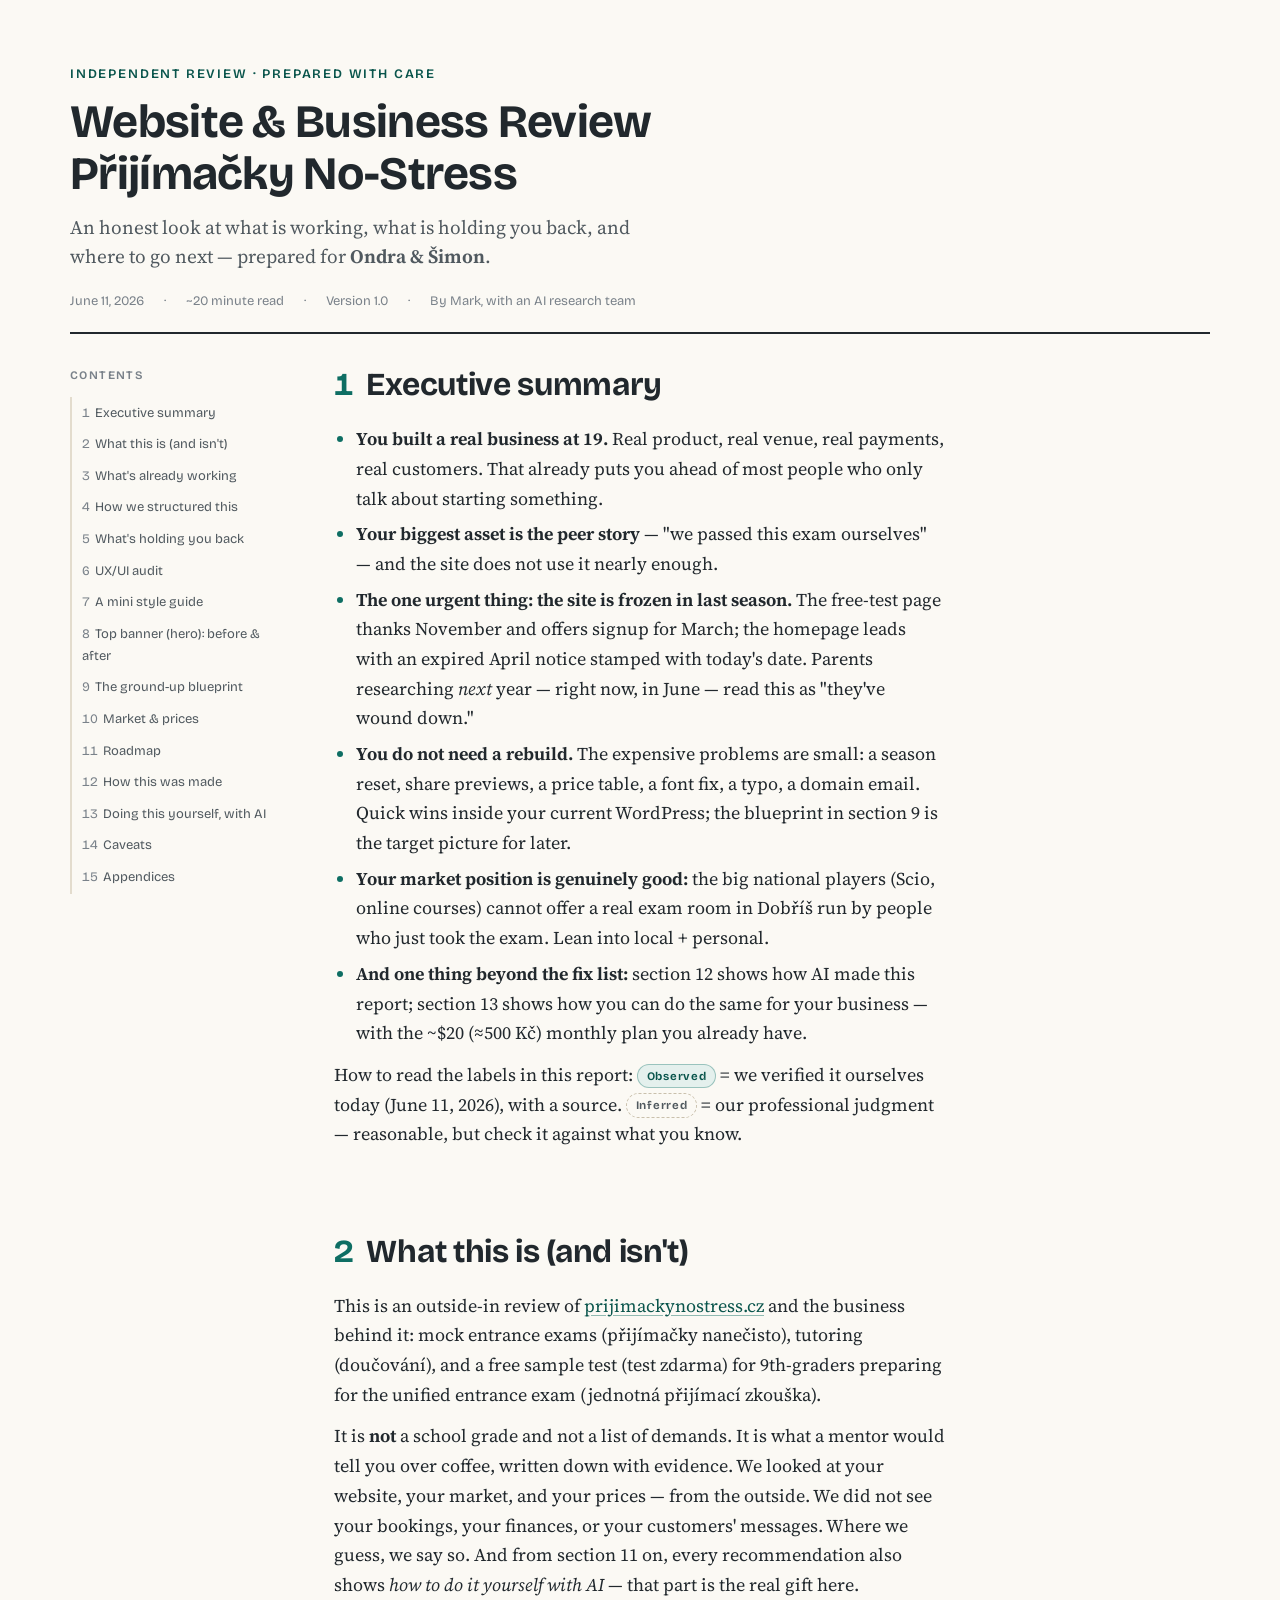
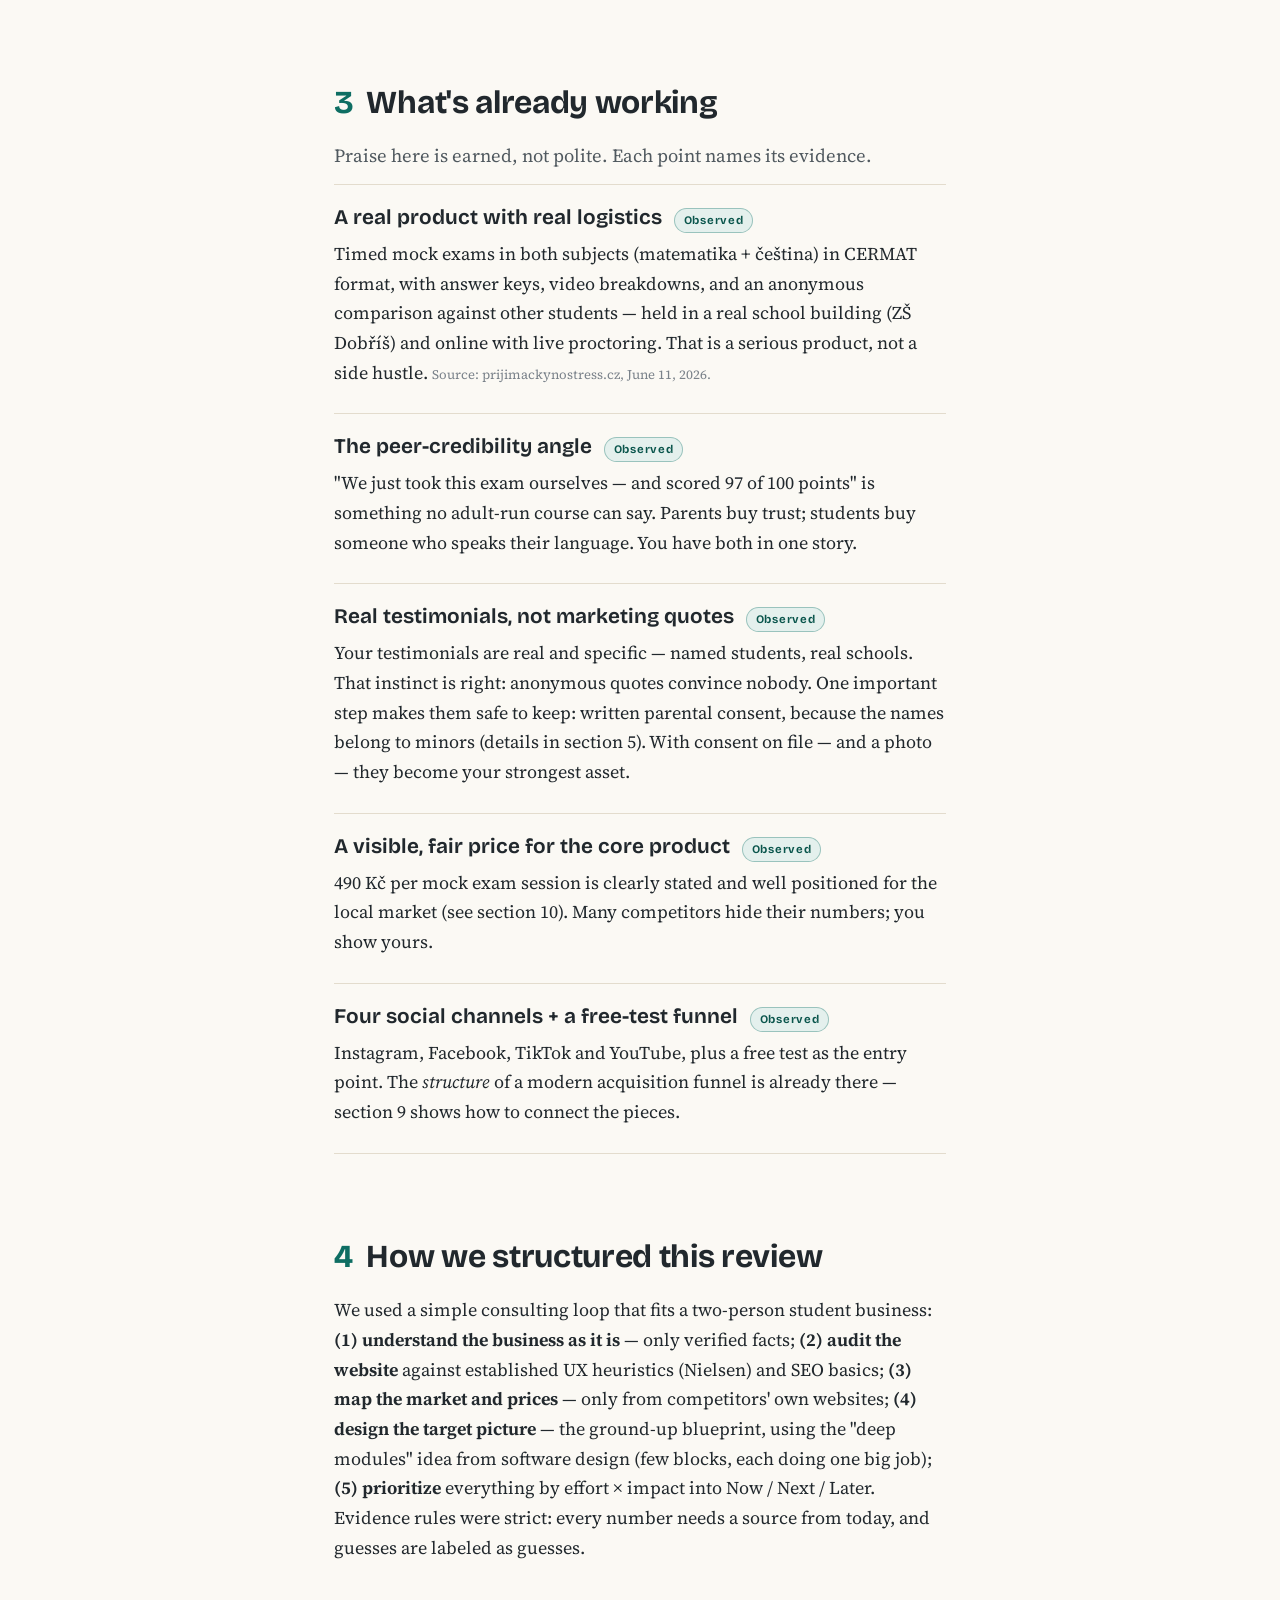
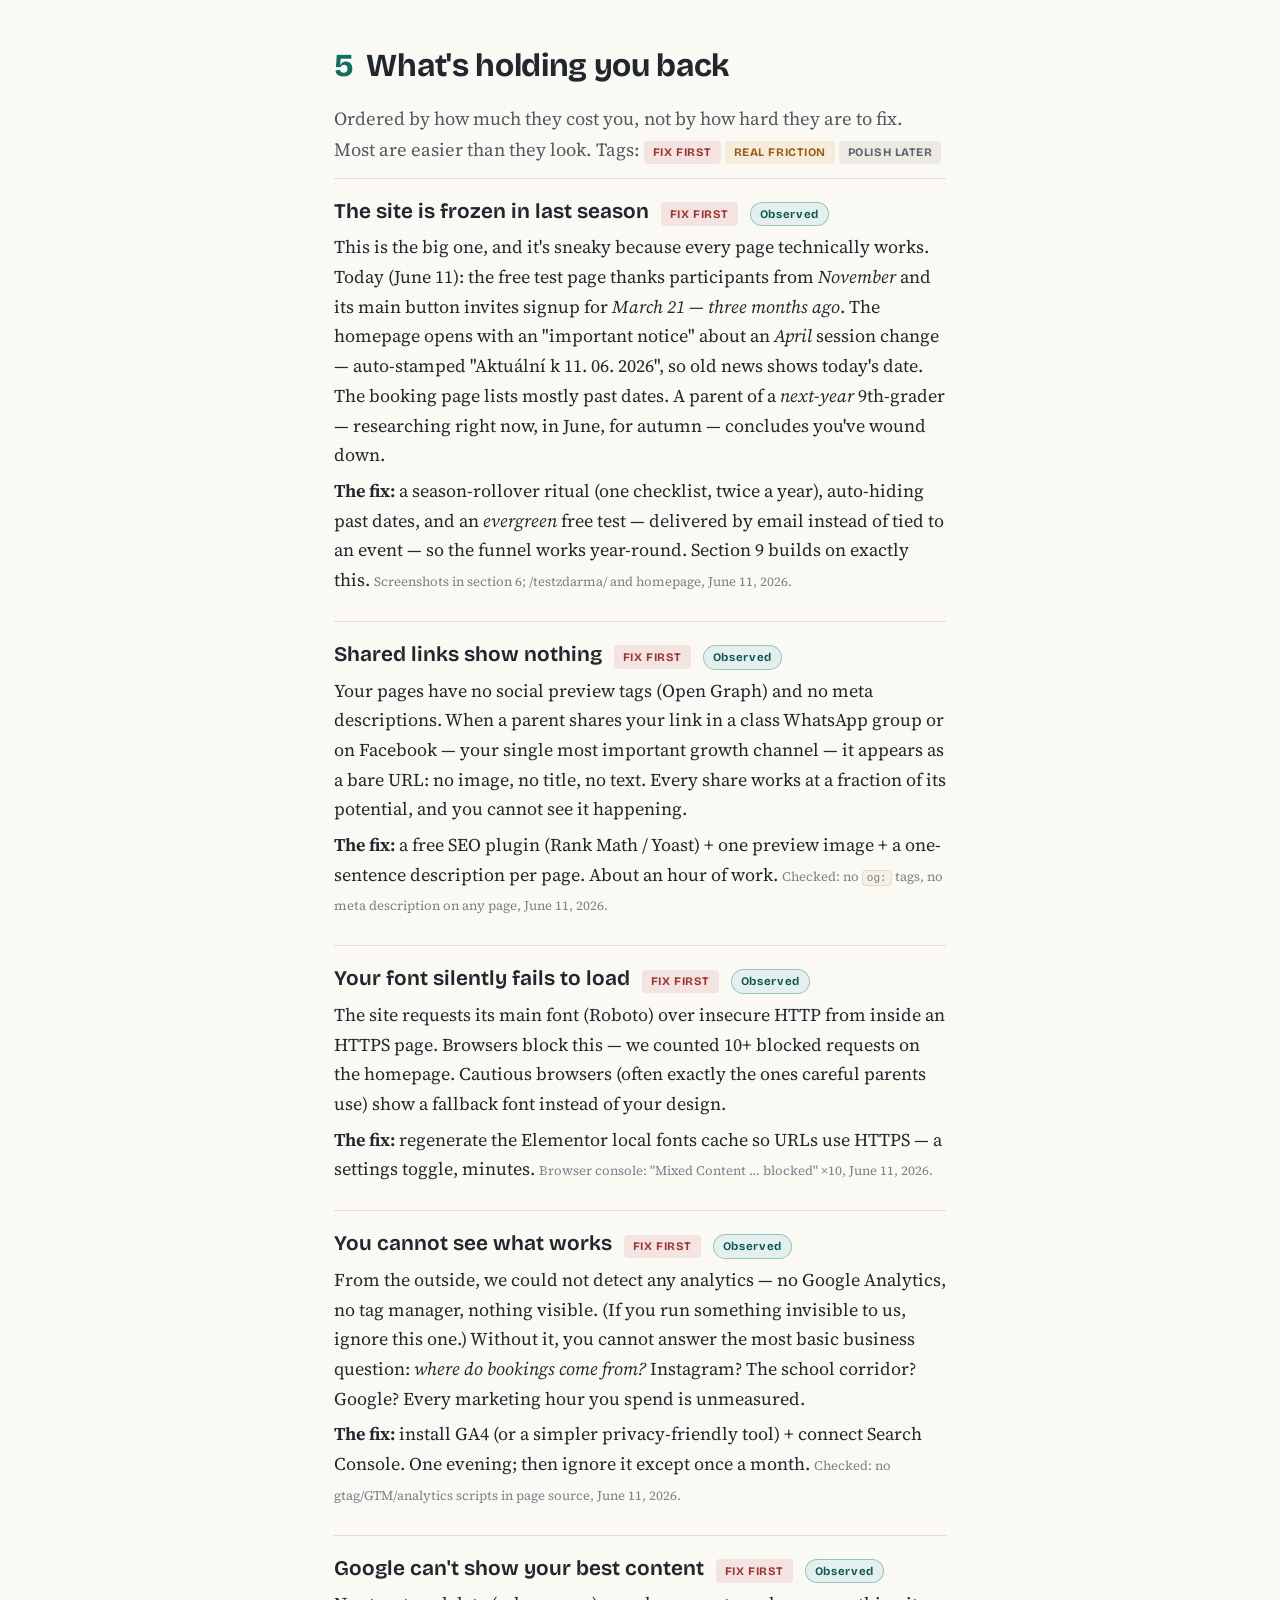
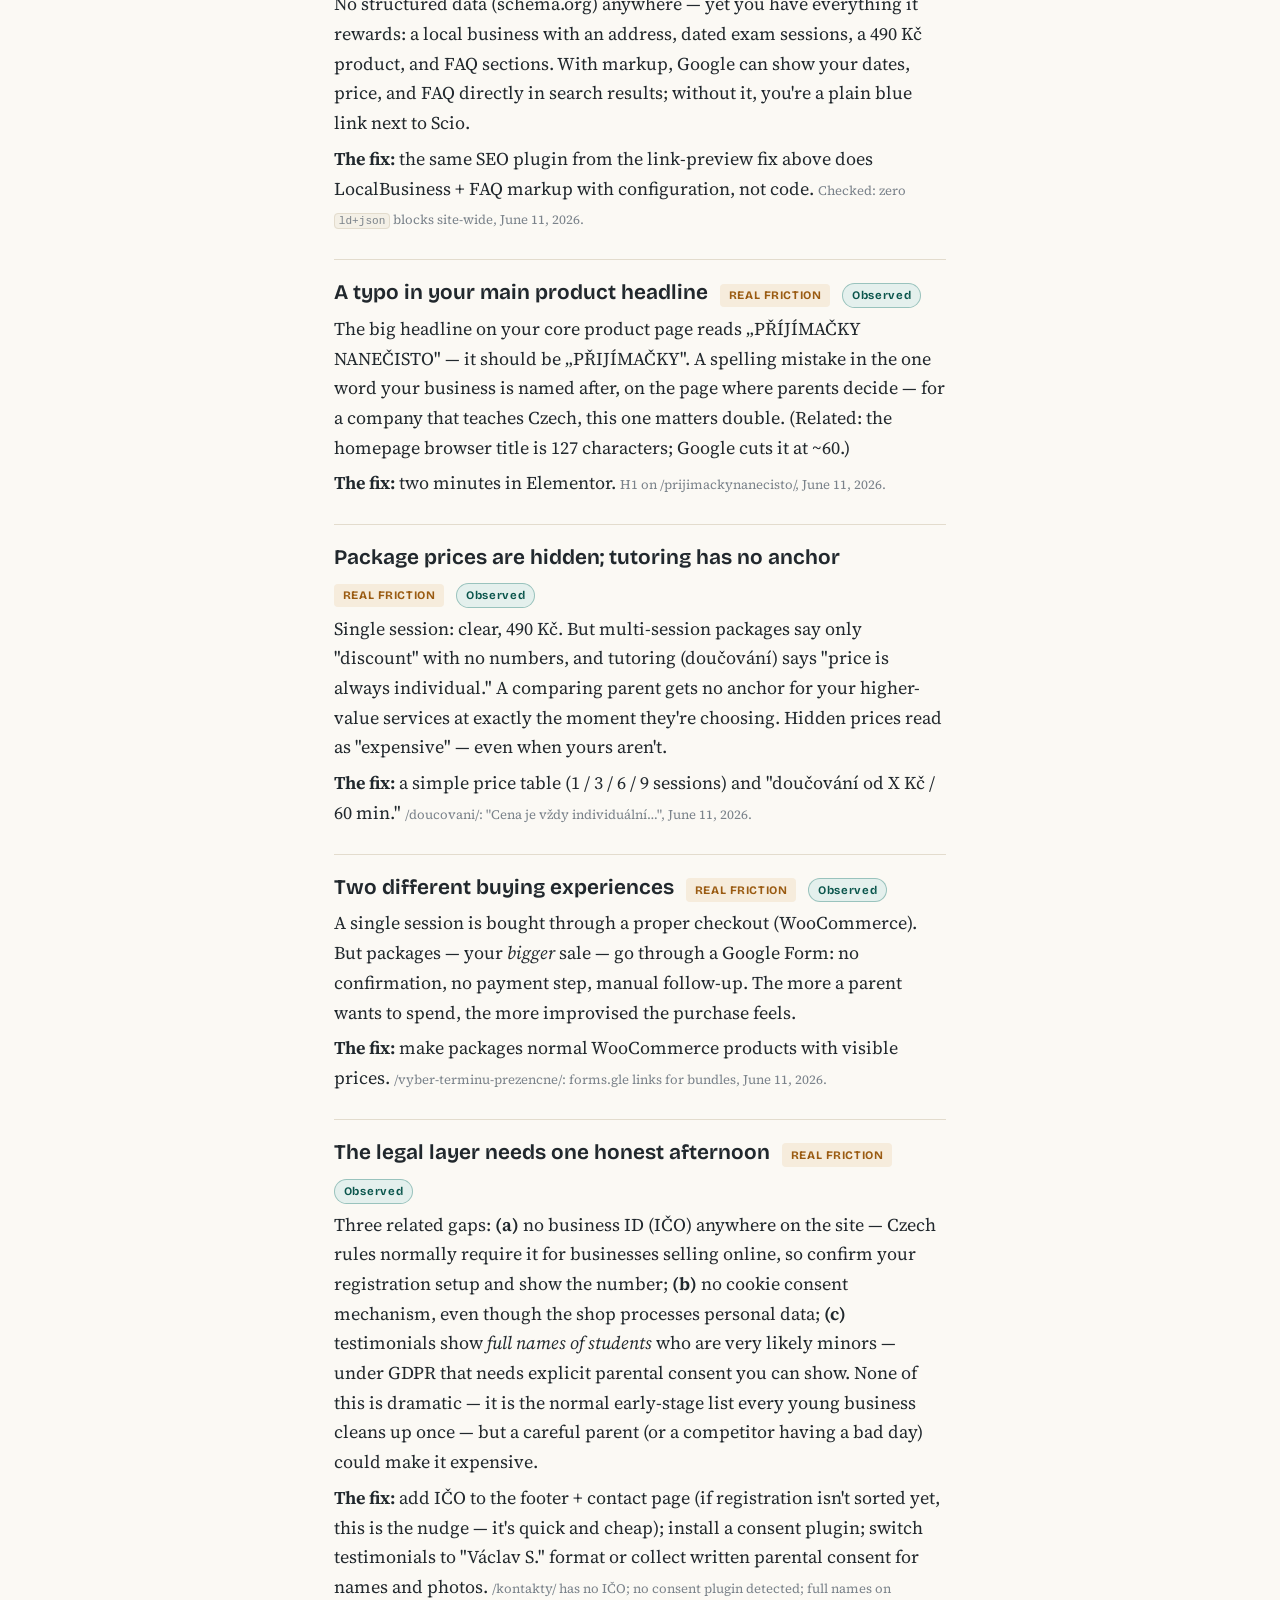
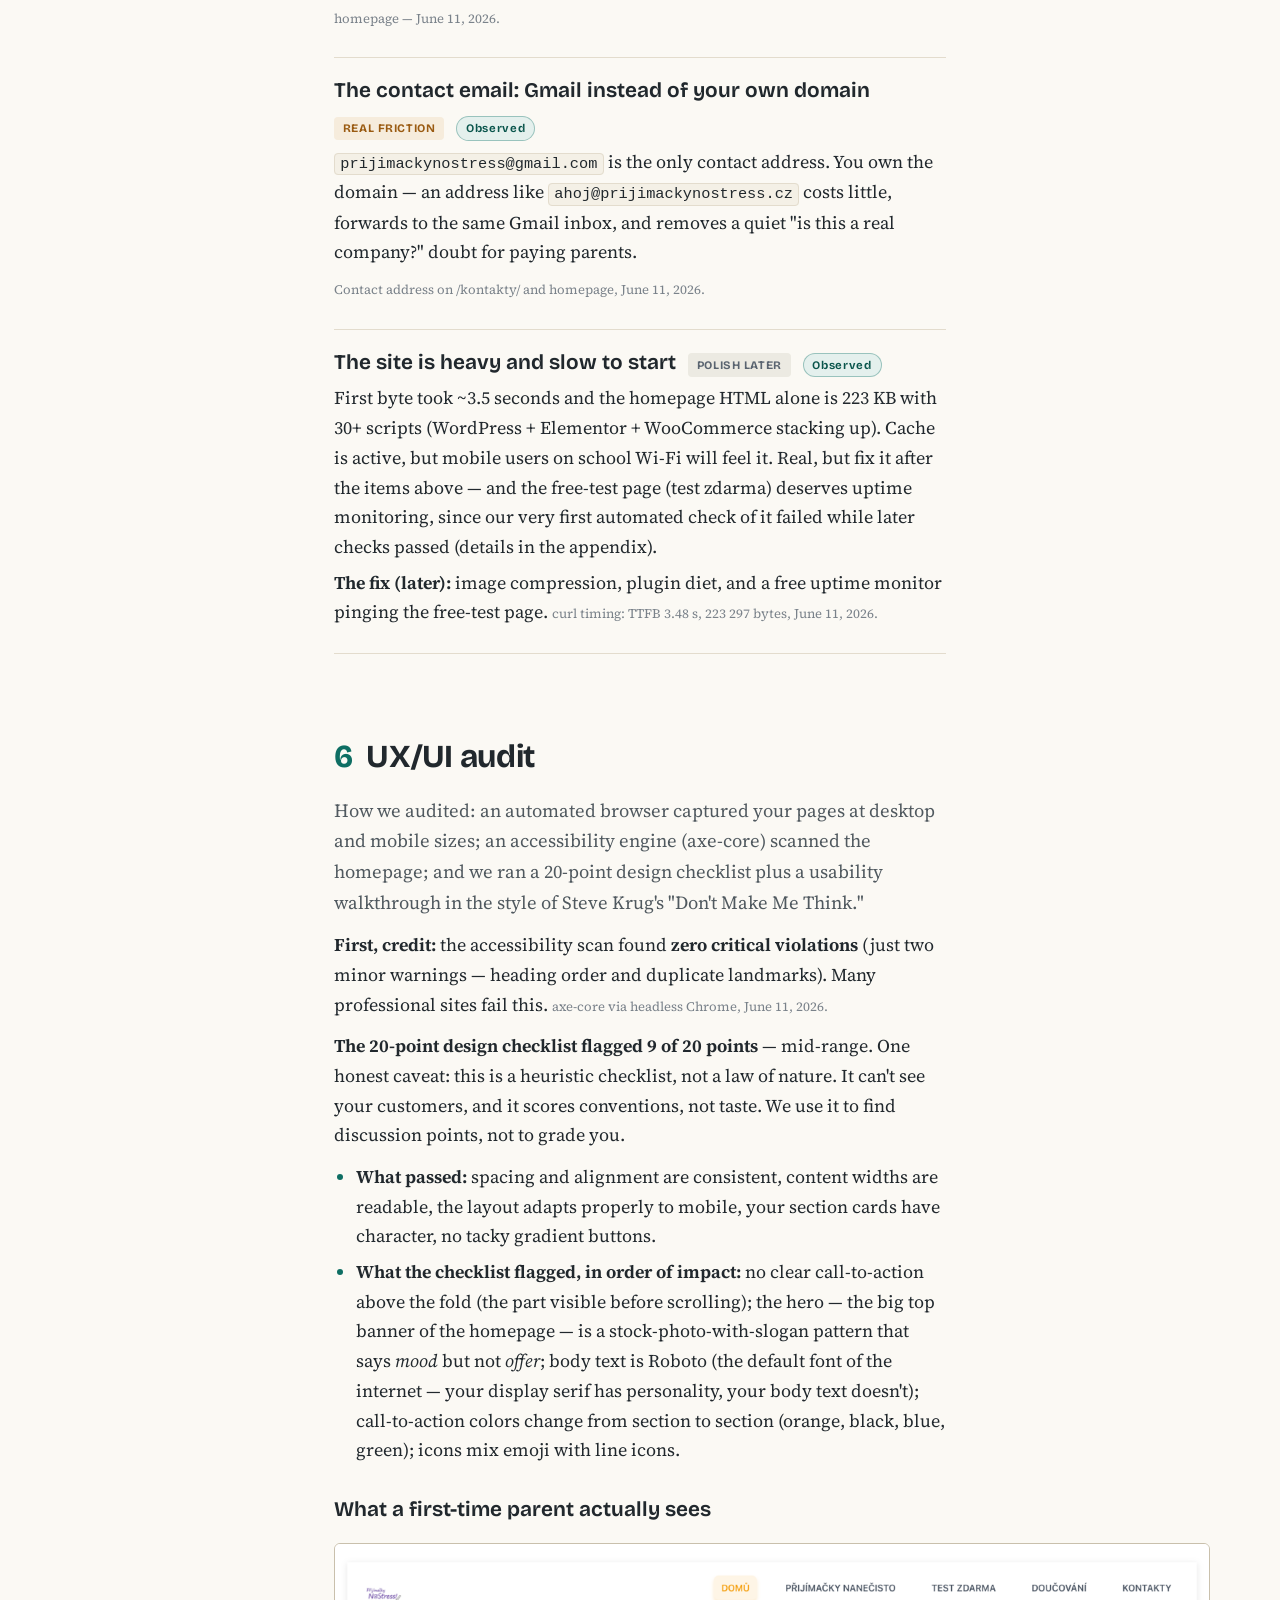
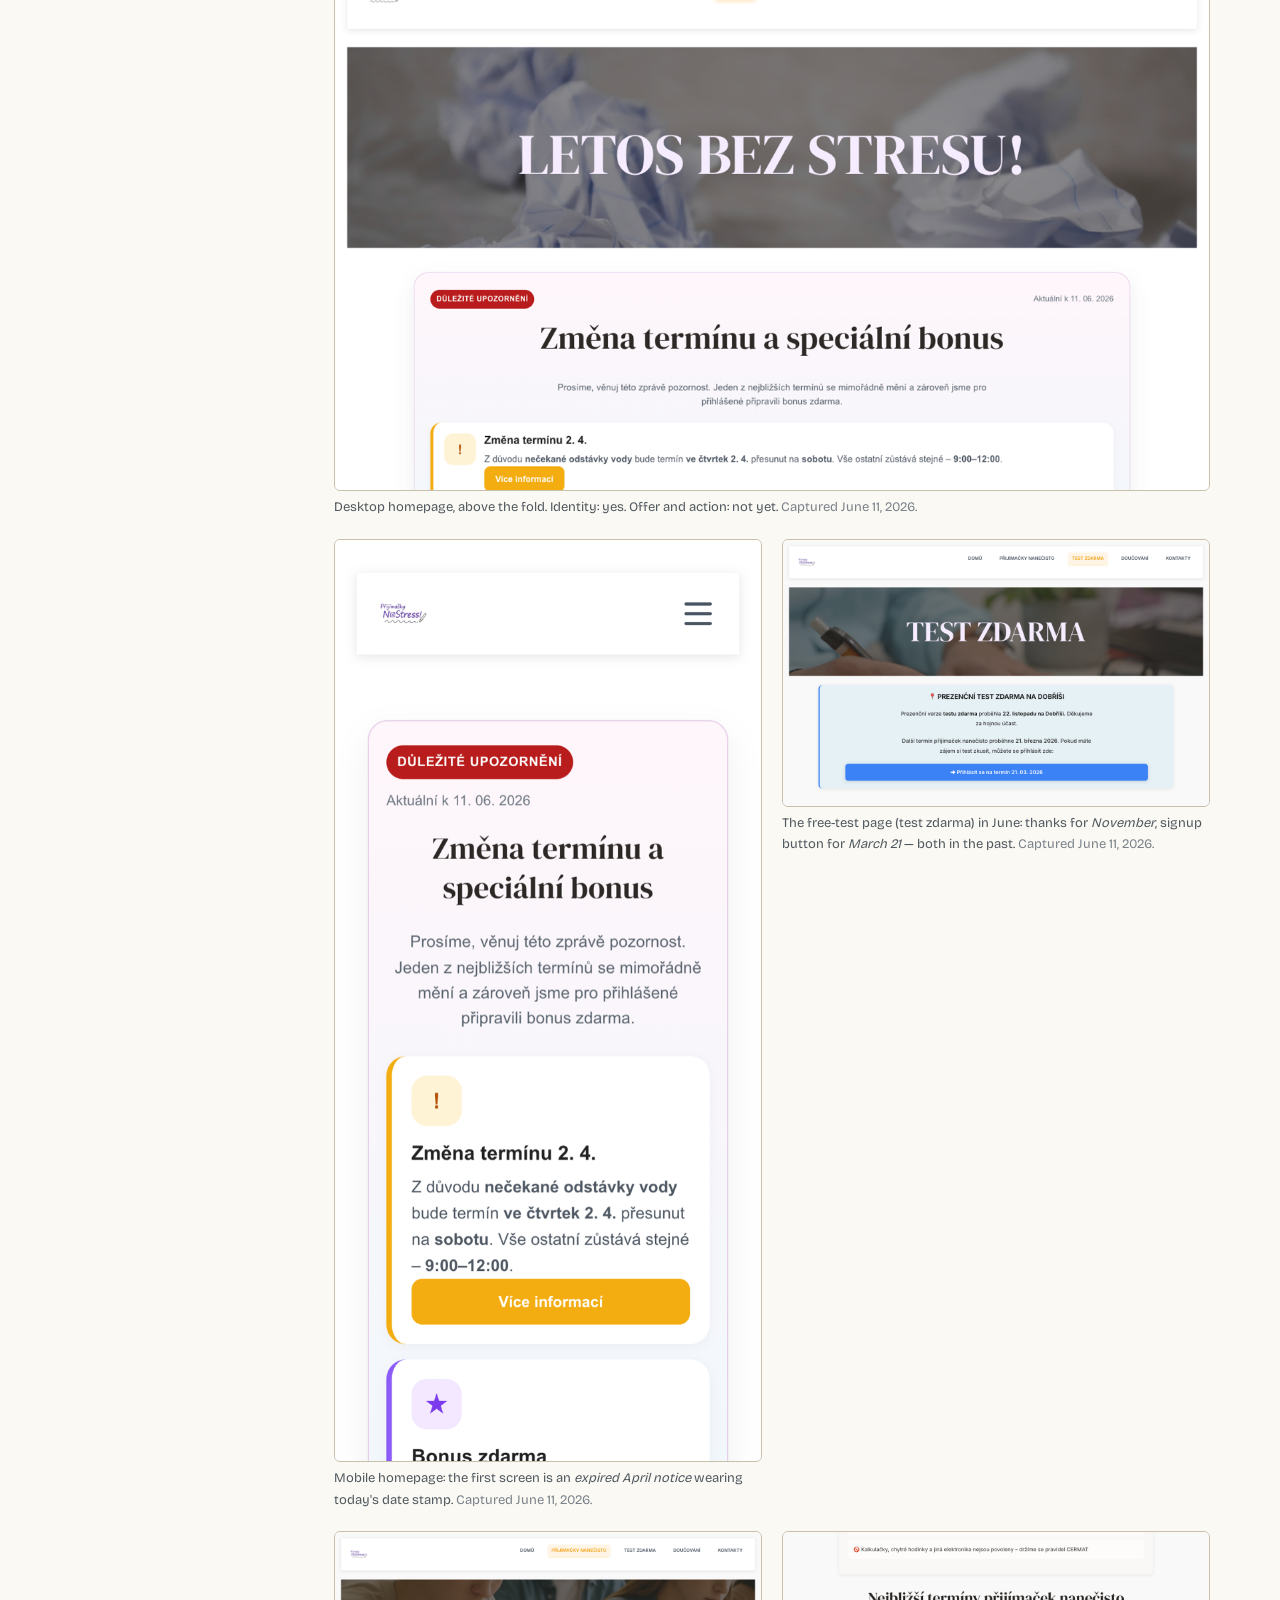
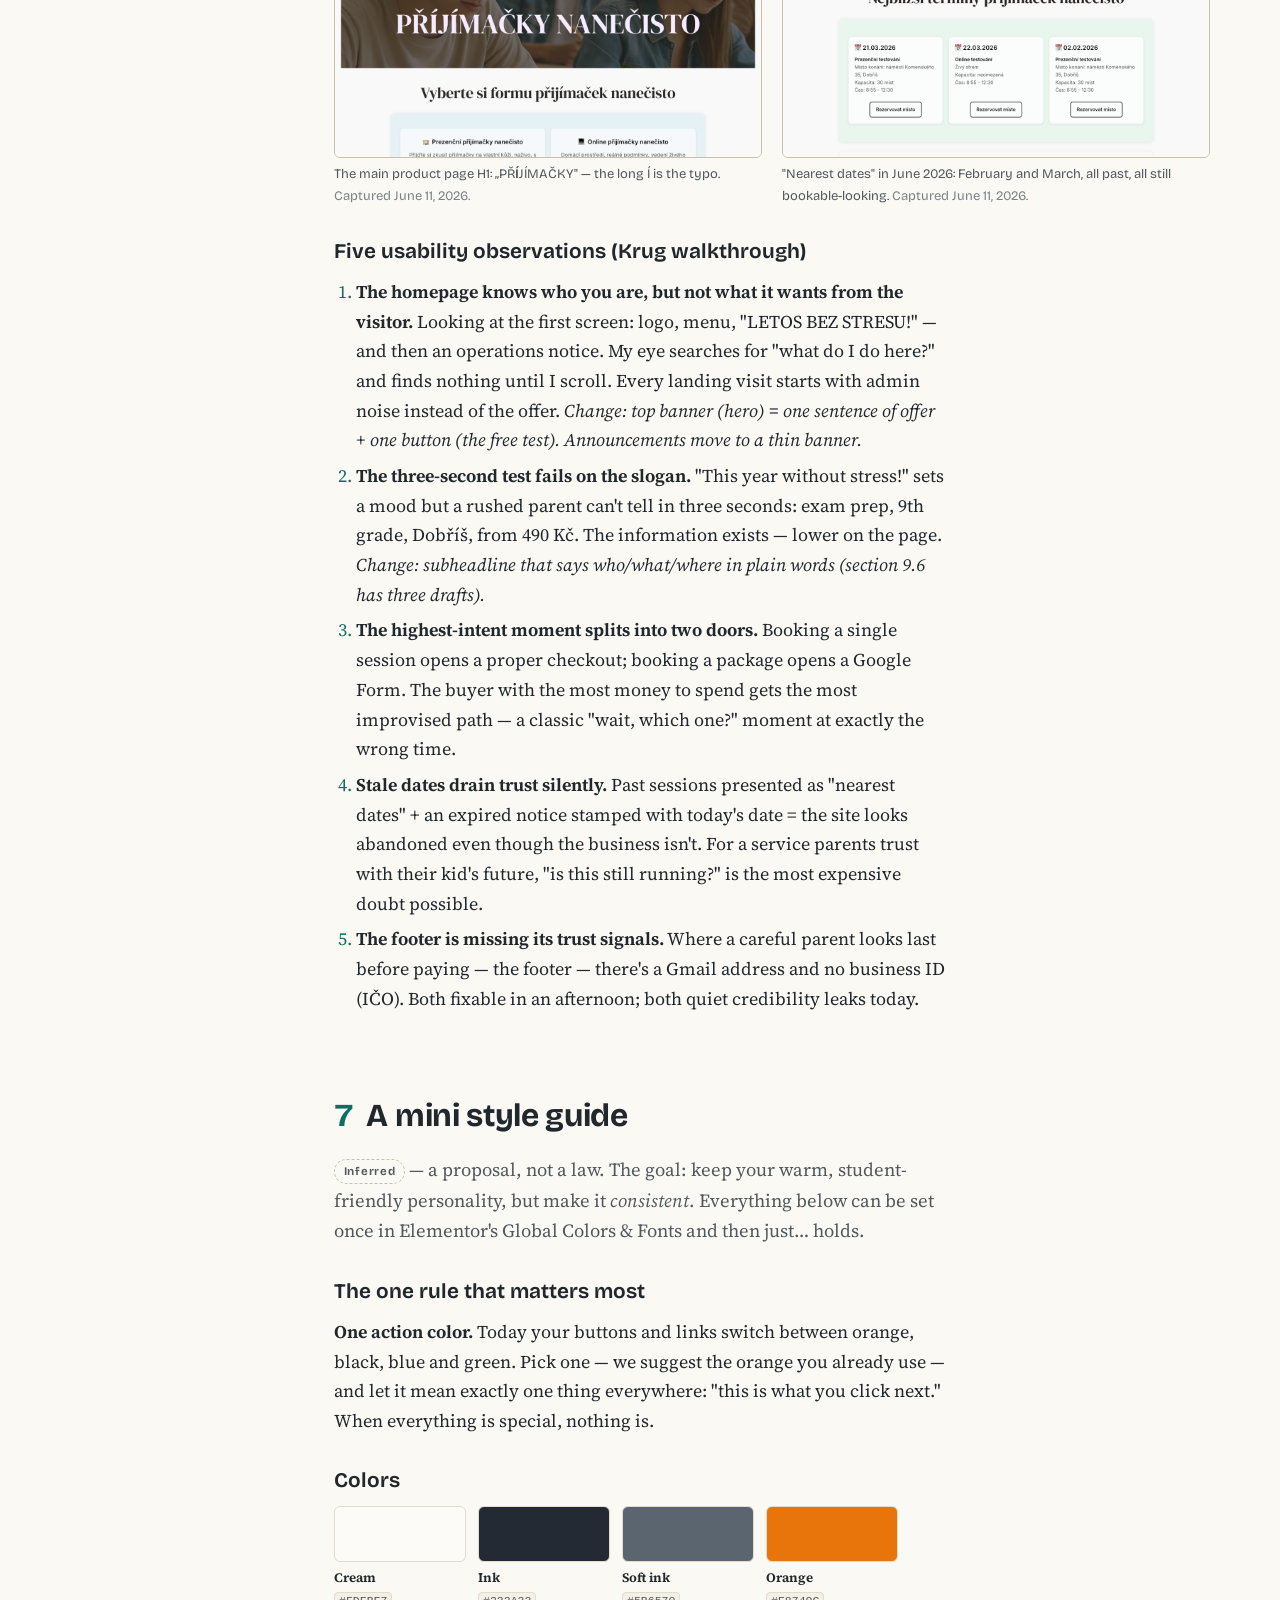
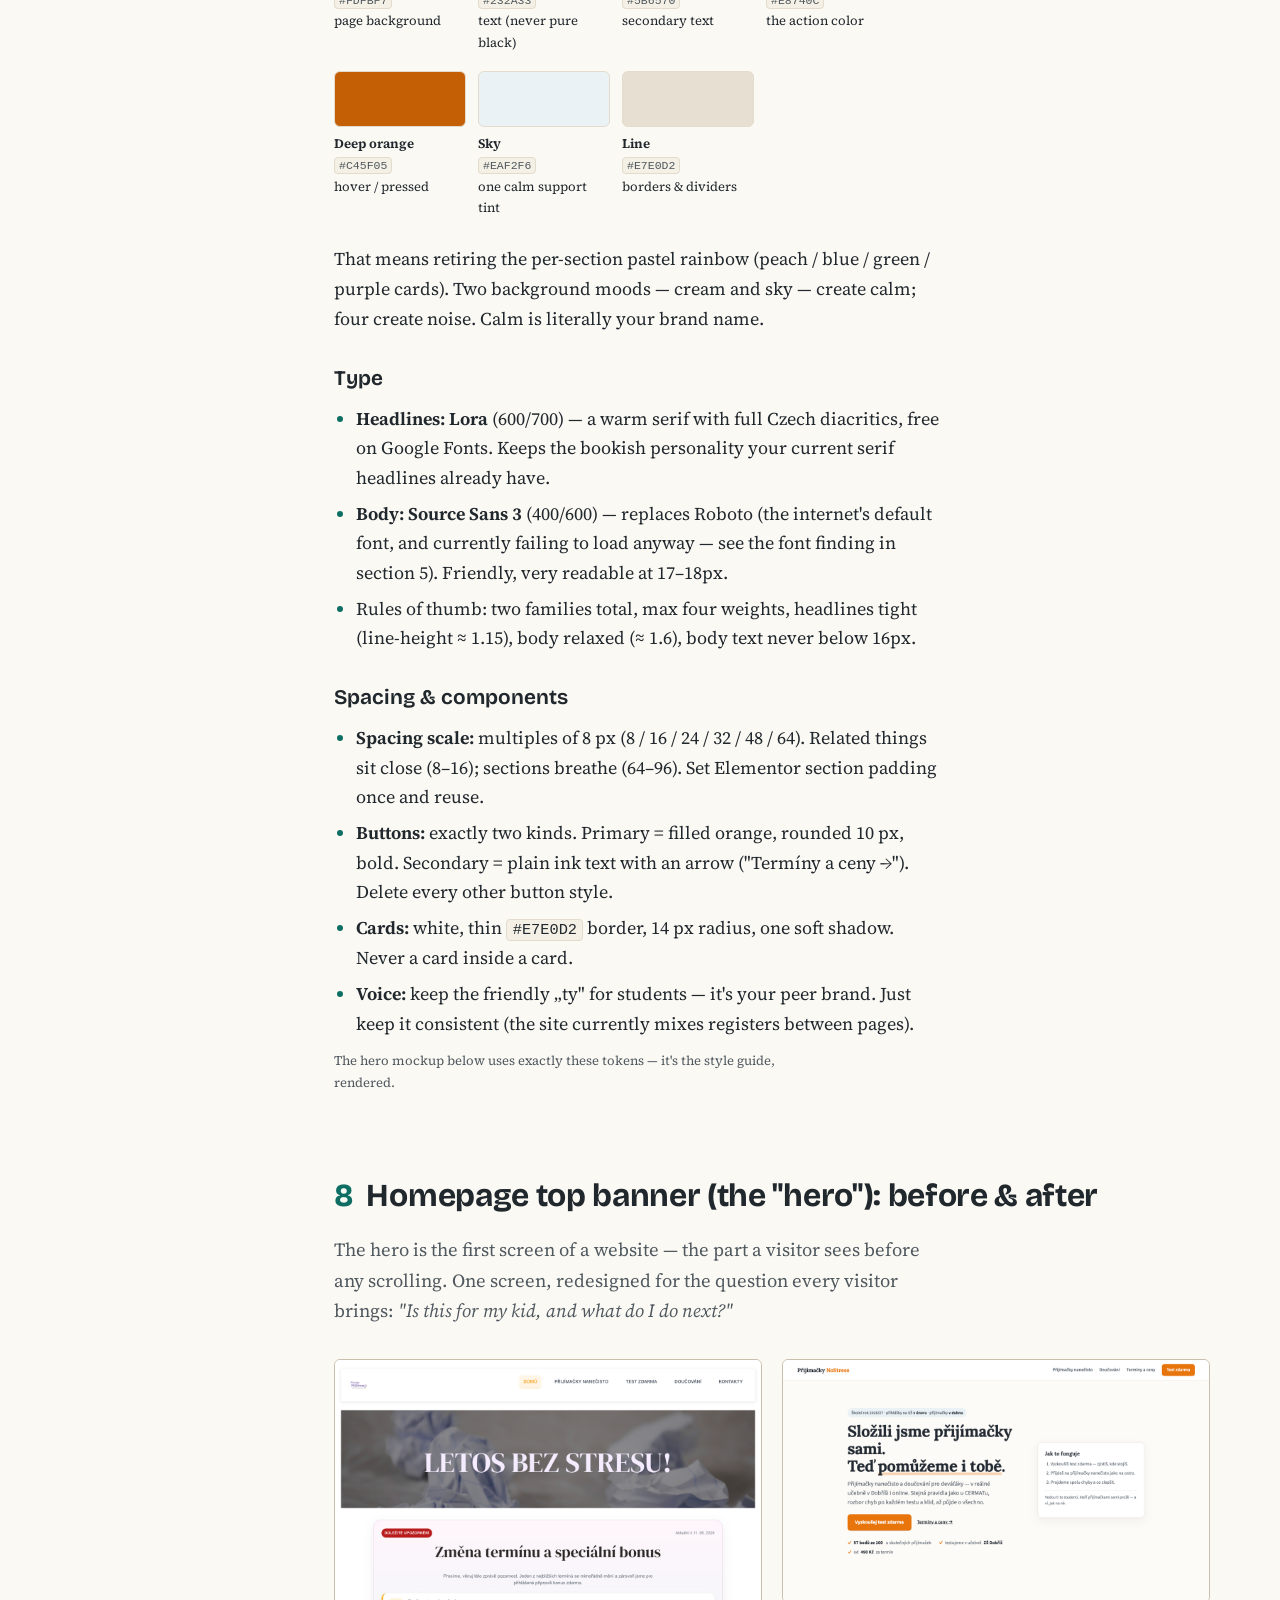
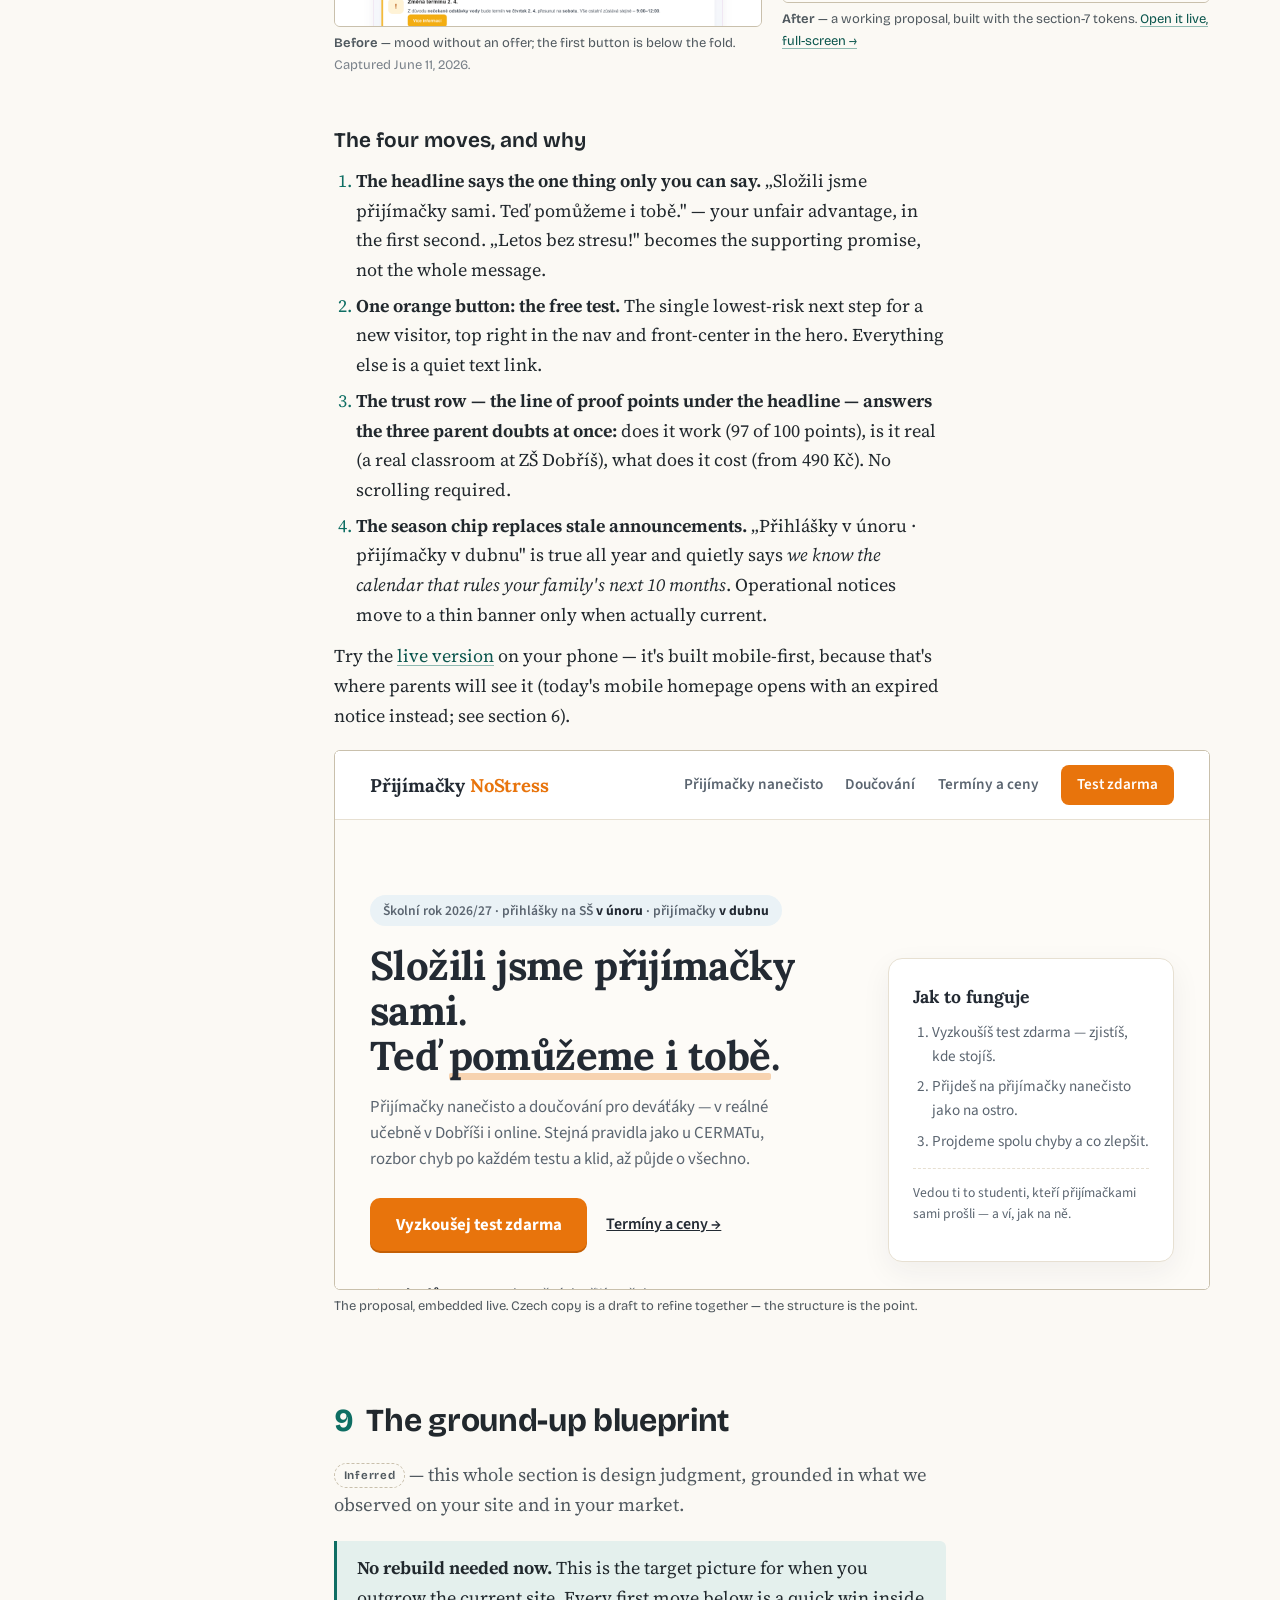
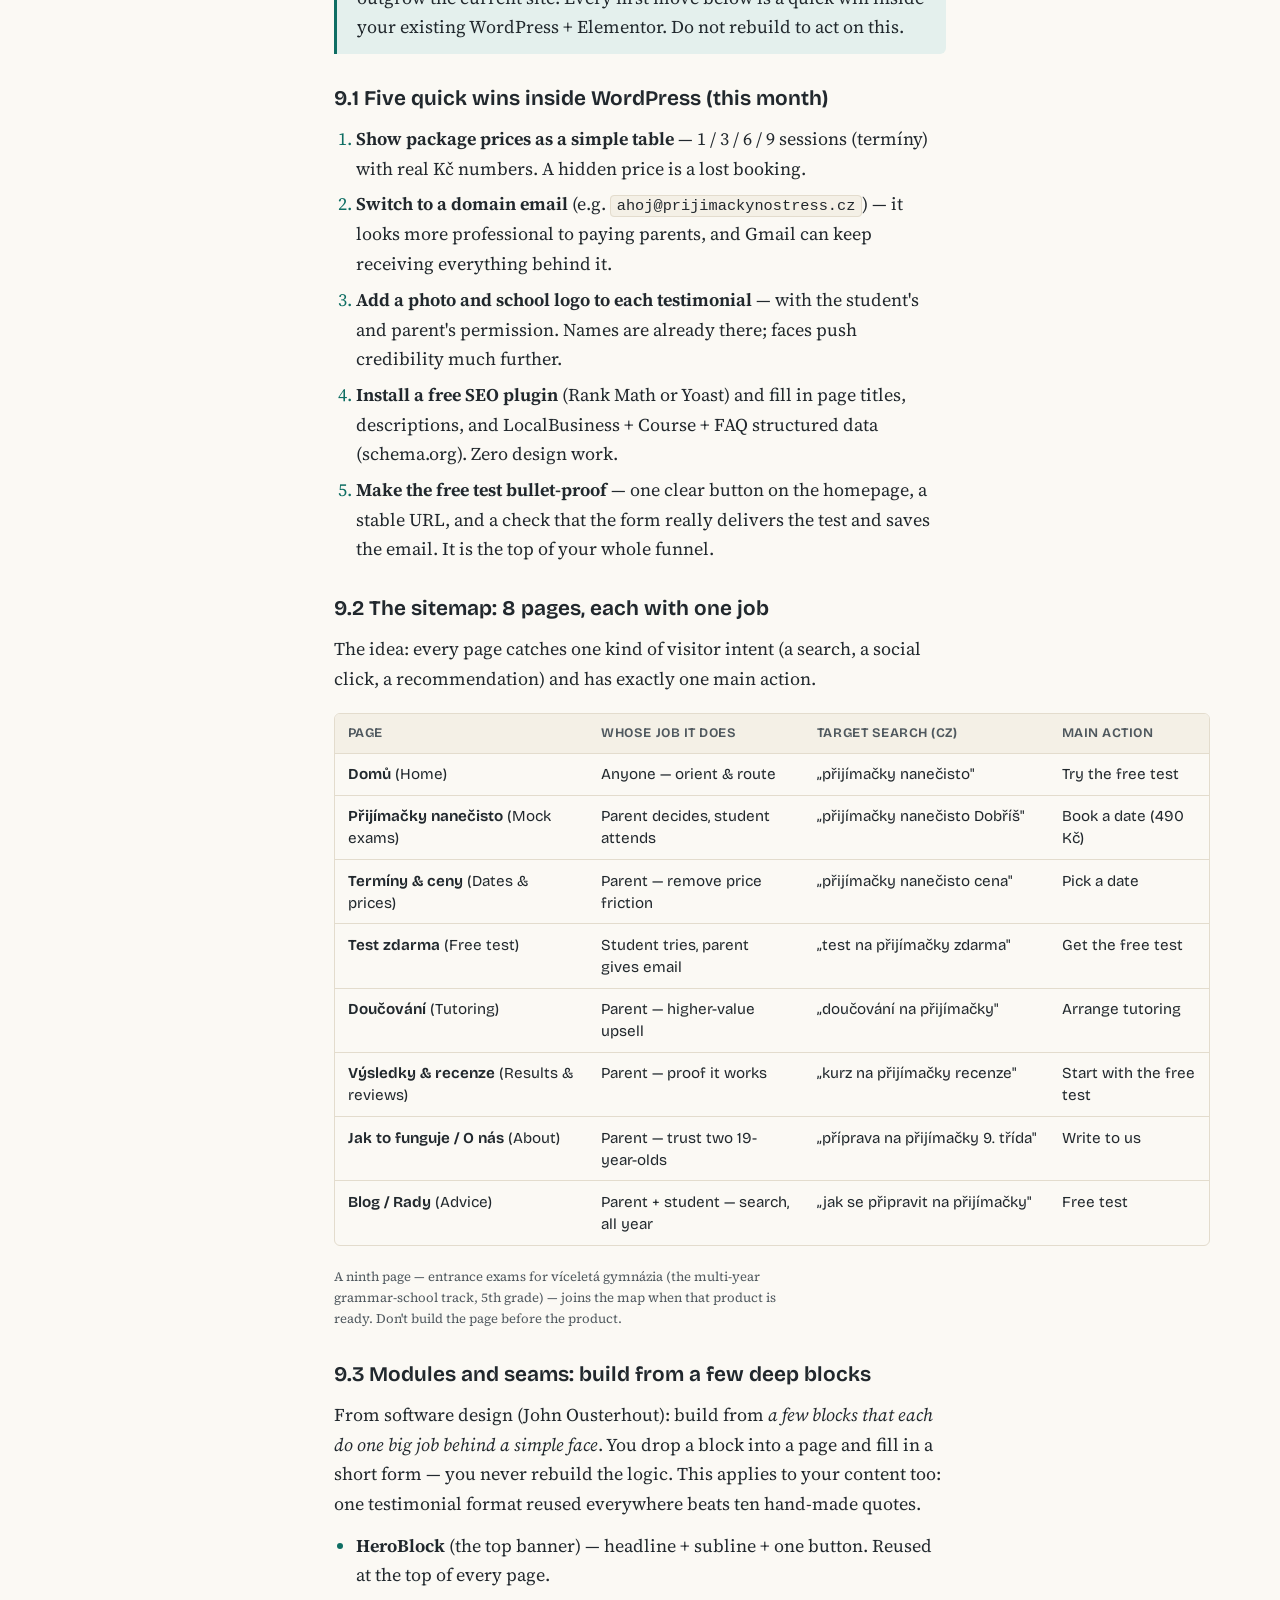
==== index.html @ 32c51e4e "v2: teach-to-fish layer — §13 Doing this yourself, §12 kitchen-reveal, With-AI roadmap recipes, 97-p" ====
<!doctype html>
<html lang="en">
<head>
  <meta charset="utf-8">
  <meta name="viewport" content="width=device-width, initial-scale=1">
  <meta name="robots" content="noindex, nofollow">
  <meta name="description" content="An independent website and business review prepared for the Přijímačky No-Stress team.">
  <title>Website &amp; Business Review — Přijímačky No-Stress</title>
  <link rel="preconnect" href="https://fonts.googleapis.com">
  <link rel="preconnect" href="https://fonts.gstatic.com" crossorigin>
  <link href="https://fonts.googleapis.com/css2?family=Bricolage+Grotesque:opsz,wght@12..96,400;12..96,600;12..96,700&family=Source+Serif+4:ital,opsz,wght@0,8..60,400;0,8..60,600;1,8..60,400&display=swap" rel="stylesheet">
  <link rel="stylesheet" href="styles.css">
</head>
<body>
<a class="skip-link" href="#tldr">Skip to the summary</a>

<div class="page">

  <header class="report-header">
    <p class="eyebrow">Independent review · prepared with care</p>
    <h1>Website &amp; Business Review<br>Přijímačky No-Stress</h1>
    <p class="subtitle">An honest look at what is working, what is holding you back, and where to go next — prepared for <strong>Ondra &amp; Šimon</strong>.</p>
    <div class="meta">
      <span>June 11, 2026</span>
      <span>·</span>
      <span>~20 minute read</span>
      <span>·</span>
      <span>Version 1.0</span>
      <span>·</span>
      <span>By Mark, with an AI research team</span>
    </div>
  </header>

  <div class="toc-wrap">
    <nav class="toc toc-desktop" aria-label="Contents">
      <p class="toc-title">Contents</p>
      <ol>
        <li><a href="#tldr"><span class="toc-num">1</span>Executive summary</a></li>
        <li><a href="#about"><span class="toc-num">2</span>What this is (and isn't)</a></li>
        <li><a href="#working"><span class="toc-num">3</span>What's already working</a></li>
        <li><a href="#method"><span class="toc-num">4</span>How we structured this</a></li>
        <li><a href="#findings"><span class="toc-num">5</span>What's holding you back</a></li>
        <li><a href="#audit"><span class="toc-num">6</span>UX/UI audit</a></li>
        <li><a href="#styleguide"><span class="toc-num">7</span>A mini style guide</a></li>
        <li><a href="#hero"><span class="toc-num">8</span>Top banner (hero): before &amp; after</a></li>
        <li><a href="#blueprint"><span class="toc-num">9</span>The ground-up blueprint</a></li>
        <li><a href="#market"><span class="toc-num">10</span>Market &amp; prices</a></li>
        <li><a href="#roadmap"><span class="toc-num">11</span>Roadmap</a></li>
        <li><a href="#showcase"><span class="toc-num">12</span>How this was made</a></li>
        <li><a href="#diy"><span class="toc-num">13</span>Doing this yourself, with AI</a></li>
        <li><a href="#caveats"><span class="toc-num">14</span>Caveats</a></li>
        <li><a href="#appendix"><span class="toc-num">15</span>Appendices</a></li>
      </ol>
    </nav>
    <details class="toc-mobile">
      <summary>Contents</summary>
      <nav class="toc" aria-label="Contents (mobile)">
        <ol>
          <li><a href="#tldr"><span class="toc-num">1</span>Executive summary</a></li>
          <li><a href="#about"><span class="toc-num">2</span>What this is (and isn't)</a></li>
          <li><a href="#working"><span class="toc-num">3</span>What's already working</a></li>
          <li><a href="#method"><span class="toc-num">4</span>How we structured this</a></li>
          <li><a href="#findings"><span class="toc-num">5</span>What's holding you back</a></li>
          <li><a href="#audit"><span class="toc-num">6</span>UX/UI audit</a></li>
          <li><a href="#styleguide"><span class="toc-num">7</span>A mini style guide</a></li>
          <li><a href="#hero"><span class="toc-num">8</span>Top banner (hero): before &amp; after</a></li>
          <li><a href="#blueprint"><span class="toc-num">9</span>The ground-up blueprint</a></li>
          <li><a href="#market"><span class="toc-num">10</span>Market &amp; prices</a></li>
          <li><a href="#roadmap"><span class="toc-num">11</span>Roadmap</a></li>
          <li><a href="#showcase"><span class="toc-num">12</span>How this was made</a></li>
          <li><a href="#diy"><span class="toc-num">13</span>Doing this yourself, with AI</a></li>
          <li><a href="#caveats"><span class="toc-num">14</span>Caveats</a></li>
          <li><a href="#appendix"><span class="toc-num">15</span>Appendices</a></li>
        </ol>
      </nav>
    </details>
  </div>

  <main id="main">

    <!-- ============ 1 EXECUTIVE SUMMARY ============ -->
    <section id="tldr" aria-labelledby="tldr-h">
      <h2 id="tldr-h"><span class="secnum">1</span>Executive summary</h2>
      <!-- SLOT:EXEC-SUMMARY -->
      <ul>
        <li><strong>You built a real business at 19.</strong> Real product, real venue, real payments, real customers. That already puts you ahead of most people who only talk about starting something.</li>
        <li><strong>Your biggest asset is the peer story</strong> — "we passed this exam ourselves" — and the site does not use it nearly enough.</li>
        <li><strong>The one urgent thing: the site is frozen in last season.</strong> The free-test page thanks November and offers signup for March; the homepage leads with an expired April notice stamped with today's date. Parents researching <em>next</em> year — right now, in June — read this as "they've wound down."</li>
        <li><strong>You do not need a rebuild.</strong> The expensive problems are small: a season reset, share previews, a price table, a font fix, a typo, a domain email. Quick wins inside your current WordPress; the blueprint in section 9 is the target picture for later.</li>
        <li><strong>Your market position is genuinely good:</strong> the big national players (Scio, online courses) cannot offer a real exam room in Dobříš run by people who just took the exam. Lean into local + personal.</li>
        <li><strong>And one thing beyond the fix list:</strong> section 12 shows how AI made this report; section 13 shows how you can do the same for your business — with the ~$20 (≈500 Kč) monthly plan you already have.</li>
      </ul>
      <p>How to read the labels in this report:
        <span class="chip chip-observed">Observed</span> = we verified it ourselves today (June 11, 2026), with a source.
        <span class="chip chip-inferred">Inferred</span> = our professional judgment — reasonable, but check it against what you know.
      </p>
    </section>

    <!-- ============ 2 ABOUT ============ -->
    <section id="about" aria-labelledby="about-h">
      <h2 id="about-h"><span class="secnum">2</span>What this is (and isn't)</h2>
      <p>This is an outside-in review of <a href="https://prijimackynostress.cz/">prijimackynostress.cz</a> and the business behind it: mock entrance exams (přijímačky nanečisto), tutoring (doučování), and a free sample test (test zdarma) for 9th-graders preparing for the unified entrance exam (jednotná přijímací zkouška).</p>
      <p>It is <strong>not</strong> a school grade and not a list of demands. It is what a mentor would tell you over coffee, written down with evidence. We looked at your website, your market, and your prices — from the outside. We did not see your bookings, your finances, or your customers' messages. Where we guess, we say so. And from section 11 on, every recommendation also shows <em>how to do it yourself with AI</em> — that part is the real gift here.</p>
    </section>

    <!-- ============ 3 WHAT'S WORKING ============ -->
    <section id="working" aria-labelledby="working-h">
      <h2 id="working-h"><span class="secnum">3</span>What's already working</h2>
      <p class="section-intro">Praise here is earned, not polite. Each point names its evidence.</p>
      <!-- SLOT:WORKING -->
      <div class="finding">
        <div class="finding-head"><h3>A real product with real logistics</h3><span class="chip chip-observed">Observed</span></div>
        <p>Timed mock exams in both subjects (matematika + čeština) in CERMAT format, with answer keys, video breakdowns, and an anonymous comparison against other students — held in a real school building (ZŠ Dobříš) and online with live proctoring. That is a serious product, not a side hustle. <span class="receipt">Source: prijimackynostress.cz, June 11, 2026.</span></p>
      </div>
      <div class="finding">
        <div class="finding-head"><h3>The peer-credibility angle</h3><span class="chip chip-observed">Observed</span></div>
        <p>"We just took this exam ourselves — and scored 97 of 100 points" is something no adult-run course can say. Parents buy trust; students buy someone who speaks their language. You have both in one story.</p>
      </div>
      <div class="finding">
        <div class="finding-head"><h3>Real testimonials, not marketing quotes</h3><span class="chip chip-observed">Observed</span></div>
        <p>Your testimonials are real and specific — named students, real schools. That instinct is right: anonymous quotes convince nobody. One important step makes them safe to keep: written parental consent, because the names belong to minors (details in section 5). With consent on file — and a photo — they become your strongest asset.</p>
      </div>
      <div class="finding">
        <div class="finding-head"><h3>A visible, fair price for the core product</h3><span class="chip chip-observed">Observed</span></div>
        <p>490 Kč per mock exam session is clearly stated and well positioned for the local market (see section 10). Many competitors hide their numbers; you show yours.</p>
      </div>
      <div class="finding">
        <div class="finding-head"><h3>Four social channels + a free-test funnel</h3><span class="chip chip-observed">Observed</span></div>
        <p>Instagram, Facebook, TikTok and YouTube, plus a free test as the entry point. The <em>structure</em> of a modern acquisition funnel is already there — section 9 shows how to connect the pieces.</p>
      </div>
    </section>

    <!-- ============ 4 METHOD ============ -->
    <section id="method" aria-labelledby="method-h">
      <h2 id="method-h"><span class="secnum">4</span>How we structured this review</h2>
      <!-- SLOT:METHOD -->
      <p>We used a simple consulting loop that fits a two-person student business: <strong>(1) understand the business as it is</strong> — only verified facts; <strong>(2) audit the website</strong> against established UX heuristics (Nielsen) and SEO basics; <strong>(3) map the market and prices</strong> — only from competitors' own websites; <strong>(4) design the target picture</strong> — the ground-up blueprint, using the "deep modules" idea from software design (few blocks, each doing one big job); <strong>(5) prioritize</strong> everything by effort × impact into Now / Next / Later. Evidence rules were strict: every number needs a source from today, and guesses are labeled as guesses.</p>
    </section>

    <!-- ============ 5 FINDINGS ============ -->
    <section id="findings" aria-labelledby="findings-h">
      <h2 id="findings-h"><span class="secnum">5</span>What's holding you back</h2>
      <p class="section-intro">Ordered by how much they cost you, not by how hard they are to fix. Most are easier than they look.
        Tags: <span class="tag tag-fix">Fix first</span> <span class="tag tag-friction">Real friction</span> <span class="tag tag-polish">Polish later</span></p>

      <div class="finding">
        <div class="finding-head"><h3>The site is frozen in last season</h3><span class="tag tag-fix">Fix first</span><span class="chip chip-observed">Observed</span></div>
        <p>This is the big one, and it's sneaky because every page technically works. Today (June 11): the free test page thanks participants from <em>November</em> and its main button invites signup for <em>March 21 — three months ago</em>. The homepage opens with an "important notice" about an <em>April</em> session change — auto-stamped "Aktuální k 11. 06. 2026", so old news shows today's date. The booking page lists mostly past dates. A parent of a <em>next-year</em> 9th-grader — researching right now, in June, for autumn — concludes you've wound down.</p>
        <p><strong>The fix:</strong> a season-rollover ritual (one checklist, twice a year), auto-hiding past dates, and an <em>evergreen</em> free test — delivered by email instead of tied to an event — so the funnel works year-round. Section 9 builds on exactly this. <span class="receipt">Screenshots in section 6; /testzdarma/ and homepage, June 11, 2026.</span></p>
      </div>

      <div class="finding">
        <div class="finding-head"><h3>Shared links show nothing</h3><span class="tag tag-fix">Fix first</span><span class="chip chip-observed">Observed</span></div>
        <p>Your pages have no social preview tags (Open Graph) and no meta descriptions. When a parent shares your link in a class WhatsApp group or on Facebook — your single most important growth channel — it appears as a bare URL: no image, no title, no text. Every share works at a fraction of its potential, and you cannot see it happening.</p>
        <p><strong>The fix:</strong> a free SEO plugin (Rank Math / Yoast) + one preview image + a one-sentence description per page. About an hour of work. <span class="receipt">Checked: no <code>og:</code> tags, no meta description on any page, June 11, 2026.</span></p>
      </div>

      <div class="finding">
        <div class="finding-head"><h3>Your font silently fails to load</h3><span class="tag tag-fix">Fix first</span><span class="chip chip-observed">Observed</span></div>
        <p>The site requests its main font (Roboto) over insecure HTTP from inside an HTTPS page. Browsers block this — we counted 10+ blocked requests on the homepage. Cautious browsers (often exactly the ones careful parents use) show a fallback font instead of your design.</p>
        <p><strong>The fix:</strong> regenerate the Elementor local fonts cache so URLs use HTTPS — a settings toggle, minutes. <span class="receipt">Browser console: "Mixed Content … blocked" ×10, June 11, 2026.</span></p>
      </div>

      <div class="finding">
        <div class="finding-head"><h3>You cannot see what works</h3><span class="tag tag-fix">Fix first</span><span class="chip chip-observed">Observed</span></div>
        <p>From the outside, we could not detect any analytics — no Google Analytics, no tag manager, nothing visible. (If you run something invisible to us, ignore this one.) Without it, you cannot answer the most basic business question: <em>where do bookings come from?</em> Instagram? The school corridor? Google? Every marketing hour you spend is unmeasured.</p>
        <p><strong>The fix:</strong> install GA4 (or a simpler privacy-friendly tool) + connect Search Console. One evening; then ignore it except once a month. <span class="receipt">Checked: no gtag/GTM/analytics scripts in page source, June 11, 2026.</span></p>
      </div>

      <div class="finding">
        <div class="finding-head"><h3>Google can't show your best content</h3><span class="tag tag-fix">Fix first</span><span class="chip chip-observed">Observed</span></div>
        <p>No structured data (schema.org) anywhere — yet you have everything it rewards: a local business with an address, dated exam sessions, a 490 Kč product, and FAQ sections. With markup, Google can show your dates, price, and FAQ directly in search results; without it, you're a plain blue link next to Scio.</p>
        <p><strong>The fix:</strong> the same SEO plugin from the link-preview fix above does LocalBusiness + FAQ markup with configuration, not code. <span class="receipt">Checked: zero <code>ld+json</code> blocks site-wide, June 11, 2026.</span></p>
      </div>

      <div class="finding">
        <div class="finding-head"><h3>A typo in your main product headline</h3><span class="tag tag-friction">Real friction</span><span class="chip chip-observed">Observed</span></div>
        <p>The big headline on your core product page reads „PŘÍJÍMAČKY NANEČISTO" — it should be „PŘIJÍMAČKY". A spelling mistake in the one word your business is named after, on the page where parents decide — for a company that teaches Czech, this one matters double. (Related: the homepage browser title is 127 characters; Google cuts it at ~60.)</p>
        <p><strong>The fix:</strong> two minutes in Elementor. <span class="receipt">H1 on /prijimackynanecisto/, June 11, 2026.</span></p>
      </div>

      <div class="finding">
        <div class="finding-head"><h3>Package prices are hidden; tutoring has no anchor</h3><span class="tag tag-friction">Real friction</span><span class="chip chip-observed">Observed</span></div>
        <p>Single session: clear, 490 Kč. But multi-session packages say only "discount" with no numbers, and tutoring (doučování) says "price is always individual." A comparing parent gets no anchor for your higher-value services at exactly the moment they're choosing. Hidden prices read as "expensive" — even when yours aren't.</p>
        <p><strong>The fix:</strong> a simple price table (1 / 3 / 6 / 9 sessions) and "doučování od X Kč / 60 min." <span class="receipt">/doucovani/: "Cena je vždy individuální…", June 11, 2026.</span></p>
      </div>

      <div class="finding">
        <div class="finding-head"><h3>Two different buying experiences</h3><span class="tag tag-friction">Real friction</span><span class="chip chip-observed">Observed</span></div>
        <p>A single session is bought through a proper checkout (WooCommerce). But packages — your <em>bigger</em> sale — go through a Google Form: no confirmation, no payment step, manual follow-up. The more a parent wants to spend, the more improvised the purchase feels.</p>
        <p><strong>The fix:</strong> make packages normal WooCommerce products with visible prices. <span class="receipt">/vyber-terminu-prezencne/: forms.gle links for bundles, June 11, 2026.</span></p>
      </div>

      <div class="finding">
        <div class="finding-head"><h3>The legal layer needs one honest afternoon</h3><span class="tag tag-friction">Real friction</span><span class="chip chip-observed">Observed</span></div>
        <p>Three related gaps: <strong>(a)</strong> no business ID (IČO) anywhere on the site — Czech rules normally require it for businesses selling online, so confirm your registration setup and show the number; <strong>(b)</strong> no cookie consent mechanism, even though the shop processes personal data; <strong>(c)</strong> testimonials show <em>full names of students</em> who are very likely minors — under GDPR that needs explicit parental consent you can show. None of this is dramatic — it is the normal early-stage list every young business cleans up once — but a careful parent (or a competitor having a bad day) could make it expensive.</p>
        <p><strong>The fix:</strong> add IČO to the footer + contact page (if registration isn't sorted yet, this is the nudge — it's quick and cheap); install a consent plugin; switch testimonials to "Václav S." format or collect written parental consent for names and photos. <span class="receipt">/kontakty/ has no IČO; no consent plugin detected; full names on homepage — June 11, 2026.</span></p>
      </div>

      <div class="finding">
        <div class="finding-head"><h3>The contact email: Gmail instead of your own domain</h3><span class="tag tag-friction">Real friction</span><span class="chip chip-observed">Observed</span></div>
        <p><code>prijimackynostress@gmail.com</code> is the only contact address. You own the domain — an address like <code>ahoj@prijimackynostress.cz</code> costs little, forwards to the same Gmail inbox, and removes a quiet "is this a real company?" doubt for paying parents.</p>
        <p><span class="receipt">Contact address on /kontakty/ and homepage, June 11, 2026.</span></p>
      </div>

      <div class="finding">
        <div class="finding-head"><h3>The site is heavy and slow to start</h3><span class="tag tag-polish">Polish later</span><span class="chip chip-observed">Observed</span></div>
        <p>First byte took ~3.5 seconds and the homepage HTML alone is 223 KB with 30+ scripts (WordPress + Elementor + WooCommerce stacking up). Cache is active, but mobile users on school Wi-Fi will feel it. Real, but fix it after the items above — and the free-test page (test zdarma) deserves uptime monitoring, since our very first automated check of it failed while later checks passed (details in the appendix).</p>
        <p><strong>The fix (later):</strong> image compression, plugin diet, and a free uptime monitor pinging the free-test page. <span class="receipt">curl timing: TTFB 3.48 s, 223 297 bytes, June 11, 2026.</span></p>
      </div>
    </section>

    <!-- ============ 6 UX/UI AUDIT ============ -->
    <section id="audit" aria-labelledby="audit-h">
      <h2 id="audit-h"><span class="secnum">6</span>UX/UI audit</h2>
      <p class="section-intro">How we audited: an automated browser captured your pages at desktop and mobile sizes; an accessibility engine (axe-core) scanned the homepage; and we ran a 20-point design checklist plus a usability walkthrough in the style of Steve Krug's "Don't Make Me Think."</p>

      <p><strong>First, credit:</strong> the accessibility scan found <strong>zero critical violations</strong> (just two minor warnings — heading order and duplicate landmarks). Many professional sites fail this. <span class="receipt">axe-core via headless Chrome, June 11, 2026.</span></p>

      <p><strong>The 20-point design checklist flagged 9 of 20 points</strong> — mid-range. One honest caveat: this is a heuristic checklist, not a law of nature. It can't see your customers, and it scores conventions, not taste. We use it to find discussion points, not to grade you.</p>
      <ul>
        <li><strong>What passed:</strong> spacing and alignment are consistent, content widths are readable, the layout adapts properly to mobile, your section cards have character, no tacky gradient buttons.</li>
        <li><strong>What the checklist flagged, in order of impact:</strong> no clear call-to-action above the fold (the part visible before scrolling); the hero — the big top banner of the homepage — is a stock-photo-with-slogan pattern that says <em>mood</em> but not <em>offer</em>; body text is Roboto (the default font of the internet — your display serif has personality, your body text doesn't); call-to-action colors change from section to section (orange, black, blue, green); icons mix emoji with line icons.</li>
      </ul>

      <h3>What a first-time parent actually sees</h3>

      <figure>
        <img src="assets/before-home-desktop.png" alt="Homepage above the fold on desktop: a large serif headline 'LETOS BEZ STRESU!' over a blurred photo of crumpled paper, with the navigation above. No button or call to action is visible." width="1200" height="750">
        <figcaption>Desktop homepage, above the fold. Identity: yes. Offer and action: not yet. <span class="stamp">Captured June 11, 2026.</span></figcaption>
      </figure>

      <figure class="figure-pair">
        <div>
          <img src="assets/before-home-mobile.png" alt="Mobile homepage above the fold: a red chip reading 'DŮLEŽITÉ UPOZORNĚNÍ', the note 'Aktuální k 11. 06. 2026', and a heading 'Změna termínu a speciální bonus' about an April session change." width="640" height="1385">
          <figcaption>Mobile homepage: the first screen is an <em>expired April notice</em> wearing today's date stamp. <span class="stamp">Captured June 11, 2026.</span></figcaption>
        </div>
        <div>
          <img src="assets/testzdarma-evidence.png" alt="The free test page: hero reading TEST ZDARMA, followed by a box saying the in-person free test took place on November 22, and a blue button inviting signup for March 21, 2026." width="1200" height="745">
          <figcaption>The free-test page (test zdarma) in June: thanks for <em>November</em>, signup button for <em>March 21</em> — both in the past. <span class="stamp">Captured June 11, 2026.</span></figcaption>
        </div>
      </figure>

      <figure class="figure-pair">
        <div>
          <img src="assets/typo-evidence.png" alt="Product page hero with the large headline PŘÍJÍMAČKY NANEČISTO — with the typo Í instead of I in PŘIJÍMAČKY — over a classroom photo." width="1200" height="633">
          <figcaption>The main product page H1: „PŘ<strong>Í</strong>JÍMAČKY" — the long Í is the typo. <span class="stamp">Captured June 11, 2026.</span></figcaption>
        </div>
        <div>
          <img src="assets/stale-dates-evidence.png" alt="A section titled 'Nejbližší termíny přijímaček nanečisto' showing three date cards — 21.03.2026, 22.03.2026 and 02.02.2026 — each with an active 'Rezervovat místo' button." width="1200" height="633">
          <figcaption>"Nearest dates" in June 2026: February and March, all past, all still bookable-looking. <span class="stamp">Captured June 11, 2026.</span></figcaption>
        </div>
      </figure>

      <h3>Five usability observations (Krug walkthrough)</h3>
      <ol>
        <li><strong>The homepage knows who you are, but not what it wants from the visitor.</strong> Looking at the first screen: logo, menu, "LETOS BEZ STRESU!" — and then an operations notice. My eye searches for "what do I do here?" and finds nothing until I scroll. Every landing visit starts with admin noise instead of the offer. <em>Change: top banner (hero) = one sentence of offer + one button (the free test). Announcements move to a thin banner.</em></li>
        <li><strong>The three-second test fails on the slogan.</strong> "This year without stress!" sets a mood but a rushed parent can't tell in three seconds: exam prep, 9th grade, Dobříš, from 490 Kč. The information exists — lower on the page. <em>Change: subheadline that says who/what/where in plain words (section 9.6 has three drafts).</em></li>
        <li><strong>The highest-intent moment splits into two doors.</strong> Booking a single session opens a proper checkout; booking a package opens a Google Form. The buyer with the most money to spend gets the most improvised path — a classic "wait, which one?" moment at exactly the wrong time.</li>
        <li><strong>Stale dates drain trust silently.</strong> Past sessions presented as "nearest dates" + an expired notice stamped with today's date = the site looks abandoned even though the business isn't. For a service parents trust with their kid's future, "is this still running?" is the most expensive doubt possible.</li>
        <li><strong>The footer is missing its trust signals.</strong> Where a careful parent looks last before paying — the footer — there's a Gmail address and no business ID (IČO). Both fixable in an afternoon; both quiet credibility leaks today.</li>
      </ol>
    </section>

    <!-- ============ 7 STYLE GUIDE ============ -->
    <section id="styleguide" aria-labelledby="styleguide-h">
      <h2 id="styleguide-h"><span class="secnum">7</span>A mini style guide</h2>
      <p class="section-intro"><span class="chip chip-inferred">Inferred</span> — a proposal, not a law. The goal: keep your warm, student-friendly personality, but make it <em>consistent</em>. Everything below can be set once in Elementor's Global Colors &amp; Fonts and then just… holds.</p>

      <h3>The one rule that matters most</h3>
      <p><strong>One action color.</strong> Today your buttons and links switch between orange, black, blue and green. Pick one — we suggest the orange you already use — and let it mean exactly one thing everywhere: "this is what you click next." When everything is special, nothing is.</p>

      <h3>Colors</h3>
      <ul class="swatches">
        <li class="swatch"><div class="well" style="background:#FDFBF7"></div><strong>Cream</strong><br><code>#FDFBF7</code><br>page background</li>
        <li class="swatch"><div class="well" style="background:#232A33"></div><strong>Ink</strong><br><code>#232A33</code><br>text (never pure black)</li>
        <li class="swatch"><div class="well" style="background:#5B6570"></div><strong>Soft ink</strong><br><code>#5B6570</code><br>secondary text</li>
        <li class="swatch"><div class="well" style="background:#E8740C"></div><strong>Orange</strong><br><code>#E8740C</code><br>the action color</li>
        <li class="swatch"><div class="well" style="background:#C45F05"></div><strong>Deep orange</strong><br><code>#C45F05</code><br>hover / pressed</li>
        <li class="swatch"><div class="well" style="background:#EAF2F6"></div><strong>Sky</strong><br><code>#EAF2F6</code><br>one calm support tint</li>
        <li class="swatch"><div class="well" style="background:#E7E0D2"></div><strong>Line</strong><br><code>#E7E0D2</code><br>borders &amp; dividers</li>
      </ul>
      <p>That means retiring the per-section pastel rainbow (peach / blue / green / purple cards). Two background moods — cream and sky — create calm; four create noise. Calm is literally your brand name.</p>

      <h3>Type</h3>
      <ul>
        <li><strong>Headlines: Lora</strong> (600/700) — a warm serif with full Czech diacritics, free on Google Fonts. Keeps the bookish personality your current serif headlines already have.</li>
        <li><strong>Body: Source Sans 3</strong> (400/600) — replaces Roboto (the internet's default font, and currently failing to load anyway — see the font finding in section 5). Friendly, very readable at 17–18px.</li>
        <li>Rules of thumb: two families total, max four weights, headlines tight (line-height ≈ 1.15), body relaxed (≈ 1.6), body text never below 16px.</li>
      </ul>

      <h3>Spacing &amp; components</h3>
      <ul>
        <li><strong>Spacing scale:</strong> multiples of 8 px (8 / 16 / 24 / 32 / 48 / 64). Related things sit close (8–16); sections breathe (64–96). Set Elementor section padding once and reuse.</li>
        <li><strong>Buttons:</strong> exactly two kinds. Primary = filled orange, rounded 10 px, bold. Secondary = plain ink text with an arrow ("Termíny a ceny →"). Delete every other button style.</li>
        <li><strong>Cards:</strong> white, thin <code>#E7E0D2</code> border, 14 px radius, one soft shadow. Never a card inside a card.</li>
        <li><strong>Voice:</strong> keep the friendly „ty" for students — it's your peer brand. Just keep it consistent (the site currently mixes registers between pages).</li>
      </ul>
      <p class="small">The hero mockup below uses exactly these tokens — it's the style guide, rendered.</p>
    </section>

    <!-- ============ 8 HERO BEFORE/AFTER ============ -->
    <section id="hero" aria-labelledby="hero-h">
      <h2 id="hero-h"><span class="secnum">8</span>Homepage top banner (the "hero"): before &amp; after</h2>
      <p class="section-intro">The hero is the first screen of a website — the part a visitor sees before any scrolling. One screen, redesigned for the question every visitor brings: <em>"Is this for my kid, and what do I do next?"</em></p>

      <div class="figure-pair">
        <figure>
          <img src="assets/before-home-desktop.png" alt="Before: the current homepage hero — a serif slogan over a blurred photo, no visible button." width="1200" height="750">
          <figcaption><strong>Before</strong> — mood without an offer; the first button is below the fold. <span class="stamp">Captured June 11, 2026.</span></figcaption>
        </figure>
        <figure>
          <img src="assets/after-hero-mockup.png" alt="After: proposed top banner — headline 'Složili jsme přijímačky sami. Teď pomůžeme i tobě.', subline describing mock exams in Dobříš and online, an orange button 'Vyzkoušej test zdarma', a trust row with 97 bodů ze 100, ZŠ Dobříš and 490 Kč, and a 'Jak to funguje' side card." width="1200" height="683">
          <figcaption><strong>After</strong> — a working proposal, built with the section-7 tokens. <a href="mockups/hero.html">Open it live, full-screen →</a></figcaption>
        </figure>
      </div>

      <h3>The four moves, and why</h3>
      <ol>
        <li><strong>The headline says the one thing only you can say.</strong> „Složili jsme přijímačky sami. Teď pomůžeme i tobě." — your unfair advantage, in the first second. „Letos bez stresu!" becomes the supporting promise, not the whole message.</li>
        <li><strong>One orange button: the free test.</strong> The single lowest-risk next step for a new visitor, top right in the nav and front-center in the hero. Everything else is a quiet text link.</li>
        <li><strong>The trust row — the line of proof points under the headline — answers the three parent doubts at once:</strong> does it work (97 of 100 points), is it real (a real classroom at ZŠ Dobříš), what does it cost (from 490 Kč). No scrolling required.</li>
        <li><strong>The season chip replaces stale announcements.</strong> „Přihlášky v únoru · přijímačky v dubnu" is true all year and quietly says <em>we know the calendar that rules your family's next 10 months</em>. Operational notices move to a thin banner only when actually current.</li>
      </ol>
      <p>Try the <a href="mockups/hero.html">live version</a> on your phone — it's built mobile-first, because that's where parents will see it (today's mobile homepage opens with an expired notice instead; see section 6).</p>

      <div class="hero-embed">
        <figure>
          <iframe src="mockups/hero.html" title="Live hero mockup proposal (Czech)" loading="lazy"></iframe>
          <figcaption>The proposal, embedded live. Czech copy is a draft to refine together — the structure is the point.</figcaption>
        </figure>
      </div>
    </section>

    <!-- ============ 9 BLUEPRINT ============ -->
    <section id="blueprint" aria-labelledby="blueprint-h">
      <h2 id="blueprint-h"><span class="secnum">9</span>The ground-up blueprint</h2>
      <p class="section-intro"><span class="chip chip-inferred">Inferred</span> — this whole section is design judgment, grounded in what we observed on your site and in your market.</p>

      <div class="callout">
        <p><strong>No rebuild needed now.</strong> This is the target picture for when you outgrow the current site. Every first move below is a quick win inside your existing WordPress + Elementor. Do not rebuild to act on this.</p>
      </div>

      <h3>9.1 Five quick wins inside WordPress (this month)</h3>
      <ol>
        <li><strong>Show package prices as a simple table</strong> — 1 / 3 / 6 / 9 sessions (termíny) with real Kč numbers. A hidden price is a lost booking.</li>
        <li><strong>Switch to a domain email</strong> (e.g. <code>ahoj@prijimackynostress.cz</code>) — it looks more professional to paying parents, and Gmail can keep receiving everything behind it.</li>
        <li><strong>Add a photo and school logo to each testimonial</strong> — with the student's and parent's permission. Names are already there; faces push credibility much further.</li>
        <li><strong>Install a free SEO plugin</strong> (Rank Math or Yoast) and fill in page titles, descriptions, and LocalBusiness + Course + FAQ structured data (schema.org). Zero design work.</li>
        <li><strong>Make the free test bullet-proof</strong> — one clear button on the homepage, a stable URL, and a check that the form really delivers the test and saves the email. It is the top of your whole funnel.</li>
      </ol>

      <h3>9.2 The sitemap: 8 pages, each with one job</h3>
      <p>The idea: every page catches one kind of visitor intent (a search, a social click, a recommendation) and has exactly one main action.</p>
      <div class="table-wrap">
        <table>
          <thead><tr><th>Page</th><th>Whose job it does</th><th>Target search (CZ)</th><th>Main action</th></tr></thead>
          <tbody>
            <tr><td><strong>Domů</strong> (Home)</td><td>Anyone — orient &amp; route</td><td class="num">„přijímačky nanečisto"</td><td>Try the free test</td></tr>
            <tr><td><strong>Přijímačky nanečisto</strong> (Mock exams)</td><td>Parent decides, student attends</td><td class="num">„přijímačky nanečisto Dobříš"</td><td>Book a date (490 Kč)</td></tr>
            <tr><td><strong>Termíny &amp; ceny</strong> (Dates &amp; prices)</td><td>Parent — remove price friction</td><td class="num">„přijímačky nanečisto cena"</td><td>Pick a date</td></tr>
            <tr><td><strong>Test zdarma</strong> (Free test)</td><td>Student tries, parent gives email</td><td class="num">„test na přijímačky zdarma"</td><td>Get the free test</td></tr>
            <tr><td><strong>Doučování</strong> (Tutoring)</td><td>Parent — higher-value upsell</td><td class="num">„doučování na přijímačky"</td><td>Arrange tutoring</td></tr>
            <tr><td><strong>Výsledky &amp; recenze</strong> (Results &amp; reviews)</td><td>Parent — proof it works</td><td class="num">„kurz na přijímačky recenze"</td><td>Start with the free test</td></tr>
            <tr><td><strong>Jak to funguje / O nás</strong> (About)</td><td>Parent — trust two 19-year-olds</td><td class="num">„příprava na přijímačky 9. třída"</td><td>Write to us</td></tr>
            <tr><td><strong>Blog / Rady</strong> (Advice)</td><td>Parent + student — search, all year</td><td class="num">„jak se připravit na přijímačky"</td><td>Free test</td></tr>
          </tbody>
        </table>
      </div>
      <p class="small">A ninth page — entrance exams for víceletá gymnázia (the multi-year grammar-school track, 5th grade) — joins the map when that product is ready. Don't build the page before the product.</p>

      <h3>9.3 Modules and seams: build from a few deep blocks</h3>
      <p>From software design (John Ousterhout): build from <em>a few blocks that each do one big job behind a simple face</em>. You drop a block into a page and fill in a short form — you never rebuild the logic. This applies to your content too: one testimonial format reused everywhere beats ten hand-made quotes.</p>
      <ul>
        <li><strong>HeroBlock</strong> (the top banner) — headline + subline + one button. Reused at the top of every page.</li>
        <li><strong>PriceTable</strong> — session + package prices from <em>one source</em>. Edit once, updates on Home, Mock exams, and Dates &amp; prices.</li>
        <li><strong>TrustStrip</strong> — thin row under the hero: schools, student count, rating.</li>
        <li><strong>TestimonialCard</strong> — quote + full name + school + photo + permission flag. The single shape behind Reviews and the homepage.</li>
        <li><strong>LeadMagnetForm</strong> — email in → free test out, saved to your list. One funnel entry, used on Home + Test zdarma.</li>
        <li><strong>ExamCountdown</strong> — days until applications (přihlášky, ~February) and exams (~April). Quiet urgency, reused site-wide.</li>
        <li><strong>FAQBlock</strong> — collapsible questions; also feeds FAQ structured data for Google.</li>
      </ul>

      <h3>9.4 The acquisition funnel</h3>
      <p>The funnel is the sitemap walked top to bottom:</p>
      <div class="table-wrap">
        <table>
          <thead><tr><th>Stage</th><th>Where it lives</th><th>What to count (monthly)</th></tr></thead>
          <tbody>
            <tr><td>1 · Free test (test zdarma)</td><td>Test zdarma page + form</td><td class="num">form submits</td></tr>
            <tr><td>2 · Email list</td><td>your email tool</td><td class="num">open rate</td></tr>
            <tr><td>3 · Mock exam booking</td><td>Mock exams + Dates &amp; prices</td><td class="num">orders (WooCommerce)</td></tr>
            <tr><td>4 · Results email + weak spots</td><td>email after each session</td><td class="num">replies</td></tr>
            <tr><td>5 · Tutoring (doučování)</td><td>Tutoring page</td><td class="num">requests</td></tr>
            <tr><td>6 · Next year: 5th-grade track</td><td>future page</td><td class="num">—</td></tr>
          </tbody>
        </table>
      </div>
      <p><strong>The seasonal clock matters more than any tactic:</strong> demand climbs from autumn to April. Applications (přihlášky) are due around February; exams run in April. So: push the free test and blog content September–November to build the email list early, sell mock exams hardest December–March, and pivot to last-minute tutoring March–April. Summer is for building content and the 5th-grade track.</p>

      <h3>9.5 Platform: stay on WordPress (for now)</h3>
      <p>You already run WordPress + Elementor + WooCommerce: booking and card payment for a 490 Kč session work <em>today</em>, and you can edit pages yourselves between your own exams. Your real problems — package price visibility, trust signals, Gmail, missing structured data, a fragile free-test path — are content and settings fixes. Switching platforms would not fix a single one of them.</p>
      <p>A static or managed site (Framer, Webflow, plain HTML) would buy you speed, fewer moving parts, and near-zero maintenance — but it costs a full rebuild during your own exam year, and you would have to re-solve booking and payments, which WooCommerce already handles. <strong>Recommendation: stay on WordPress now.</strong> Spend the saved effort on the five quick wins and one blog post a month. Revisit only if WordPress upkeep starts eating real time.</p>

      <h3>9.6 Three headline directions for the top banner (drafts to discuss)</h3>
      <ol>
        <li><strong>Peer-proof:</strong> „Složili jsme přijímačky sami. Teď pomůžeme i tobě." <span class="small">(We passed the entrance exams ourselves. Now we'll help you too.)</span> — turns "two 19-year-olds" from a doubt into the reason to trust you.</li>
        <li><strong>Outcome:</strong> „Dostaň se na střední, kterou si vybereš." <span class="small">(Get into the high school you choose.)</span> — names the real goal the parent is paying for.</li>
        <li><strong>Brand promise:</strong> „Přijímačky nanečisto — bez stresu, s jistotou." <span class="small">(Mock entrance exams — no stress, with confidence.)</span> — pays off your name and reframes the scariest moment of 9th grade.</li>
      </ol>
    </section>

    <!-- ============ 10 MARKET ============ -->
    <section id="market" aria-labelledby="market-h">
      <h2 id="market-h"><span class="secnum">10</span>Market &amp; prices</h2>
      <p class="section-intro">Strict rule for this section: a price is only listed if we found it <strong>on the competitor's own website today</strong> (June 11, 2026). "Price not public" means exactly that — and it happens a lot, which is interesting in itself.</p>

      <div class="table-wrap">
        <table>
          <thead><tr><th>Who</th><th>What they sell</th><th class="num">Price (CZK)</th><th>Grades</th><th>What to learn — or ignore</th></tr></thead>
          <tbody>
            <tr>
              <td><strong>to-das.cz</strong></td>
              <td>Weekend mock exams (21/season) + app + parent webinars</td>
              <td class="num">14 500 / season<br><span class="small">≈ 690 / session</span></td>
              <td>5. 7. 9.</td>
              <td><strong>Learn:</strong> their ~690 Kč per session makes your 490 Kč a real bargain — say it out loud. <strong>Ignore:</strong> the app and webinars; wrong scale for two people.</td>
            </tr>
            <tr>
              <td><strong>Scio.cz</strong></td>
              <td>National brand: courses, tests, mock exams</td>
              <td class="num">not public*</td>
              <td>5. 7. 9.</td>
              <td><strong>Learn:</strong> parents search "Scio" by name — brand trust took years. <strong>Ignore:</strong> their breadth; their 9th-grade mock-exam line is surprisingly hard to navigate — your focus is the advantage.</td>
            </tr>
            <tr>
              <td><strong>prijimacky-onlinekurzy.cz</strong></td>
              <td>Online video courses + simulations, access until exam day</td>
              <td class="num">not public</td>
              <td>4.–9.</td>
              <td><strong>Learn:</strong> "access until exam day" framing removes urgency objections. <strong>Ignore:</strong> fully online — exactly what you differentiate against.</td>
            </tr>
            <tr>
              <td><strong>zkousky-nanecisto.cz</strong></td>
              <td>22-week live courses + mock exams + camps</td>
              <td class="num">not public</td>
              <td>3.–9.</td>
              <td><strong>Learn:</strong> long courses serve a different buyer (season-long commitment). Frame your sessions as "try before you commit" or "alongside your course".</td>
            </tr>
            <tr>
              <td><strong>dostansenagympl.cz</strong></td>
              <td>Live online courses, groups of max 10, recordings</td>
              <td class="num">not public</td>
              <td>5. 7. 9.</td>
              <td><strong>Learn:</strong> "max 10 students" is premium positioning — your in-person intimacy deserves the same explicit framing.</td>
            </tr>
            <tr>
              <td><strong>umimeto.org</strong></td>
              <td>Freemium adaptive practice app</td>
              <td class="num">free tier</td>
              <td>1.–9.</td>
              <td><strong>Learn:</strong> recommend it as a homework tool — it makes you the helpful expert, and a mock exam is the natural next step it can't offer.</td>
            </tr>
            <tr>
              <td><strong>statniprijimacky.cz</strong></td>
              <td>Free practice tests + paid courses</td>
              <td class="num">tests free</td>
              <td>5. 7. 9.</td>
              <td><strong>Learn:</strong> free tests as lead magnets are everywhere — your free test must lead somewhere (email → booking), not just exist.</td>
            </tr>
            <tr>
              <td><strong>You</strong> <span class="small">(for reference)</span></td>
              <td>In-person mock exams at ZŠ Dobříš + online + tutoring</td>
              <td class="num">490 / session</td>
              <td>9. <span class="small">(5. soon)</span></td>
              <td>The only one on this list with a visible per-session price <em>and</em> a real exam room outside Prague.</td>
            </tr>
          </tbody>
        </table>
      </div>
      <p class="small">*Scio's own pages redirected in circles today (multiple 301→404 chains) — we could not confirm a price from their site. All "not public" entries: checked the company's own site on June 11, 2026; several price pages returned 404. Full notes in the appendix.</p>

      <h3>Where you win — and where you honestly don't</h3>
      <ul>
        <li><strong>You win on price and entry barrier.</strong> <span class="chip chip-observed">Observed</span> A family can try you for 490 Kč. The market leader asks 14 500 Kč upfront. That is not just cheaper — it is a completely different decision for the parent: no sunk cost, no leap of faith.</li>
        <li><strong>You win on geography — if you say it loudly.</strong> <span class="chip chip-observed">Observed</span> Every national player is online or big-city. A real exam room at ZŠ Dobříš with zero commute is something they cannot copy without local partners. Right now the site whispers this; it should shout it.</li>
        <li><strong>You win on peer credibility.</strong> <span class="chip chip-observed">Observed</span> "Scored 97 of 100 points on this exact exam" beats "our experienced lecturers" for a 15-year-old. No national brand can say it.</li>
        <li><strong>You lose on breadth and continuity.</strong> <span class="chip chip-observed">Observed</span> Season-long courses with homework support (to-das, zkousky-nanecisto) serve families who want full-service prep. Don't chase them — position as the honest check-up: "find out where you really stand, before or alongside any course."</li>
        <li><strong>You lose on search visibility — for now.</strong> <span class="chip chip-inferred">Inferred</span> Years of SEO put the big brands first on Google. Your channel is the one they can't use: school corridors, class WhatsApp groups, teachers, and the Dobříš word-of-mouth network. Treat local presence as your main distribution, with the website as the place it converts.</li>
      </ul>

      <div class="callout">
        <p><strong>The exam calendar is your marketing calendar.</strong> <span class="chip chip-observed">Observed</span> For school year 2025/26: applications (přihlášky) ran February 1–20 via the state digital system (DiPSy); main exams were April 10 &amp; 13 (9th grade) and April 14–15 (víceletá gymnázia). 2027 dates were not published as of today — expect the same pattern. <span class="receipt">Source: prijimacky.cermat.cz, June 11, 2026.</span></p>
        <p>What it means: the decisive buying window is <strong>October–January</strong>. Be visible and running sessions by October. Expect a second panic spike in March from families whose January mock results scared them — have March dates and tutoring capacity ready in advance.</p>
      </div>

      <h3>The local picture (Dobříš / Příbram / Beroun)</h3>
      <p><span class="chip chip-inferred">Inferred</span> We could not properly map local competition today — the tutor marketplaces (doucuji.eu, naucmese.cz) blocked automated checks, and no school-run prep course (přípravný kurz) in the corridor was findable. The absence of visible organized local competition is consistent with your founding story, but it is unconfirmed. <strong>First low-risk experiment:</strong> 30 minutes of manual searching + one question in a local parents' Facebook group tells you more than any tool we ran today.</p>
    </section>

    <!-- ============ 11 ROADMAP ============ -->
    <section id="roadmap" aria-labelledby="roadmap-h">
      <h2 id="roadmap-h"><span class="secnum">11</span>Roadmap: Now / Next / Later</h2>
      <p class="section-intro">Everything above, turned into a sequence two students can actually do. Effort is honest; impact is our judgment <span class="chip chip-inferred">Inferred</span>. Each row points back to its evidence. New in this version: every row carries a <strong>With AI</strong> line — how to do the task with the ~$20 AI plan you already have. Those lines assume the ten-minute business file from section 13, and any time notes in them are honest estimates, not promises.</p>

      <div class="roadmap-stage">
        <h3><span class="stage-pill">Now</span> June — wake the site up <span class="effort">(≈ 2–3 evenings total)</span></h3>
        <div class="table-wrap">
          <table>
            <thead><tr><th>Do</th><th class="num">Effort</th><th>Why</th></tr></thead>
            <tbody>
              <tr><td><strong>Season reset:</strong> make the free test evergreen (delivered by email, not tied to an event), auto-hide past dates, retire the April notice<p class="withai"><strong>With AI:</strong> paste the page text into your AI. Ask for an evergreen version plus a list of every dated detail it found. Check that list against the live page yourself, then edit in Elementor.</p></td><td class="num">1 evening</td><td>The frozen-season finding — next-year parents are searching <em>now</em>, and the site tells them you're gone</td></tr>
              <tr><td><strong>SEO plugin</strong> (Rank Math/Yoast): meta descriptions, share images (OG), short titles, LocalBusiness + FAQ markup<p class="withai"><strong>With AI:</strong> for setup, ask for steps for your exact WordPress and paste errors back. Then per page: give it your business file and the page text, ask for three meta descriptions under 155 characters — pick one; you know your parents best.</p></td><td class="num">2 hours</td><td>The link-preview and rich-results findings — makes every WhatsApp share and Google result work for you</td></tr>
              <tr><td><strong>Fix the font loading</strong> (regenerate Elementor fonts over HTTPS) + the „PŘÍJÍMAČKY" H1 typo<p class="withai"><strong>With AI:</strong> ask for click-by-click steps to regenerate Elementor's fonts over HTTPS; paste a screenshot if you get stuck. The typo is faster by hand.</p></td><td class="num">30 min</td><td>The font and typo findings — visible quality, trivial cost</td></tr>
              <tr><td><strong>Install GA4 + Search Console</strong><p class="withai"><strong>With AI:</strong> ask for a step-by-step for your exact site and do it together, pasting anything confusing back. Then once a month: paste the numbers in and ask what changed.</p></td><td class="num">1 evening</td><td>The analytics finding — you can't improve what you can't see</td></tr>
              <tr><td><strong>Legal afternoon:</strong> IČO in the footer, cookie consent plugin, testimonial consent or „Václav S." format<p class="withai"><strong>With AI:</strong> it drafts the Czech parental-consent form and a cookie-plugin shortlist — drafts only: have an adult you trust read the consent text before you use it.</p></td><td class="num">1 afternoon</td><td>The legal finding — cheap now, expensive later</td></tr>
              <tr><td><strong>Domain email</strong> (ahoj@…) forwarding to Gmail<p class="withai"><strong>With AI:</strong> mostly clicking in your domain admin. Ask for the exact steps for your provider; paste errors when stuck.</p></td><td class="num">1 hour</td><td>The email finding — quiet trust signal at the front door</td></tr>
            </tbody>
          </table>
        </div>
      </div>

      <div class="roadmap-stage">
        <h3><span class="stage-pill next">Next</span> July–September — build for the season <span class="effort">(≈ 3–4 days spread over summer)</span></h3>
        <div class="table-wrap">
          <table>
            <thead><tr><th>Do</th><th class="num">Effort</th><th>Why</th></tr></thead>
            <tbody>
              <tr><td><strong>New hero (the homepage top banner) + one action color</strong> per sections 7–8 (the mockup is a working start)<p class="withai"><strong>With AI:</strong> show it the section-8 mockup and your current page; ask for an Elementor build checklist. Build one block at a time, comparing against the mockup after each.</p></td><td class="num">1–2 days</td><td>Audit — the first screen finally sells</td></tr>
              <tr><td><strong>Visible price table</strong> (1/3/6/9 sessions) + packages as real checkout products + „doučování od X Kč"<p class="withai"><strong>With AI:</strong> the price levels are your call — ask for three package-pricing options with reasoning, never for the decision. Then give it your final prices and ask for clean table copy.</p></td><td class="num">½ day</td><td>The pricing and checkout findings — removes friction exactly where money changes hands</td></tr>
              <tr><td><strong>Google Business Profile + Mapy.cz listing</strong><p class="withai"><strong>With AI:</strong> ask for the exact setup steps for both listings; let it draft your business description from the business file — then trim it until it sounds like you.</p></td><td class="num">1 evening</td><td>Section 10 — "doučování Dobříš" on the map likely beats classic SEO locally</td></tr>
              <tr><td><strong>Email nurture:</strong> welcome email + monthly tips for the free-test list<p class="withai"><strong>With AI:</strong> write the welcome email yourself in five sentences first. Ask for two friendlier variants and one shorter one. Send the one that sounds like you — because it is.</p></td><td class="num">½ day</td><td>Section 9.4 — turns the lead magnet into bookings by October</td></tr>
              <tr><td><strong>Two blog posts before October</strong> („Jak se připravit na přijímačky 2027", „Termíny, přihlášky a DiPSy 2027")<p class="withai"><strong>With AI:</strong> first write five bullets yourself — what you would tell a parent. Then ask it to grow them into a draft. Fix every line that does not sound like you.</p></td><td class="num">2 evenings</td><td>Section 9.2 — the only channel that compounds; September searches start it</td></tr>
              <tr><td><strong>Collect consented photo testimonials</strong> at autumn sessions (a one-page consent form)<p class="withai"><strong>With AI:</strong> it drafts the one-page consent form and the message to parents; collecting signatures and photos is human work — yours.</p></td><td class="num">ongoing</td><td>The legal finding + section 3 — your strongest proof, made legal and stronger</td></tr>
            </tbody>
          </table>
        </div>
      </div>

      <div class="roadmap-stage">
        <h3><span class="stage-pill later">Later</span> the season &amp; beyond <span class="effort">(when the above holds)</span></h3>
        <div class="table-wrap">
          <table>
            <thead><tr><th>Do</th><th class="num">Effort</th><th>Why</th></tr></thead>
            <tbody>
              <tr><td><strong>Výsledky &amp; recenze page</strong> with real score improvements</td><td class="num">1 day</td><td>Section 9.2 — the trust anchor every page links to</td></tr>
              <tr><td><strong>5th-grade track</strong> (víceletá gymnázia) when the product is ready</td><td class="num">product first</td><td>A second audience with the same machine — don't build the page before the product</td></tr>
              <tr><td><strong>Season-rollover checklist + free uptime monitor</strong></td><td class="num">1 evening</td><td>The frozen-season finding, permanently solved as a ritual, not a memory</td></tr>
              <tr><td><strong>Performance diet</strong> (image compression, plugin cleanup)</td><td class="num">1 day</td><td>The speed finding — after the funnel works</td></tr>
              <tr><td><strong>Local partnerships</strong> (teachers, schools, DDM in the Příbram–Beroun corridor)</td><td class="num">ongoing</td><td>Section 10 — the distribution channel the national brands can't copy</td></tr>
            </tbody>
          </table>
        </div>
      </div>

      <div class="callout">
        <p><strong>If you do only three things:</strong> the season reset, the SEO plugin, and the price table. One week of evenings, and the site goes from "are they still running?" to "this is exactly what we need, and it costs 490 Kč to find out." Every one of them has a With-AI line above — none needs more than the AI plan you already pay for.</p>
      </div>
    </section>

    <!-- ============ 12 SHOWCASE ============ -->
    <section id="showcase" aria-labelledby="showcase-h">
      <h2 id="showcase-h"><span class="secnum">12</span>How this report was made</h2>
      <p class="section-intro">This report is also a demo. Version 1 was made in one afternoon by one person directing a team of AI tools; this version added a second working session. We document it honestly — including what failed — because the same approach can work for your business, and section 13 shows how.</p>

      <h3>The toolchain, and what each tool actually did</h3>
      <div class="table-wrap">
        <table>
          <thead><tr><th>Tool</th><th>Role</th><th>What it contributed here</th></tr></thead>
          <tbody>
            <tr>
              <td><strong>Claude Code</strong> <span class="small">(Anthropic, Fable&nbsp;5)</span></td>
              <td>Orchestrator + writer</td>
              <td>Planned the engagement, ran three parallel research agents (site audit · market &amp; prices · blueprint design), synthesized everything, designed and wrote this page.</td>
            </tr>
            <tr>
              <td><strong>Codex CLI</strong> <span class="small">(OpenAI)</span></td>
              <td>Adversarial reviewer</td>
              <td>A genuinely different AI reviewed the work twice. Round 1, the plan: 13 findings, including "add a backup publishing path" and "protect student names in screenshots — they may be minors." Round 2, this finished report: 12 findings — a self-contradiction between two sections, broken cross-references, two claims stated stronger than the evidence, and English idioms too hard for B1 readers. All fixed before you read this. A second model catching the first model's blind spots is the single most useful pattern in this whole setup.</td>
            </tr>
            <tr>
              <td><strong>Grok</strong> <span class="small">(xAI)</span></td>
              <td>Real-time research</td>
              <td>Honest note: we tried to use it for practitioner research and hit a quota wall. It contributed nothing today. We say this because trust in section 5 depends on honesty in section 12.</td>
            </tr>
            <tr>
              <td><strong>Impeccable</strong> <span class="small">(open-source design skills)</span></td>
              <td>Design reference</td>
              <td>Typography, layout, and polish principles applied to this page and to the style guide in section 7 — e.g. "no default fonts," "spacing rhythm over decoration," "tinted neutrals, never pure gray."</td>
            </tr>
            <tr>
              <td><strong>Puppeteer + heuristic checklist</strong></td>
              <td>Evidence capture</td>
              <td>Automated browser screenshots of your site (desktop + mobile) and a 20-point design checklist run against the homepage — the evidence base for section 6.</td>
            </tr>
          </tbody>
        </table>
      </div>

      <h3>The working rules that mattered more than the tools</h3>
      <ul>
        <li><strong>Every claim is tagged</strong> Observed or Inferred, and every number carries a source with today's date. AI tools confidently make things up; this discipline is the antidote.</li>
        <li><strong>A second AI reviews the first.</strong> Same-model review tends to agree with itself; cross-model review (Claude ↔ Codex) reliably finds real problems.</li>
        <li><strong>A human reads everything last.</strong> Mark reviewed this page end-to-end before you got the link. AI drafted; a human signed.</li>
      </ul>

      <h3>What making this actually required</h3>
      <p>Honestly: a paid AI-coding setup (Claude Code), a second AI (Codex) for cross-review, an automated browser for evidence — and the real ingredient, a practiced workflow built over many months. Mark's full setup is public if you're curious: <a href="https://mark-c4r.github.io/notes/factory-overview/">the factory overview</a>. Read it as the endgame museum, not the entry fee. <strong>You need none of it to start.</strong></p>

      <h3>Could a ~$20 chat plan do this? Mostly yes — by hand</h3>
      <p>The honest split is <em>by hand vs. automated</em>, not <em>possible vs. impossible</em>. Any ~$20 plan (Gemini, ChatGPT, Claude) can do the thinking parts of this report: research a market, reason about a website's weaknesses, draft every text, and critique work you paste into it — including getting a second opinion by pasting the same work into a <em>different</em> AI. What our setup added was automation: many research agents working at once, browser screenshots taken automatically, review gates that run every time, one-command publishing. That changed the speed and the strength of the evidence — <strong>not the intelligence</strong>. Which is exactly why section 13 exists.</p>
      <p class="small">What more access would have improved (customer interviews, your analytics, mystery-shop pricing) is listed in appendix C.</p>
    </section>

    <!-- ============ 13 DOING THIS YOURSELF ============ -->
    <section id="diy" aria-labelledby="diy-h">
      <h2 id="diy-h"><span class="secnum">13</span>Doing this yourself, with AI</h2>
      <p class="section-intro">Skills that outlast the models. <span class="chip chip-inferred">Inferred</span> — this section is our working advice; treat it like advice from a friend who does this daily, not like a law.</p>

      <p>You already use AI to ask questions. This section is about the next step: using it for real, <strong>accountable</strong> work — pages parents will read, emails that book sessions. The method has a name: <strong>assisted self-paced learning</strong>. Your business is the course. Real tasks, your own money and time on the line, results you can check within a week. We show the ropes and the common traps; you set the pace. There is no syllabus — AI is learned by doing, not by reading about doing.</p>
      <p>One honest note before the practical part: several times in the past year, a different tool briefly had the strongest model. That is normal now. So don't build your habits on one brand — build the things that move with you: a context file, a verification habit, your own judgment. A ~$20/month (≈500 Kč) plan on any major tool — Gemini, ChatGPT, or Claude — is enough for everything in this section and every "With AI" line in section 11. On heavy days you will hit a usage limit and wait a few hours: a scheduling problem, not a wall. And you study cybernetics — you already think in systems and feedback loops. This is that, applied.</p>

      <h3>13.1 The first hour: two things you'll reuse in any AI tool</h3>
      <p><strong>1 · The business file.</strong> Write a short note (any notes app) and paste it at the start of every AI chat, in every tool:</p>
      <ul>
        <li><strong>What we sell:</strong> mock exams (přijímačky nanečisto) at 490 Kč, in Dobříš and online; individual tutoring (doučování)</li>
        <li><strong>Who buys / who attends:</strong> parents of 9th-graders decide; the students attend</li>
        <li><strong>Our voice:</strong> friendly, student-to-student, informal Czech („ty")</li>
        <li><strong>Constraints:</strong> two founders, our own school workload, WordPress + Elementor, small budget</li>
        <li><strong>This season's goal:</strong> one line — see below</li>
      </ul>
      <p>Ten minutes, once. It makes every answer measurably better, and it is the beginner version of what professionals call a context harness — it works the same in every tool, today and after the next model leapfrog.</p>
      <p><strong>2 · The mission line.</strong> The first line of that file is the season's business outcome: <em>„Naplnit podzimní termíny."</em> (Fill the autumn dates.) "Learn AI" is not a mission — it has no finish line. Fill the dates <em>using</em> AI, and the learning happens on the way.</p>
      <p><strong>The habit that compounds:</strong> whenever an AI result surprises you — good or bad — add one line to the file about what worked. Three months of those lines teach you more than any course.</p>

      <h3>13.2 Four skills, shown by this report</h3>
      <p class="small">The names in parentheses come from Anthropic's free <a href="https://anthropic.skilljar.com/ai-fluency-framework-foundations">AI Fluency course</a> (there is a students edition). The skills themselves are tool-independent.</p>

      <h4>Handing off (Delegation)</h4>
      <p>Before any task, one check: is it <strong>downhill</strong> — clear, with a result you can verify ("rewrite this page", "list every dated detail")? Hand it to AI. Is it <strong>uphill</strong> — vague, no way to check ("what should our price be")? Think first; ask AI for options, never for the decision. This report handed data-gathering and screenshots to AI agents; every verdict stayed human. <em>Your turn: the season-reset row in section 11.</em></p>

      <h4>Explaining (Description)</h4>
      <p>AI quality tracks the quality of what you tell it. This report ran on a folder of context files about your business; your business file from 13.1 is the same thing at one-page scale. The difference between a generic answer and a useful one is usually the context, not the model. <em>Your turn: the meta-descriptions row in section 11.</em></p>

      <h4>Judging (Discernment)</h4>
      <p>Treat every AI claim as a draft until you check it. Our own first automated check said your free-test page was dead — the verification rule caught the error, and the finding got better instead of louder (appendix A tells that story honestly). One more exercise worth a single evening: <strong>run the same real task in two different AIs and compare.</strong> You will learn more about both tools — and about the task — than any review article can tell you.</p>

      <h4>Staying responsible (Diligence)</h4>
      <p>AI drafts; the person who publishes answers for it. This rule appears twice in this report: once as a finding about your site (students' full names in testimonials — section 5), and once in how the report itself was made — a second AI flagged student names visible in our screenshots, and a human removed them before anything went online. Same rule, both directions.</p>

      <h3>13.3 Keep going</h3>
      <p>If you want a guided start, one pointer is enough: <a href="https://couchto5k.ai/">couchto5k.ai</a> — free at the time of writing (June 2026), about 10 minutes a day, designed for any major AI plan. If you want the vocabulary behind the four skills above, the <a href="https://anthropic.skilljar.com/ai-fluency-framework-foundations">AI Fluency course</a> is free and short. And if you ever try Claude, there is a good guide in Czech: <a href="https://www.marigold.cz/ai/claude-cowork-kompletni-pruvodce/">marigold.cz</a>.</p>
      <p>Plan on roughly ten focused hours of real use before AI starts feeling like a teammate instead of a toy <span class="chip chip-inferred">Inferred</span>. The fastest way through those hours: <strong>you and Šimon show each other one AI-assisted win every week.</strong> Small, real, done — that cadence beats any course schedule.</p>
      <p><strong>Five beginner traps</strong> (we have watched every one of these happen):</p>
      <ul>
        <li>Trusting an AI "fact" without checking it — always verify before you publish.</li>
        <li>Prompting without context — the business file exists exactly for this.</li>
        <li>Letting AI write Czech unsupervised — it is good, but your native ear is the editor.</li>
        <li>Asking AI to <em>decide</em> instead of to <em>draft options</em> — decisions are yours.</li>
        <li>Collecting clever prompts instead of finishing real tasks — done beats clever.</li>
      </ul>
      <p>And the honest limits, so this section doesn't oversell: AI-written Czech needs your read, AI claims need your check, and none of this replaces the thing that actually sells your product — two people who passed the exam, in the room.</p>
    </section>

    <!-- ============ 14 CAVEATS ============ -->
    <section id="caveats" aria-labelledby="caveats-h">
      <h2 id="caveats-h"><span class="secnum">14</span>Caveats — read this before acting</h2>
      <ul>
        <li><strong>Outside-in, one afternoon.</strong> We never saw your bookings, revenue, email list, or customer messages. Numbers from your perspective may change some recommendations.</li>
        <li><strong>We did not talk to your customers.</strong> Before bigger moves, ask five parents why they bought. Their words beat our guesses.</li>
        <li><strong>Prices were checked today</strong> (June 11, 2026) and can change. Each price in section 10 carries its source.</li>
        <li><strong>AI-assisted, human-reviewed.</strong> Section 12 explains exactly which tools did what, and what their limits are — and section 13 shows how to use the same approach yourself.</li>
        <li><strong>This link is public-but-unlisted.</strong> Search engines are asked not to index it, but anyone with the link can read it. We plan to take it down within ~30 days — save what you need.</li>
      </ul>
    </section>

    <!-- ============ 14 APPENDICES ============ -->
    <section id="appendix" aria-labelledby="appendix-h">
      <h2 id="appendix-h"><span class="secnum">15</span>Appendices</h2>
      <details class="appendix">
        <summary>A · How we verified the free-test finding</summary>
        <p>Our very first automated check of /testzdarma/ (12:10 today) returned a 404 — "page not found." That would have been the headline finding: <em>broken lead-gen funnel</em>. But one failed fetch isn't evidence, so the rule was: confirm on every URL variant with a real browser, or downgrade the claim.</p>
        <p><strong>Observed at 13:03:</strong> the homepage nav and CTA both link to <code>/testzdarma/</code>; direct fetches of all four variants (with/without www, with/without trailing slash) returned HTTP 200; the page renders with its content. <strong>Verdict: the page works — the morning 404 was a server hiccup or cache miss.</strong></p>
        <p><strong>What it may mean for you:</strong> the page is alive but nobody would know if it weren't — there's no uptime monitoring, and our one random morning check <em>did</em> catch it failing once. And the deeper finding stood: the page's content is frozen in last season (thanks for November, signup for March). <strong>First low-risk experiment:</strong> a free uptime monitor (e.g. UptimeRobot) pinging /testzdarma/ — five minutes to set up, tells you forever.</p>
        <p class="small">We tell this story because it's also the honest demo of how AI-assisted research should work: the tool was wrong at first, the verification rule caught it, and the finding got <em>better</em> — more precise, more useful — instead of louder.</p>
      </details>
      <details class="appendix">
        <summary>B · Price-research notes (what we could not confirm)</summary>
        <p>Checked on the companies' own websites, June 11, 2026. <strong>Not confirmed:</strong> Scio mock-exam pricing (their own pages redirected 301→404 in circles); prijimacky-onlinekurzy.cz course prices (no amounts on homepage, product pages 404); dostansenagympl.cz (price pages 404 — they advertise instalments); zkousky-nanecisto.cz (price pages 404); to-das.cz smaller packages (5/8/10/15 sessions listed without prices — only the 14 500 Kč / 21-session flagship is public). Local marketplaces doucuji.eu (HTTP 403) and naucmese.cz (404s) blocked automated checks. CERMAT had not published 2027 exam dates as of today.</p>
        <p><strong>What it may mean for you:</strong> hidden prices are the market norm — which makes your visible 490 Kč a trust move, not a weakness. <strong>First low-risk experiment:</strong> mystery-shop two competitors by email (ask for a price as a parent) and you'll know the real numbers within a day.</p>
      </details>
      <details class="appendix">
        <summary>C · What we would research next</summary>
        <ul>
          <li><strong>Five parent interviews.</strong> Why did they buy? Where did they first hear about you? What almost stopped them? (The "Mom Test" style: ask about what they did, not what they would do.)</li>
          <li><strong>Real local landscape scan</strong> — manual, 30 minutes: Dobříš/Příbram parent groups on Facebook, school notice boards, DDM course lists.</li>
          <li><strong>Mystery-shop pricing</strong> of Scio and to-das smaller packages.</li>
          <li><strong>Google Business Profile + Mapy.cz presence check</strong> — being findable on the map for "doučování Dobříš" may matter more locally than classic SEO.</li>
          <li><strong>A native-Czech copy pass and a second human reviewer</strong> — the two quality steps this report itself would add next.</li>
        </ul>
      </details>
    </section>

  </main>

  <footer class="report-footer">
    <p>Prepared by Mark with an AI research team (Claude Code, Codex — details in section 12), June 11, 2026. Written for Ondra &amp; Šimon. Honest by design: praise is earned, criticism comes with evidence, and guesses are labeled.</p>
    <p class="small">This page sets <code>noindex, nofollow</code> and will be taken down around mid-July 2026.</p>
  </footer>

</div>
</body>
</html>
---- styles.css ----
/* ============================================================
   Website & Business Review — Přijímačky No-Stress
   Greenfield design system. 2 families, calm palette, 65ch measure.
   ============================================================ */

:root {
  /* Tinted neutrals — never pure gray/black */
  --paper:        #FBF9F4;
  --paper-raise:  #F4F0E6;
  --ink:          #21282D;
  --ink-soft:     #50595F;
  --ink-faint:    #7A828A;
  --line:         #E3DCCD;
  --line-strong:  #C9C0AC;

  /* Brand-calm accent (the subject is "no stress") */
  --accent:       #0E6E63;   /* deep calm teal */
  --accent-ink:   #0A554C;
  --accent-wash:  #E4F0ED;

  /* Highlight + severity (muted, stamped) */
  --amber:        #9A5B12;
  --amber-wash:   #F6ECDC;
  --sev1:         #9C3434;   /* fix first */
  --sev1-wash:    #F4E4E1;
  --sev2:         #9A5B12;   /* real friction */
  --sev3:         #5A6470;   /* polish later */
  --sev3-wash:    #ECEAE2;

  /* Type scale (1.25 ratio on 18px body) */
  --t-small:  0.8125rem;
  --t-caption:0.9rem;
  --t-body:   1.125rem;
  --t-h3:     1.3rem;
  --t-h2:     clamp(1.55rem, 1.2rem + 1.4vw, 2rem);
  --t-h1:     clamp(2rem, 1.4rem + 2.6vw, 2.9rem);

  /* Spacing scale */
  --s-1: 0.375rem;
  --s-2: 0.75rem;
  --s-3: 1.25rem;
  --s-4: 2rem;
  --s-5: 3.25rem;
  --s-6: 5.25rem;

  --radius: 6px;
  --measure: 68ch;
}

/* ---------- Base ---------- */

* { box-sizing: border-box; }

html { scroll-behavior: smooth; }
@media (prefers-reduced-motion: reduce) {
  html { scroll-behavior: auto; }
  *, *::before, *::after { transition: none !important; animation: none !important; }
}

body {
  margin: 0;
  background: var(--paper);
  color: var(--ink);
  font-family: "Source Serif 4", Georgia, "Times New Roman", serif;
  font-size: var(--t-body);
  line-height: 1.65;
  -webkit-font-smoothing: antialiased;
  text-rendering: optimizeLegibility;
}

h1, h2, h3, h4, .toc, .chip, .tag, .meta, .eyebrow, table, figcaption, .btnish {
  font-family: "Bricolage Grotesque", "Avenir Next", "Segoe UI", system-ui, sans-serif;
}

h1 { font-size: var(--t-h1); line-height: 1.12; letter-spacing: -0.015em; margin: var(--s-2) 0 var(--s-2); font-weight: 700; }
h2 { font-size: var(--t-h2); line-height: 1.18; letter-spacing: -0.01em; margin: 0 0 var(--s-3); font-weight: 700; }
h3 { font-size: var(--t-h3); line-height: 1.25; margin: var(--s-4) 0 var(--s-2); font-weight: 650; }
h4 { font-size: 1.05rem; margin: var(--s-3) 0 var(--s-1); font-weight: 650; }

p, ul, ol { margin: 0 0 var(--s-2); max-width: var(--measure); }
ul, ol { padding-left: 1.4rem; }
li { margin-bottom: var(--s-1); }
li::marker { color: var(--accent); }

a { color: var(--accent-ink); text-decoration-color: color-mix(in srgb, var(--accent) 45%, transparent); text-underline-offset: 3px; transition: color 150ms ease-out, text-decoration-color 150ms ease-out; }
a:hover { color: var(--accent); text-decoration-color: var(--accent); }
a:focus-visible, button:focus-visible, summary:focus-visible { outline: 2px solid var(--accent); outline-offset: 3px; border-radius: 2px; }

strong { font-weight: 650; }
small, .small { font-size: var(--t-small); color: var(--ink-soft); }
hr { border: 0; border-top: 1px solid var(--line); margin: var(--s-5) 0; }
::selection { background: var(--accent-wash); }

/* Skip link */
.skip-link {
  position: absolute; left: -9999px; top: 0;
  background: var(--ink); color: var(--paper); padding: var(--s-1) var(--s-2);
  z-index: 100; border-radius: 0 0 var(--radius) var(--radius);
}
.skip-link:focus { left: var(--s-2); }

/* ---------- Page grid ---------- */

.page {
  display: grid;
  grid-template-columns: 1fr;
  gap: var(--s-4);
  max-width: 1180px;
  margin: 0 auto;
  padding: var(--s-4) var(--s-3) var(--s-6);
}

@media (min-width: 1080px) {
  .page { grid-template-columns: 232px minmax(0, 1fr); align-items: start; }
  .toc-wrap { position: sticky; top: var(--s-3); }
}

main { min-width: 0; }

/* ---------- Header ---------- */

.report-header { grid-column: 1 / -1; padding: var(--s-4) 0 var(--s-3); border-bottom: 2px solid var(--ink); }
.eyebrow {
  font-size: var(--t-small); font-weight: 600; letter-spacing: 0.14em; text-transform: uppercase;
  color: var(--accent-ink); margin: 0;
}
.subtitle { font-size: 1.2rem; color: var(--ink-soft); max-width: 56ch; margin: 0 0 var(--s-3); line-height: 1.5; }
.meta { display: flex; flex-wrap: wrap; gap: var(--s-1) var(--s-3); font-size: var(--t-small); color: var(--ink-faint); }
.meta span { white-space: nowrap; }

/* ---------- TOC ---------- */

.toc { font-size: var(--t-small); }
.toc-title { font-weight: 650; text-transform: uppercase; letter-spacing: 0.12em; color: var(--ink-faint); margin: 0 0 var(--s-2); font-size: 0.72rem; }
.toc ol { list-style: none; padding: 0; margin: 0; }
.toc li { margin: 0; }
.toc a {
  display: block; padding: 0.32rem 0.6rem; color: var(--ink-soft); text-decoration: none;
  border-left: 2px solid var(--line); transition: all 150ms ease-out;
}
.toc a:hover { color: var(--accent-ink); border-left-color: var(--accent); background: var(--accent-wash); }
.toc .toc-num { color: var(--ink-faint); font-variant-numeric: tabular-nums; margin-right: 0.45em; }

details.toc-mobile { border: 1px solid var(--line); border-radius: var(--radius); padding: var(--s-2); background: var(--paper-raise); }
details.toc-mobile summary { cursor: pointer; font-weight: 650; font-family: "Bricolage Grotesque", system-ui, sans-serif; }
@media (min-width: 1080px) { details.toc-mobile { display: none; } }
@media (max-width: 1079px) { .toc-wrap .toc-desktop { display: none; } }

/* ---------- Sections ---------- */

section { margin-bottom: var(--s-6); }
section > h2 .secnum { color: var(--accent); margin-right: 0.4em; font-variant-numeric: tabular-nums; }

.section-intro { font-size: 1.16rem; color: var(--ink-soft); }

/* ---------- Chips, tags, evidence ---------- */

.chip {
  display: inline-block; font-size: 0.72rem; font-weight: 650; letter-spacing: 0.06em;
  padding: 0.12rem 0.55rem; border-radius: 99px; vertical-align: 0.12em; white-space: nowrap;
}
.chip-observed { background: var(--accent-wash); color: var(--accent-ink); border: 1px solid color-mix(in srgb, var(--accent) 35%, transparent); }
.chip-inferred { background: transparent; color: var(--ink-soft); border: 1px dashed var(--line-strong); }

.tag {
  display: inline-block; font-size: 0.72rem; font-weight: 700; letter-spacing: 0.05em;
  padding: 0.14rem 0.55rem; border-radius: 4px; text-transform: uppercase; white-space: nowrap;
}
.tag-fix      { background: var(--sev1-wash); color: var(--sev1); }
.tag-friction { background: var(--amber-wash); color: var(--sev2); }
.tag-polish   { background: var(--sev3-wash); color: var(--sev3); }

.receipt { font-size: var(--t-small); color: var(--ink-faint); }
.receipt a { color: var(--ink-faint); }

/* ---------- Finding rows (no card grids — rules + rhythm) ---------- */

.finding { padding: var(--s-3) 0; border-top: 1px solid var(--line); max-width: var(--measure); }
.finding:last-child { border-bottom: 1px solid var(--line); }
.finding-head { display: flex; align-items: baseline; gap: var(--s-2); flex-wrap: wrap; margin-bottom: var(--s-1); }
.finding-head h3, .finding-head h4 { margin: 0; }
.finding p { margin-bottom: var(--s-1); }

/* Key callout — single accent block, used sparingly */
.callout {
  border-left: 3px solid var(--accent); background: var(--accent-wash);
  padding: var(--s-2) var(--s-3); border-radius: 0 var(--radius) var(--radius) 0;
  max-width: var(--measure); margin: var(--s-3) 0;
}
.callout.warn { border-left-color: var(--sev1); background: var(--sev1-wash); }
.callout p:last-child { margin-bottom: 0; }

/* ---------- Tables ---------- */

.table-wrap { overflow-x: auto; margin: var(--s-3) 0; border: 1px solid var(--line); border-radius: var(--radius); }
table { border-collapse: collapse; width: 100%; font-size: 0.95rem; line-height: 1.45; }
th, td { text-align: left; padding: 0.6rem 0.8rem; border-bottom: 1px solid var(--line); vertical-align: top; }
th { background: var(--paper-raise); font-weight: 650; font-size: 0.82rem; letter-spacing: 0.04em; text-transform: uppercase; color: var(--ink-soft); }
tbody tr:last-child td { border-bottom: 0; }
td.num, th.num { font-variant-numeric: tabular-nums; white-space: nowrap; }
tbody tr:hover { background: color-mix(in srgb, var(--paper-raise) 55%, transparent); }

/* ---------- Figures / screenshots ---------- */

figure { margin: var(--s-3) 0; max-width: 100%; }
figure img, figure iframe { width: 100%; height: auto; border: 1px solid var(--line-strong); border-radius: var(--radius); display: block; background: #fff; }
figcaption { font-size: var(--t-small); color: var(--ink-soft); margin-top: var(--s-1); }
figcaption .stamp { color: var(--ink-faint); }

.figure-pair { display: grid; gap: var(--s-3); }
@media (min-width: 760px) { .figure-pair { grid-template-columns: 1fr 1fr; } }

.hero-embed iframe { width: 100%; height: 540px; border: 1px solid var(--line-strong); border-radius: var(--radius); }

/* ---------- Style-guide swatches ---------- */

.swatches { display: flex; flex-wrap: wrap; gap: var(--s-2); margin: var(--s-2) 0 var(--s-3); padding: 0; list-style: none; }
.swatch { width: 132px; font-size: var(--t-small); }
.swatch .well { height: 56px; border-radius: var(--radius); border: 1px solid var(--line); margin-bottom: 0.35rem; }
.swatch code { font-size: 0.72rem; color: var(--ink-soft); }

code {
  font-family: ui-monospace, "SF Mono", Menlo, monospace;
  font-size: 0.85em; background: var(--paper-raise); border: 1px solid var(--line);
  padding: 0.08em 0.35em; border-radius: 4px;
}

/* ---------- Roadmap ---------- */

.roadmap-stage { margin-bottom: var(--s-4); }
.roadmap-stage > h3 { display: flex; align-items: center; gap: var(--s-2); }
.stage-pill {
  font-size: 0.72rem; font-weight: 700; letter-spacing: 0.08em; text-transform: uppercase;
  padding: 0.2rem 0.7rem; border-radius: 99px; background: var(--ink); color: var(--paper);
}
.stage-pill.next  { background: var(--accent); }
.stage-pill.later { background: var(--ink-faint); }
.effort { font-size: var(--t-small); color: var(--ink-faint); font-variant-numeric: tabular-nums; white-space: nowrap; }

/* ---------- With-AI recipe lines (roadmap) ---------- */

.withai {
  margin: 0.45rem 0 0;
  font-size: 0.9rem;
  color: var(--ink-soft);
  border-left: 2px solid var(--accent-wash);
  padding-left: 0.6rem;
}
.withai strong { color: var(--accent-ink); font-weight: 650; }

/* ---------- Appendix ---------- */

details.appendix {
  border: 1px solid var(--line); border-radius: var(--radius);
  padding: var(--s-2) var(--s-3); margin-bottom: var(--s-2); background: var(--paper-raise);
}
details.appendix summary { cursor: pointer; font-weight: 650; font-family: "Bricolage Grotesque", system-ui, sans-serif; padding: var(--s-1) 0; }
details.appendix[open] summary { border-bottom: 1px solid var(--line); margin-bottom: var(--s-2); }

/* ---------- Footer ---------- */

.report-footer {
  grid-column: 1 / -1; border-top: 2px solid var(--ink);
  padding-top: var(--s-3); margin-top: var(--s-5);
  font-size: var(--t-caption); color: var(--ink-soft); max-width: none;
}
.report-footer p { max-width: var(--measure); }

/* ---------- Print ---------- */

@media print {
  .toc-wrap, .skip-link { display: none; }
  .page { grid-template-columns: 1fr; }
  details { open: true; }
  body { font-size: 11pt; }
  a { text-decoration: none; color: inherit; }
}
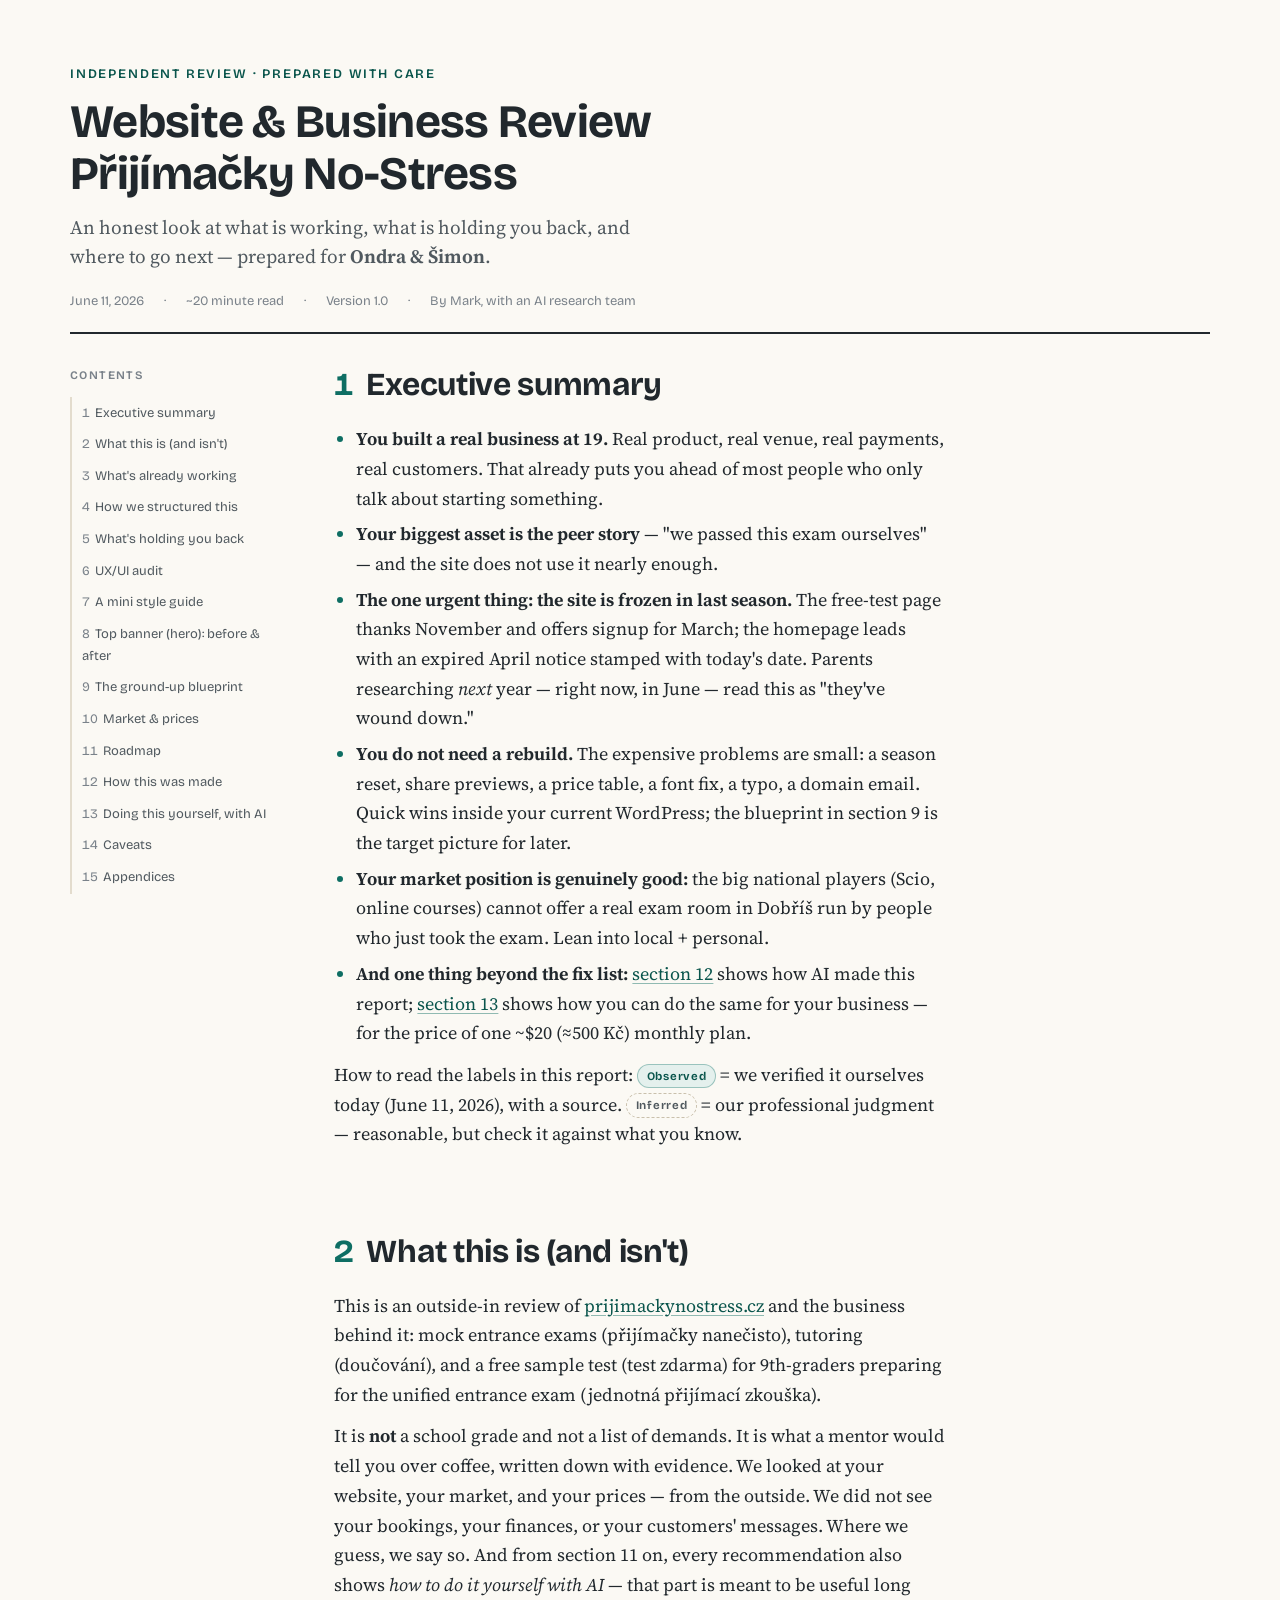
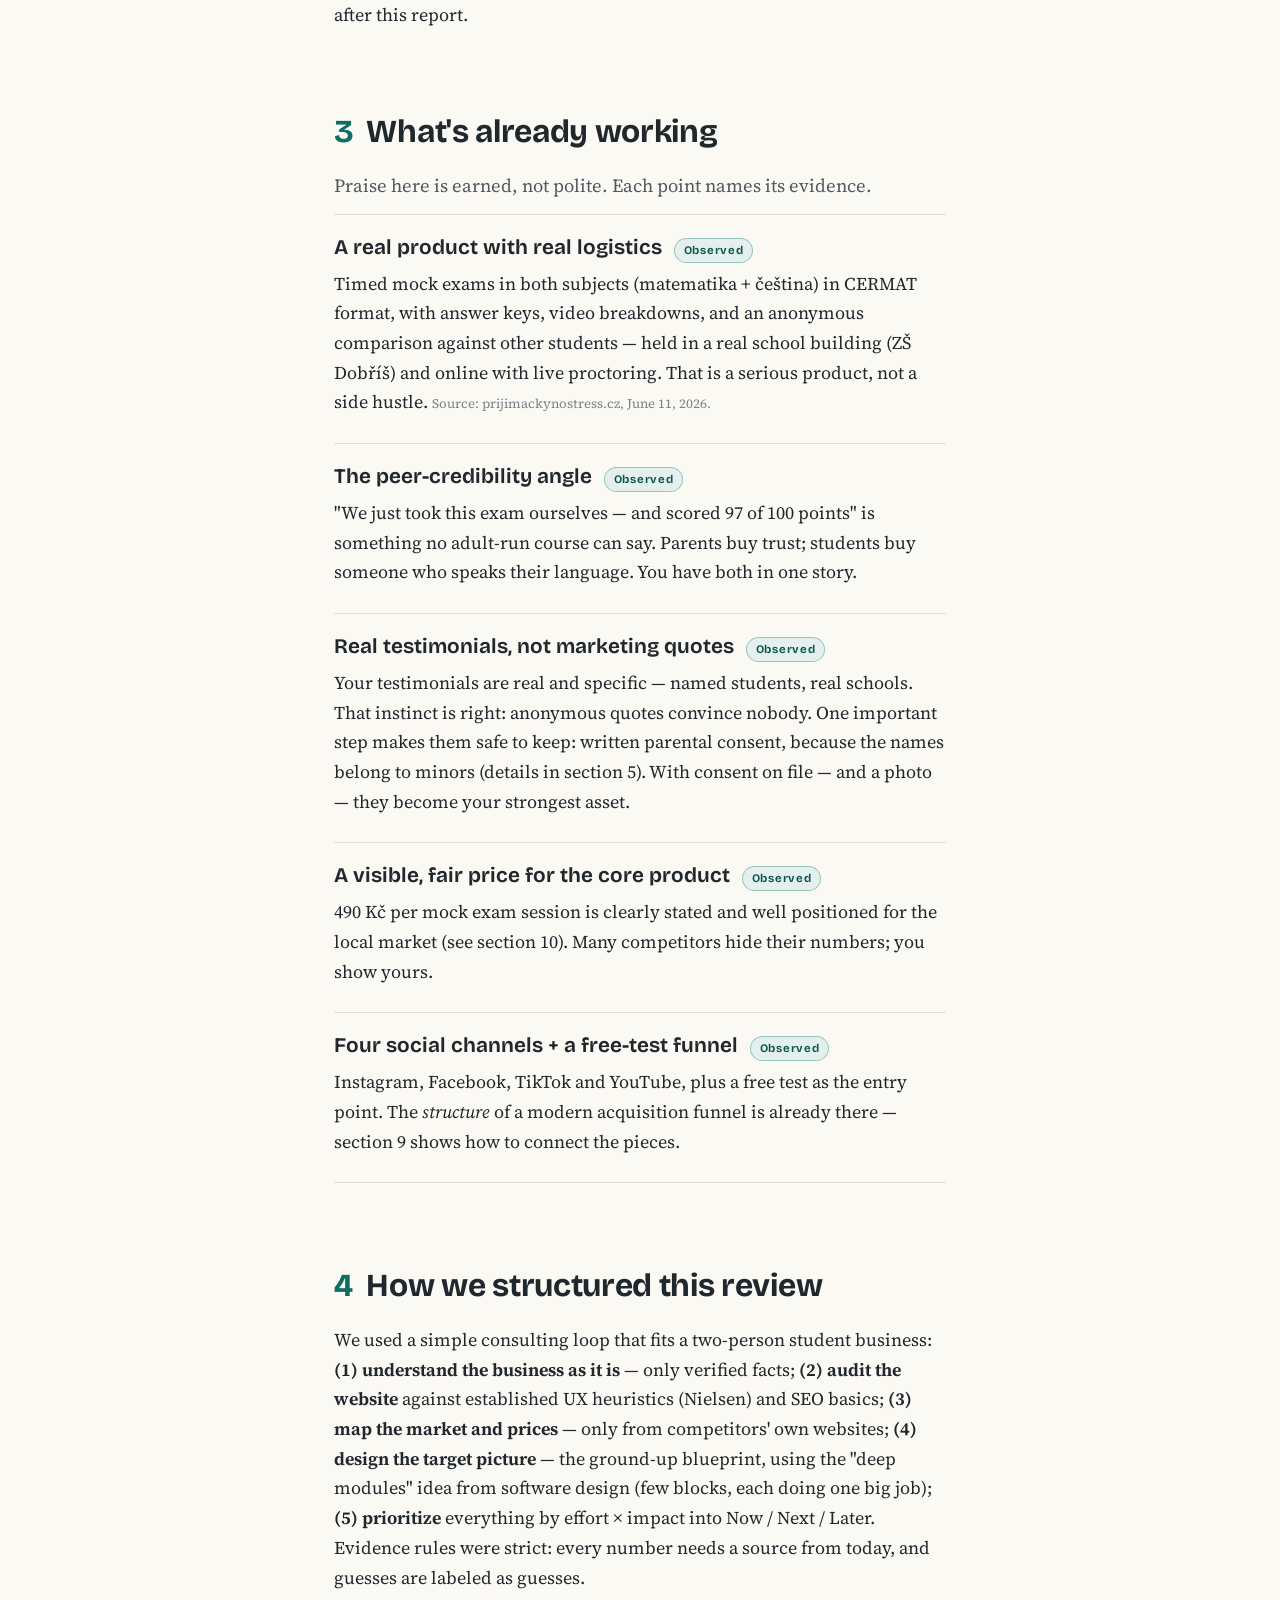
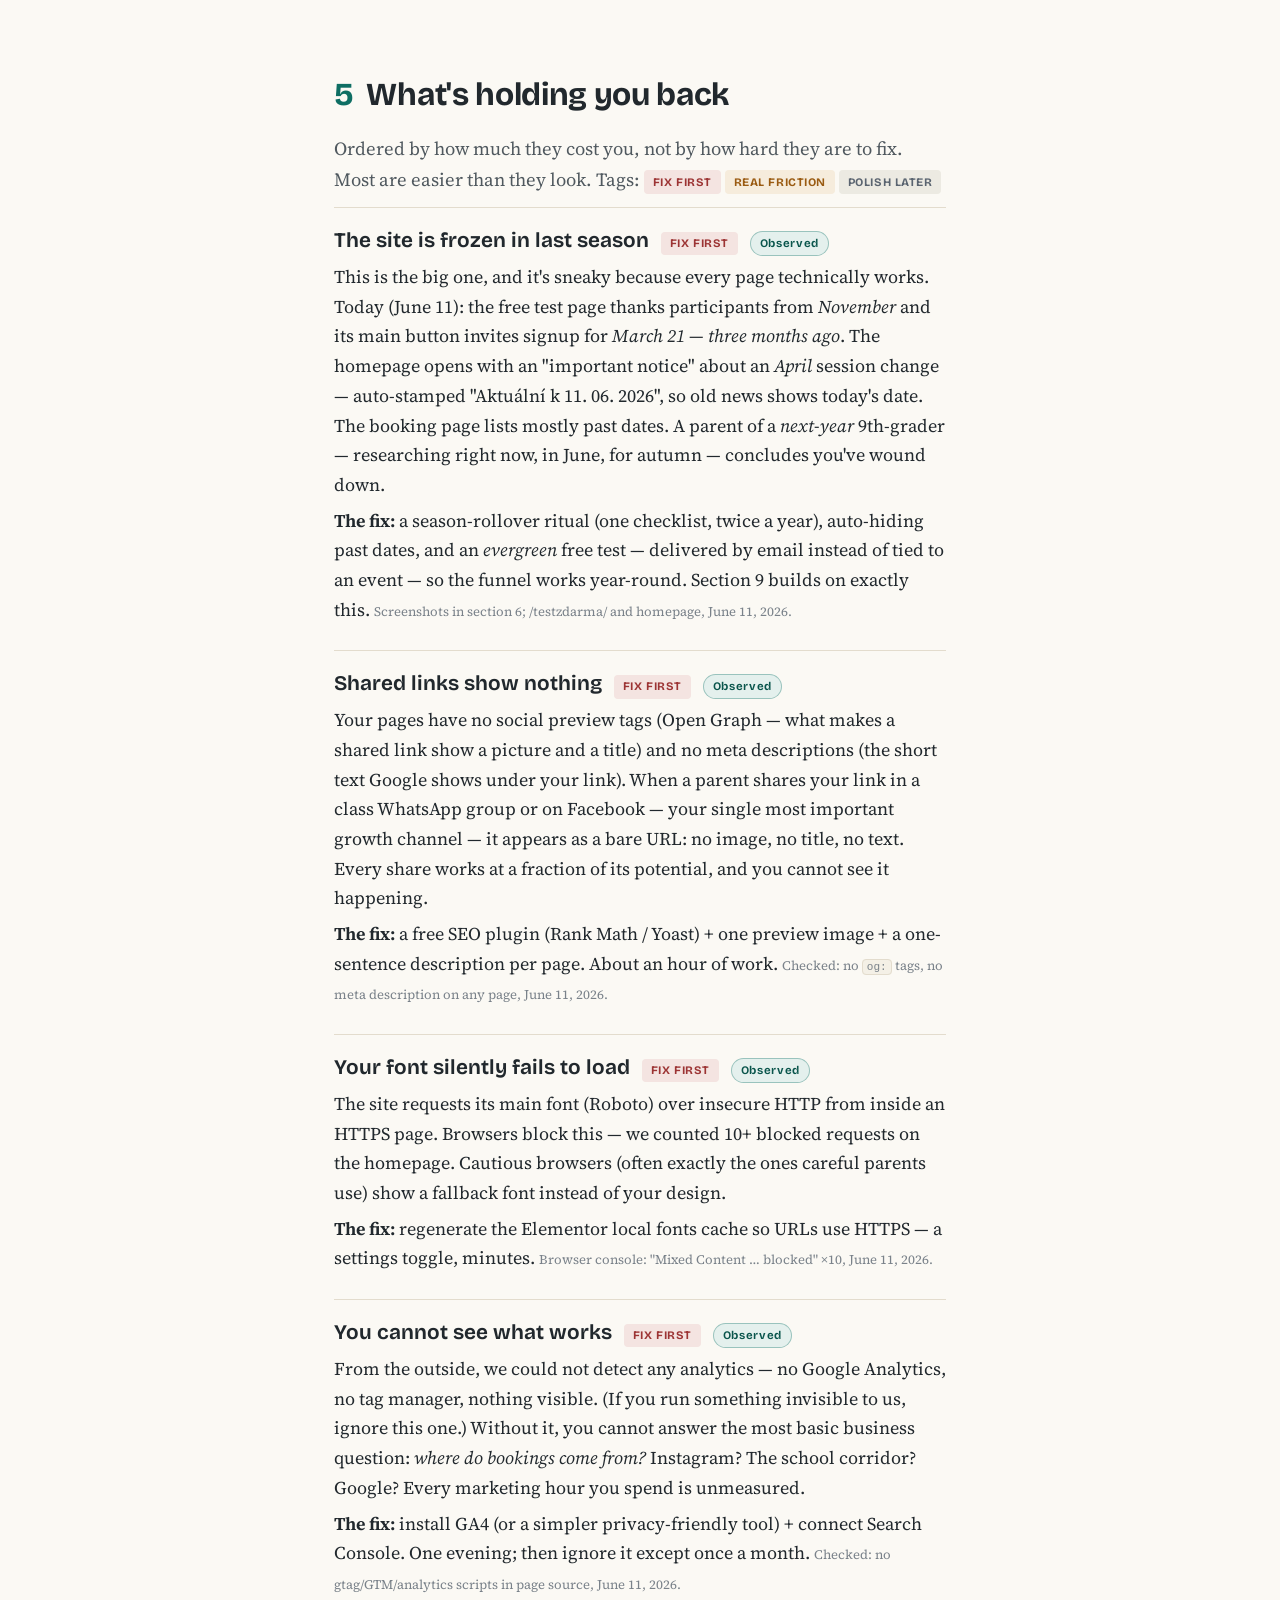
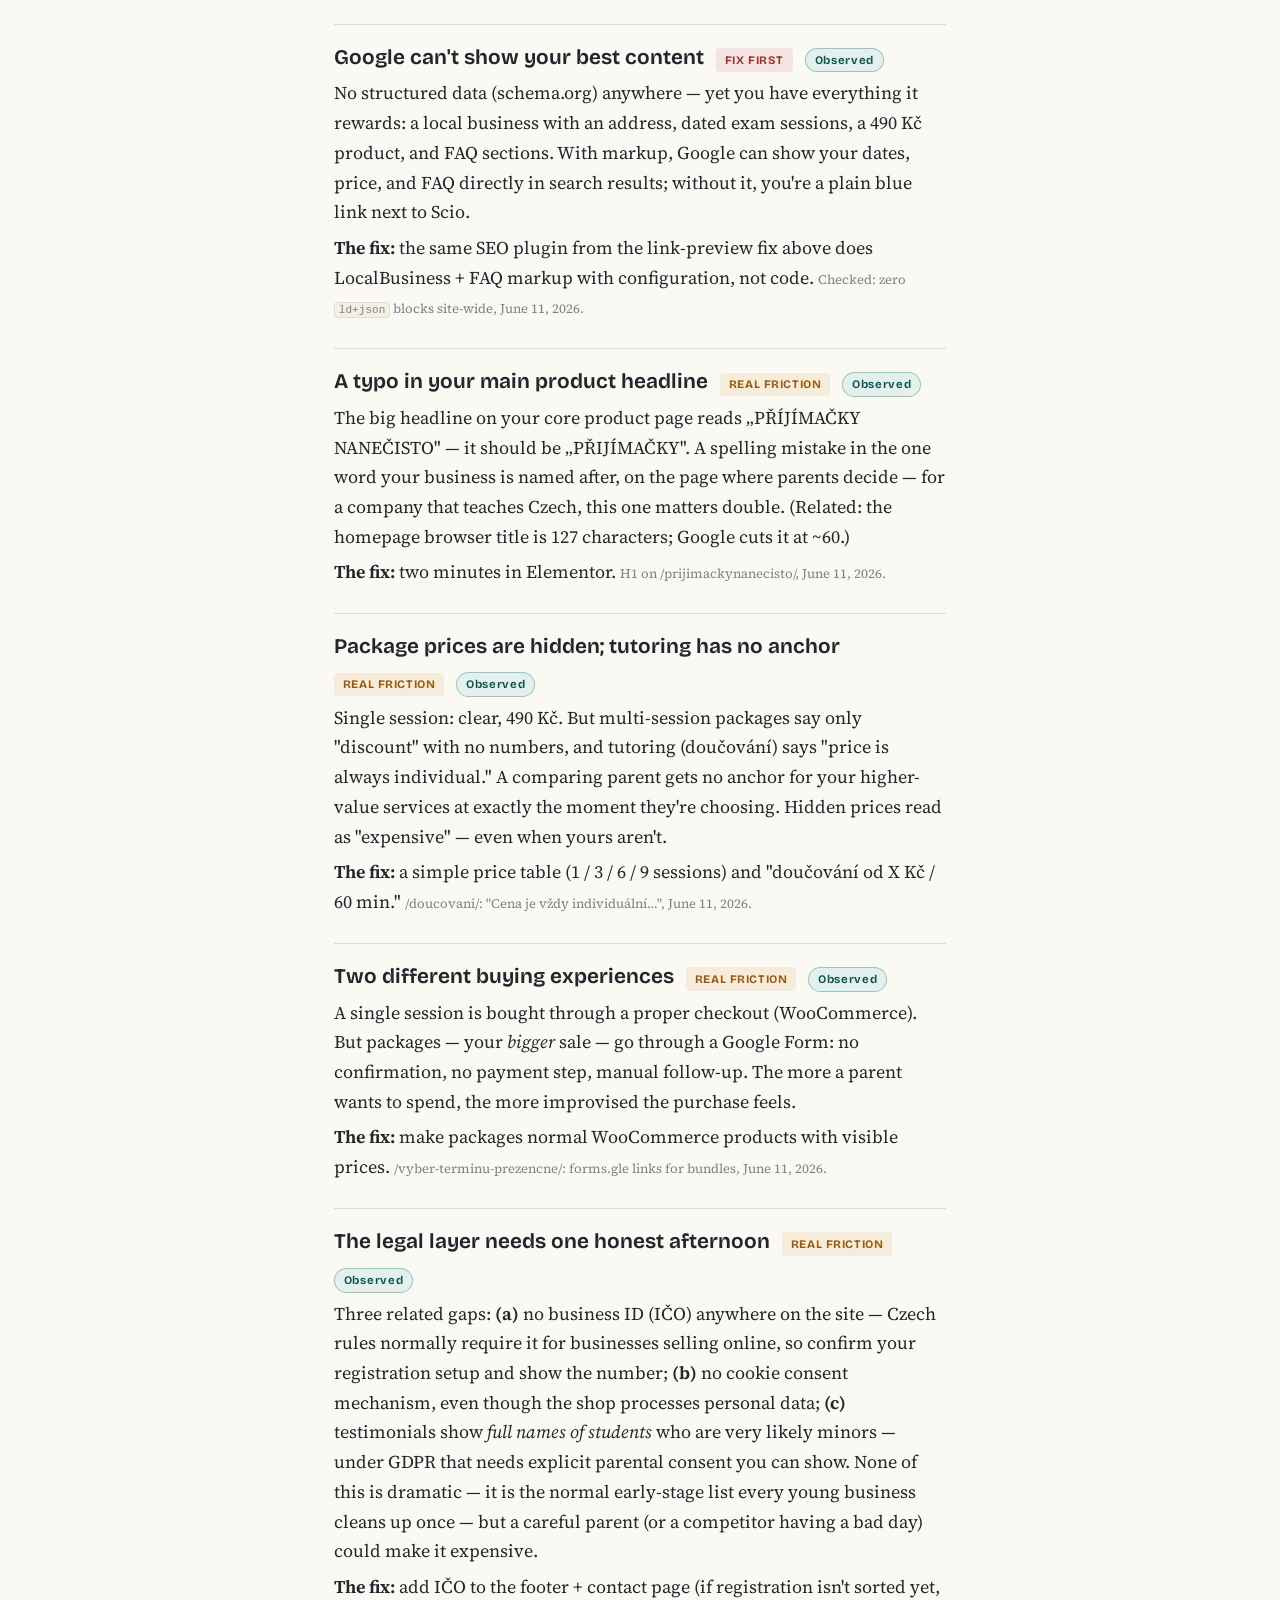
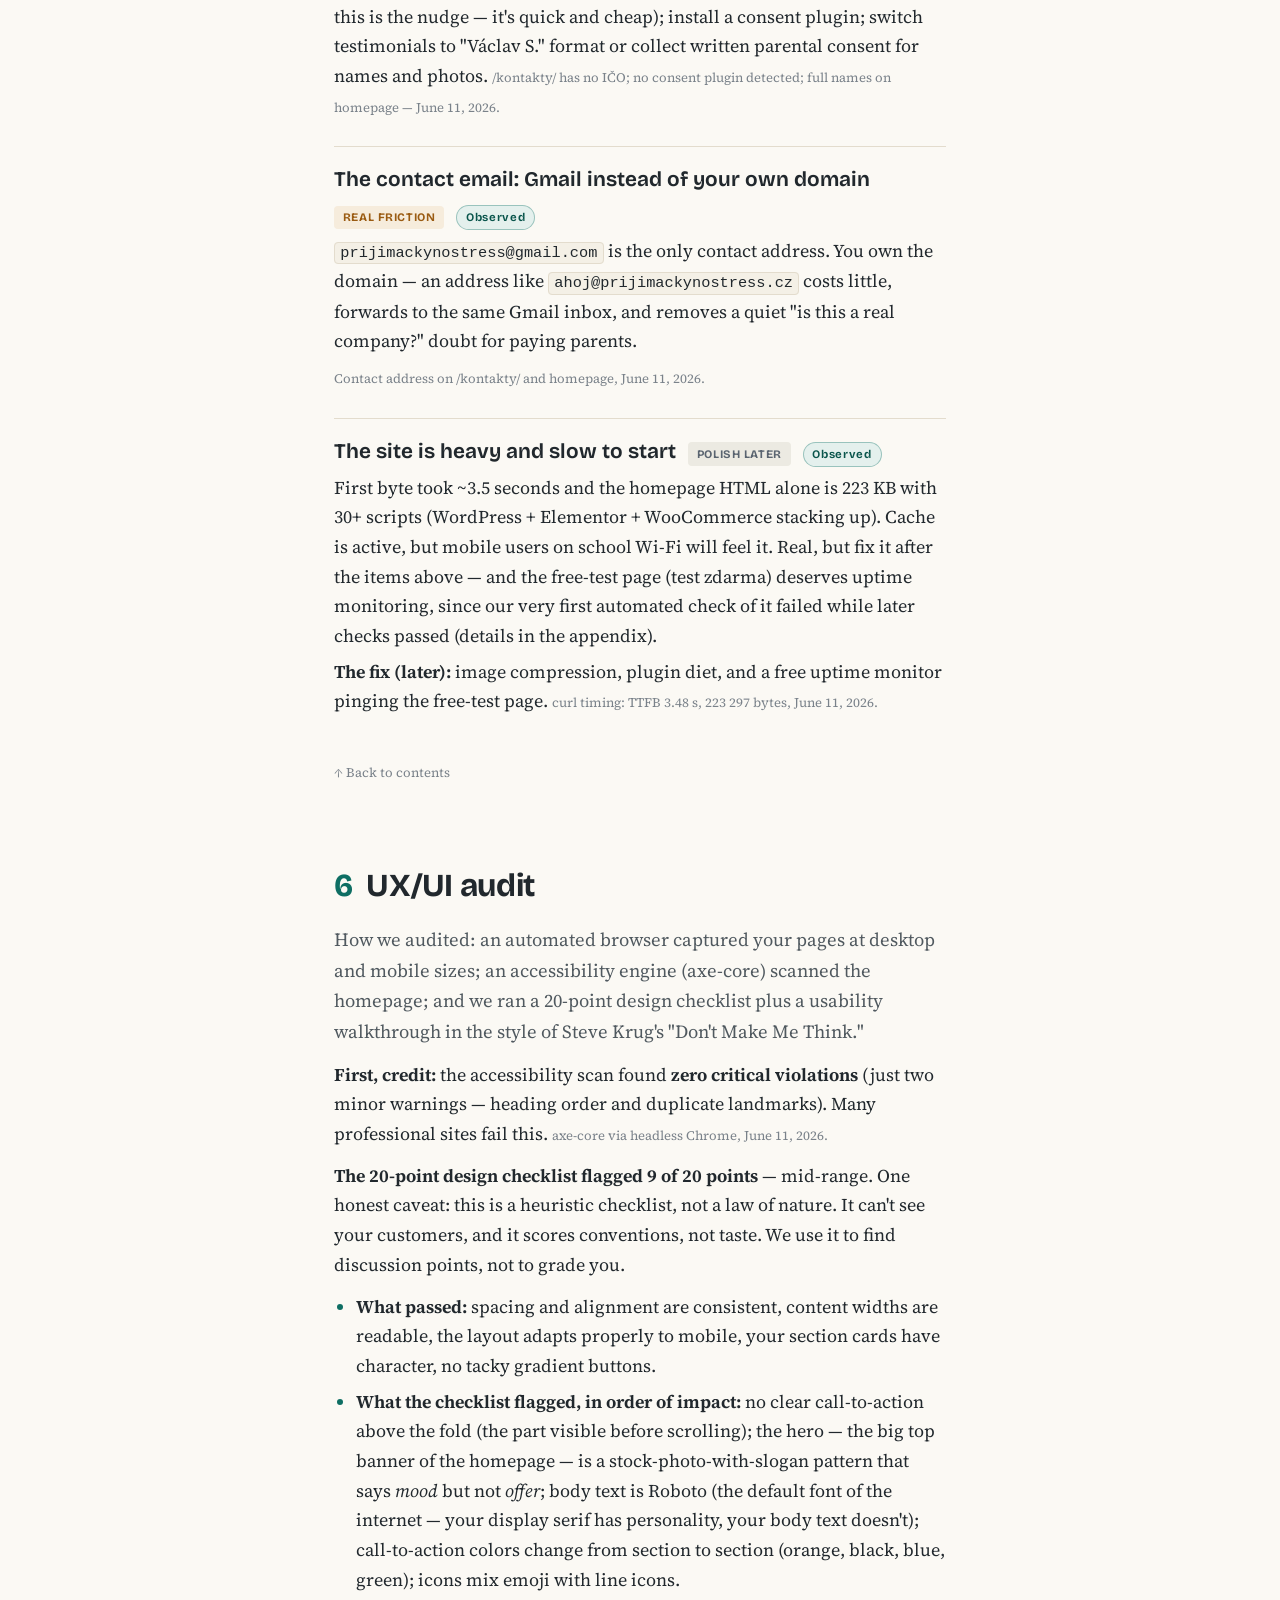
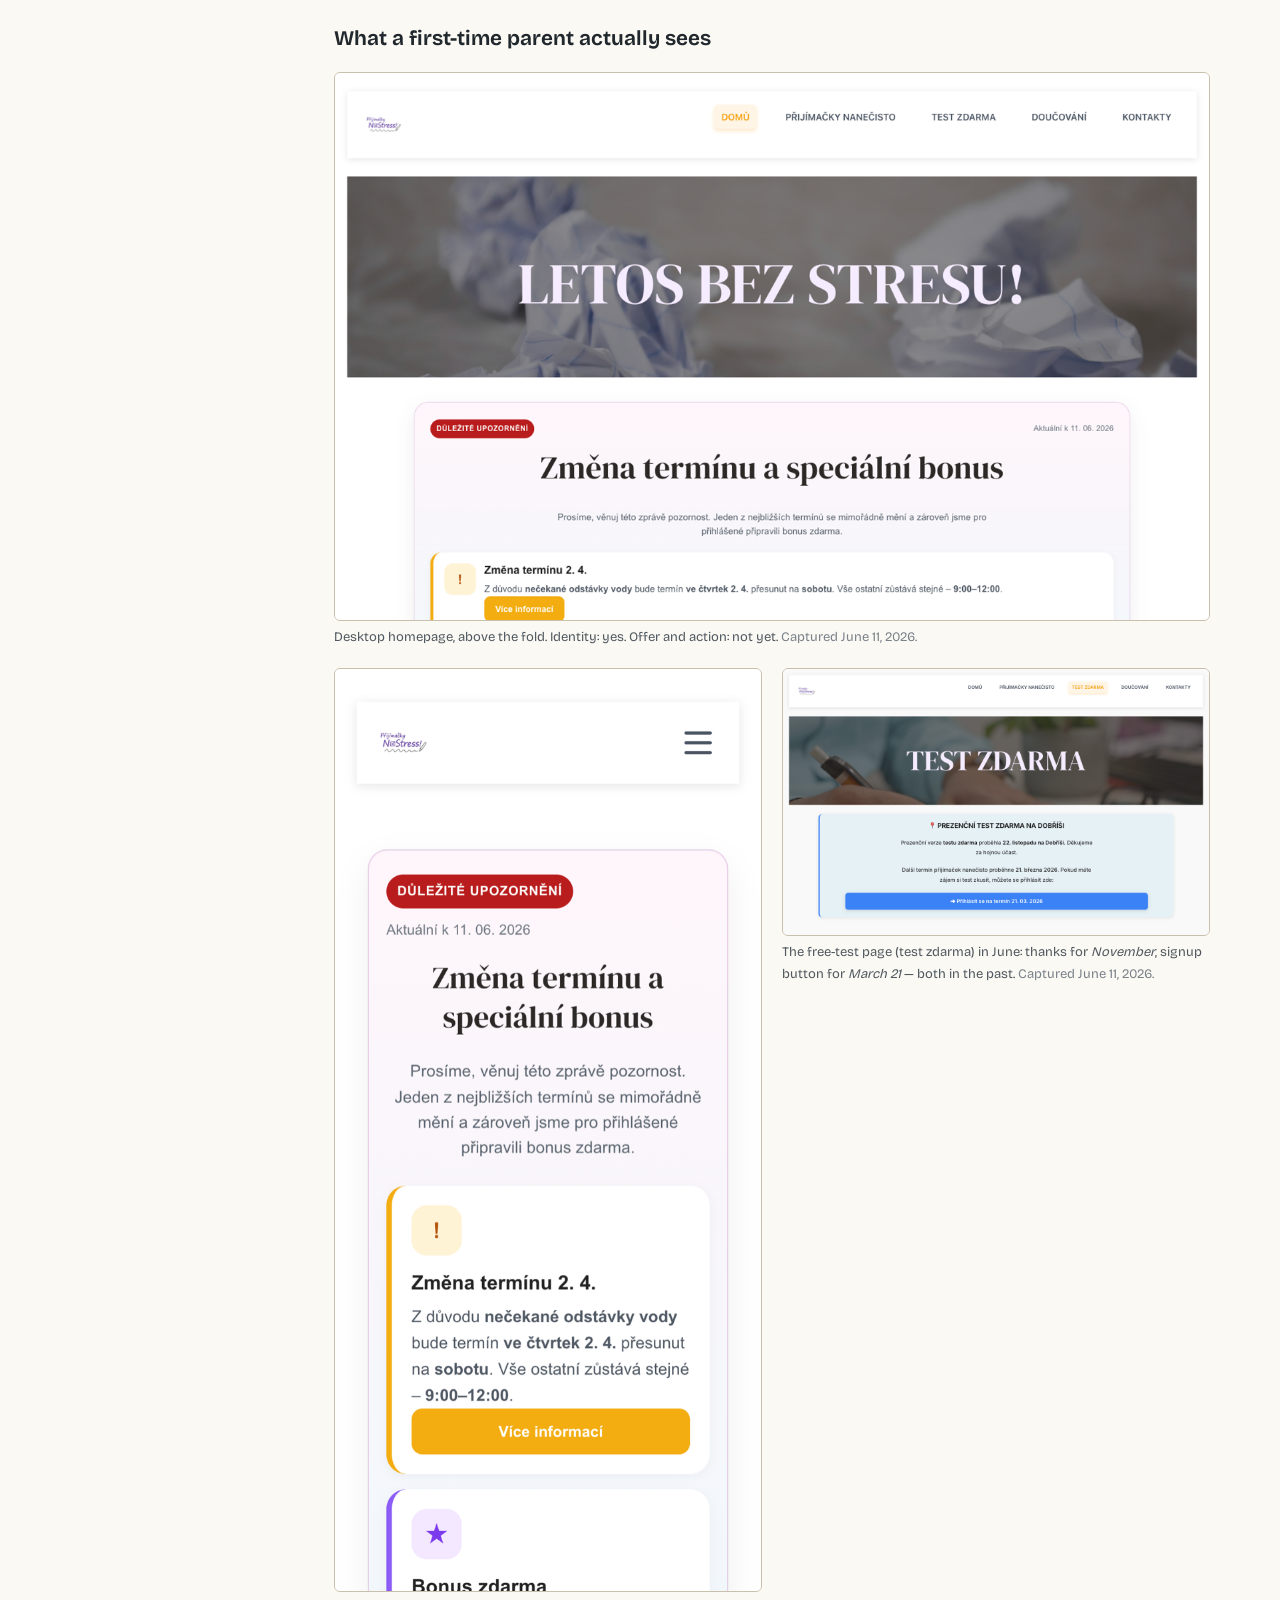
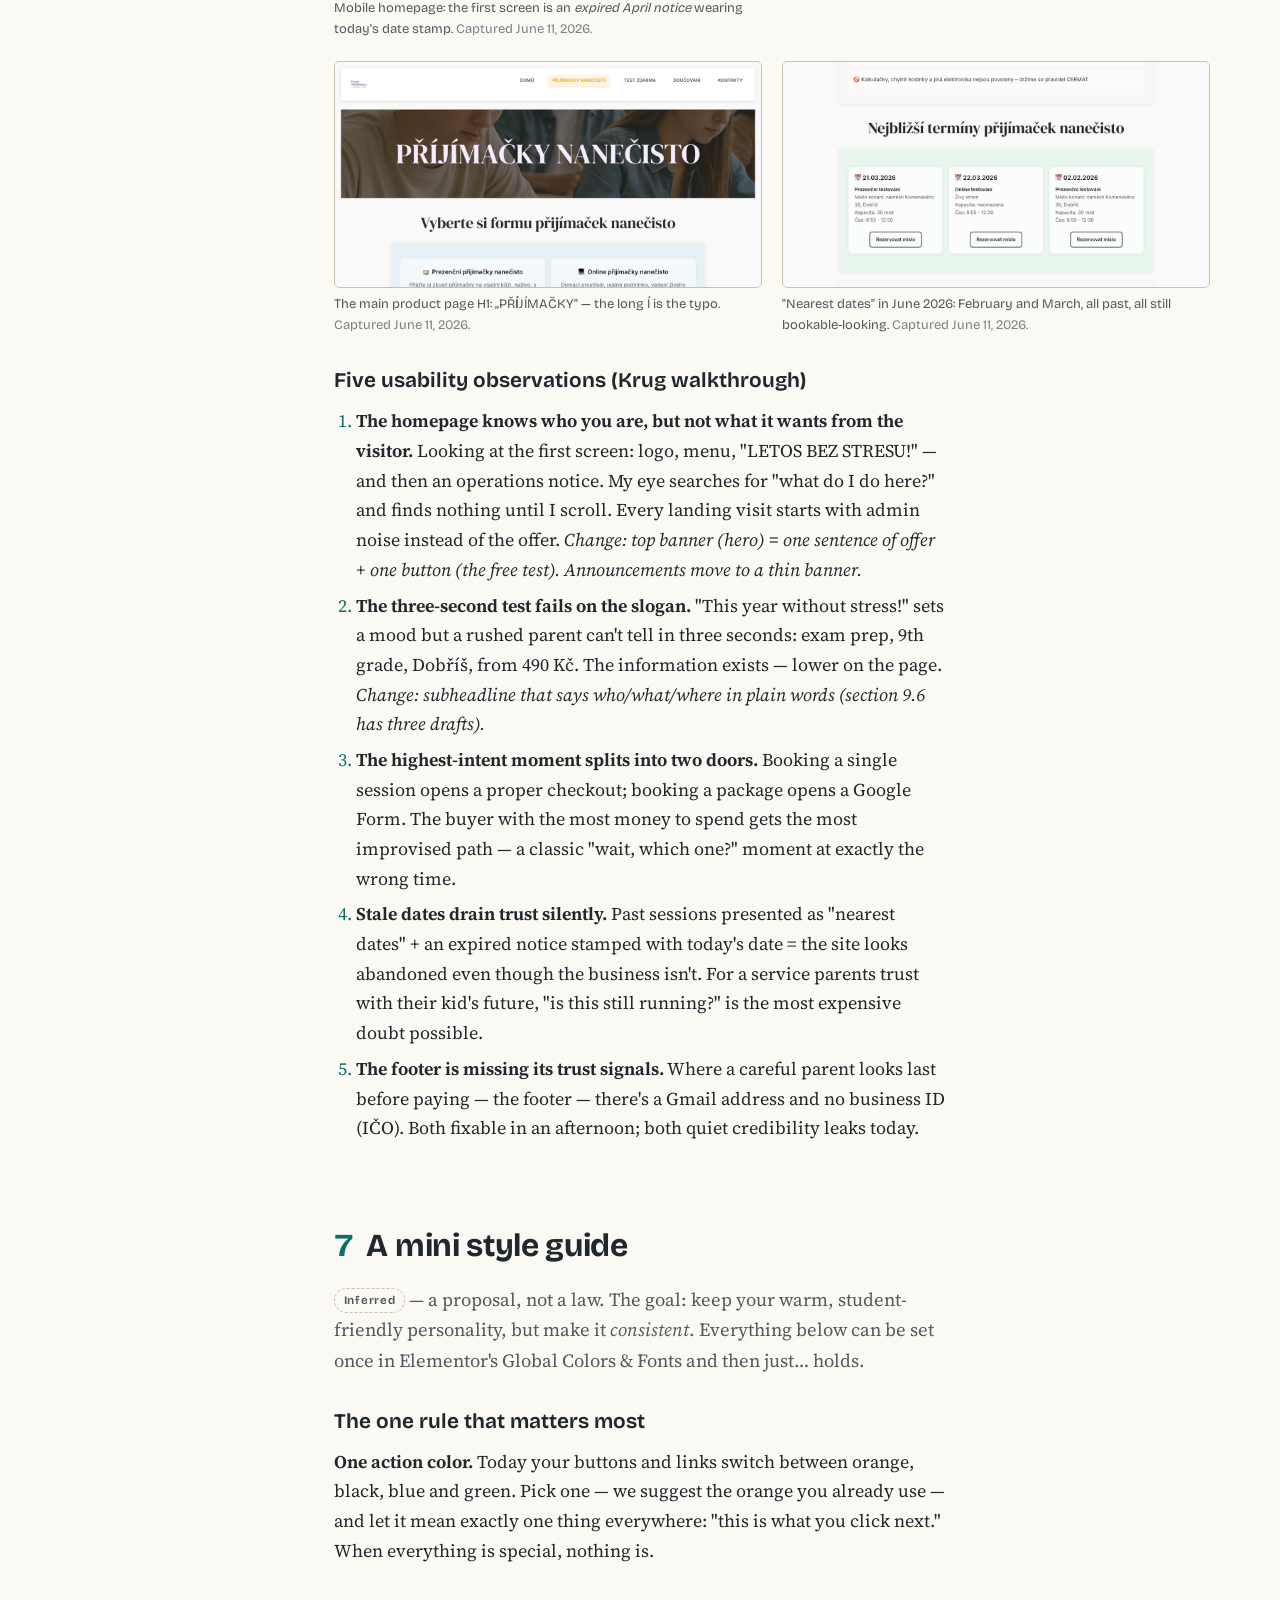
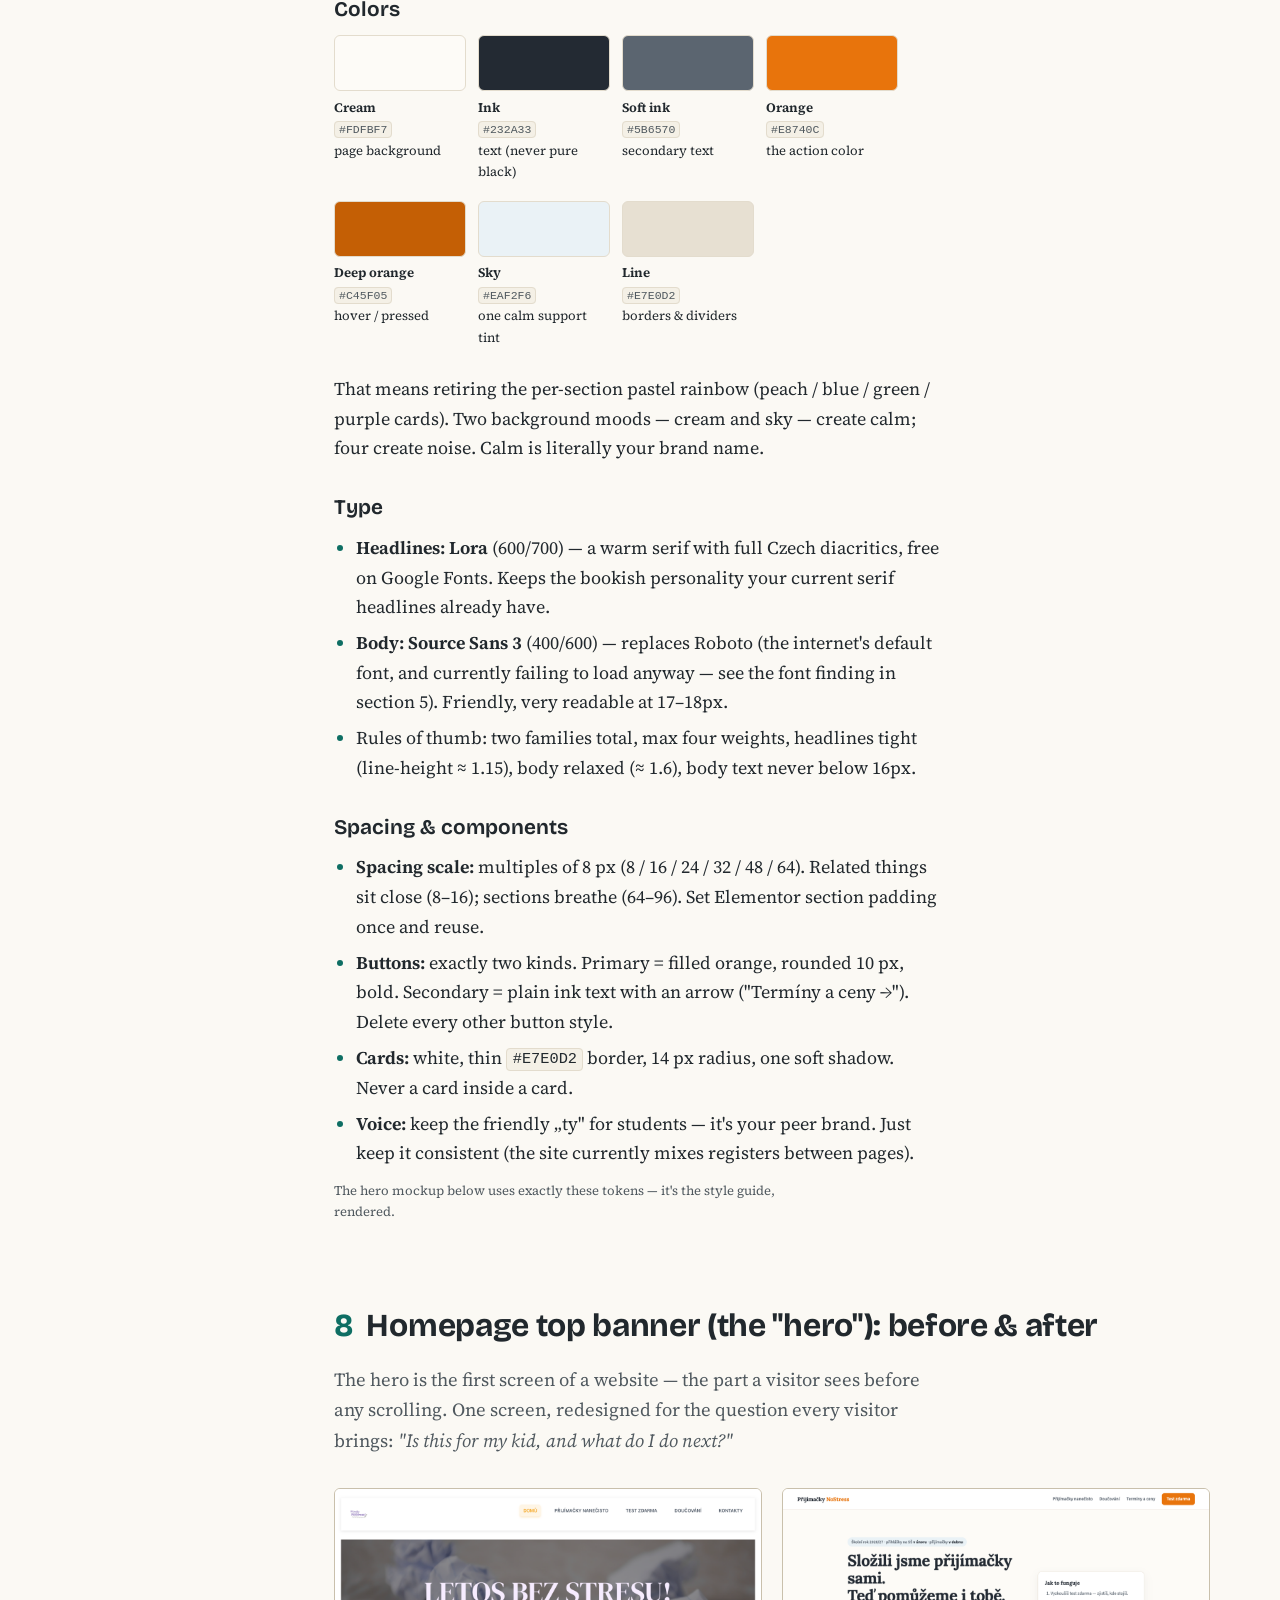
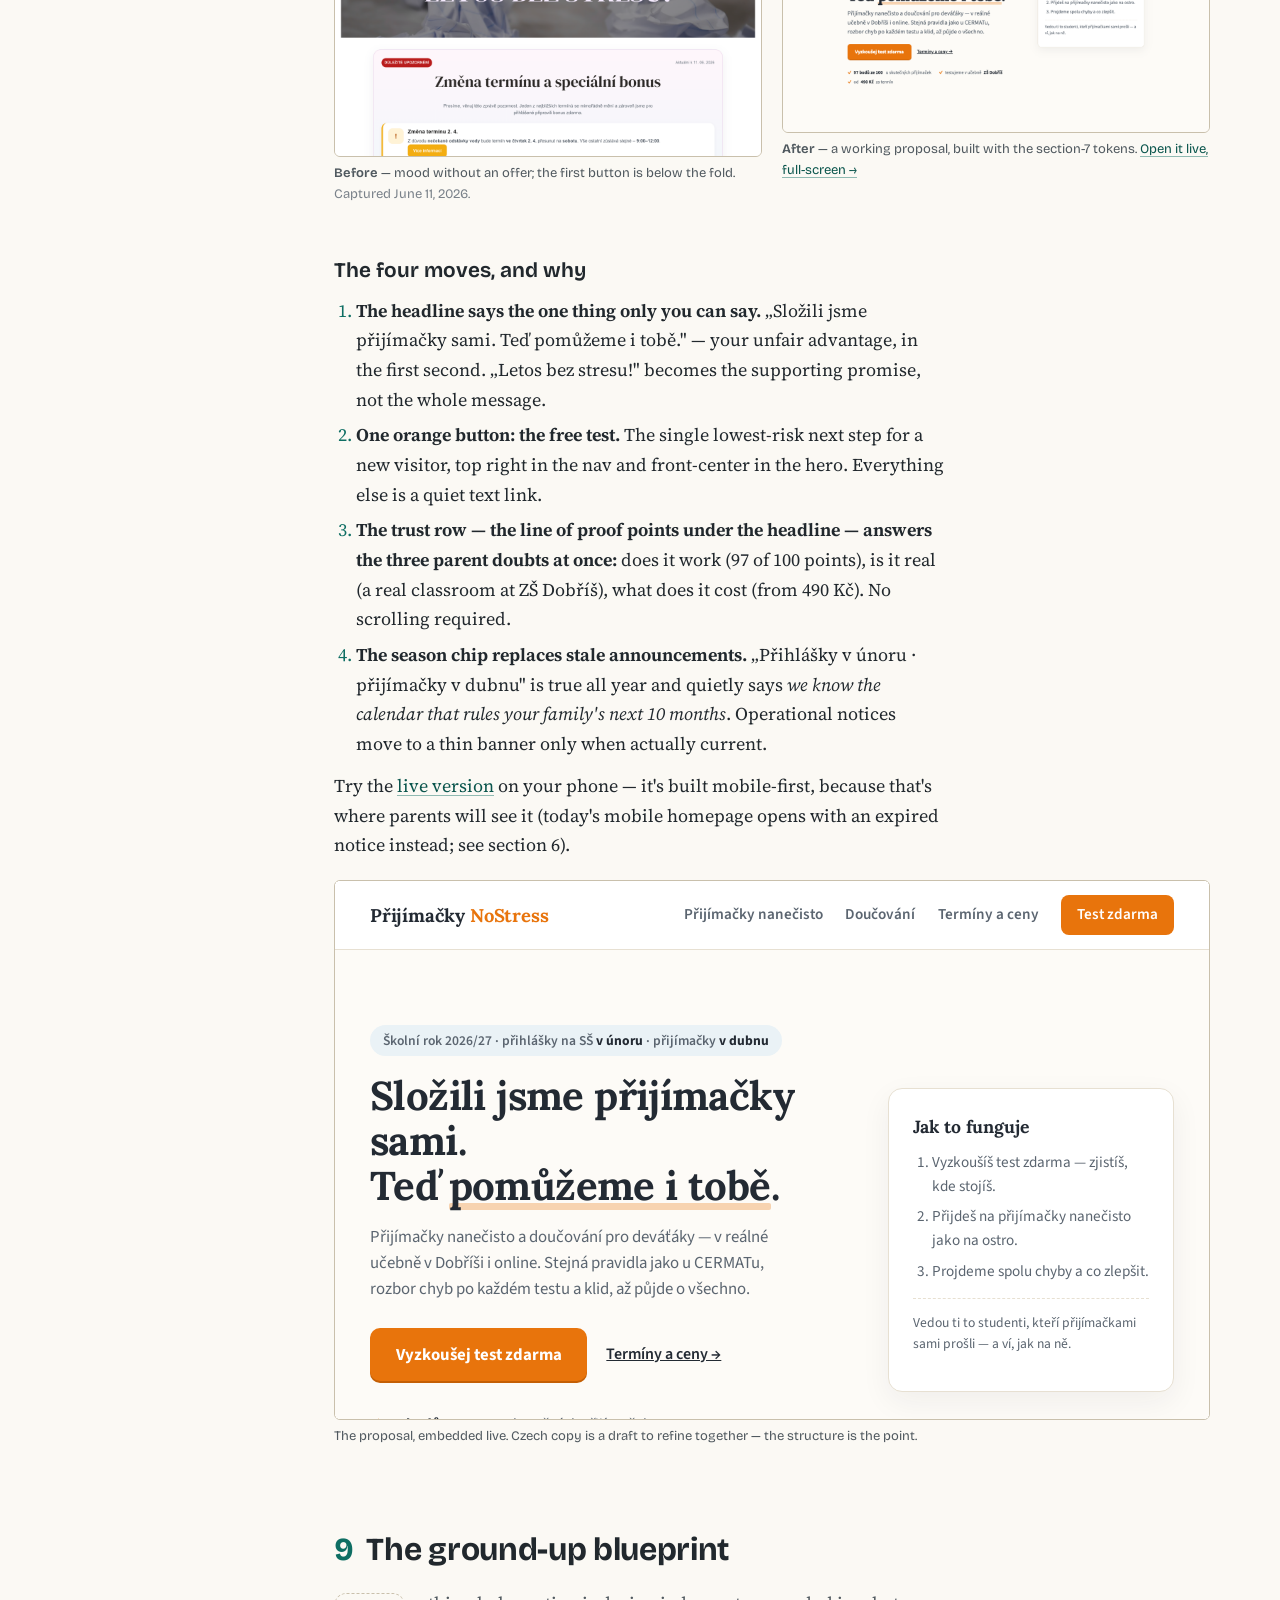
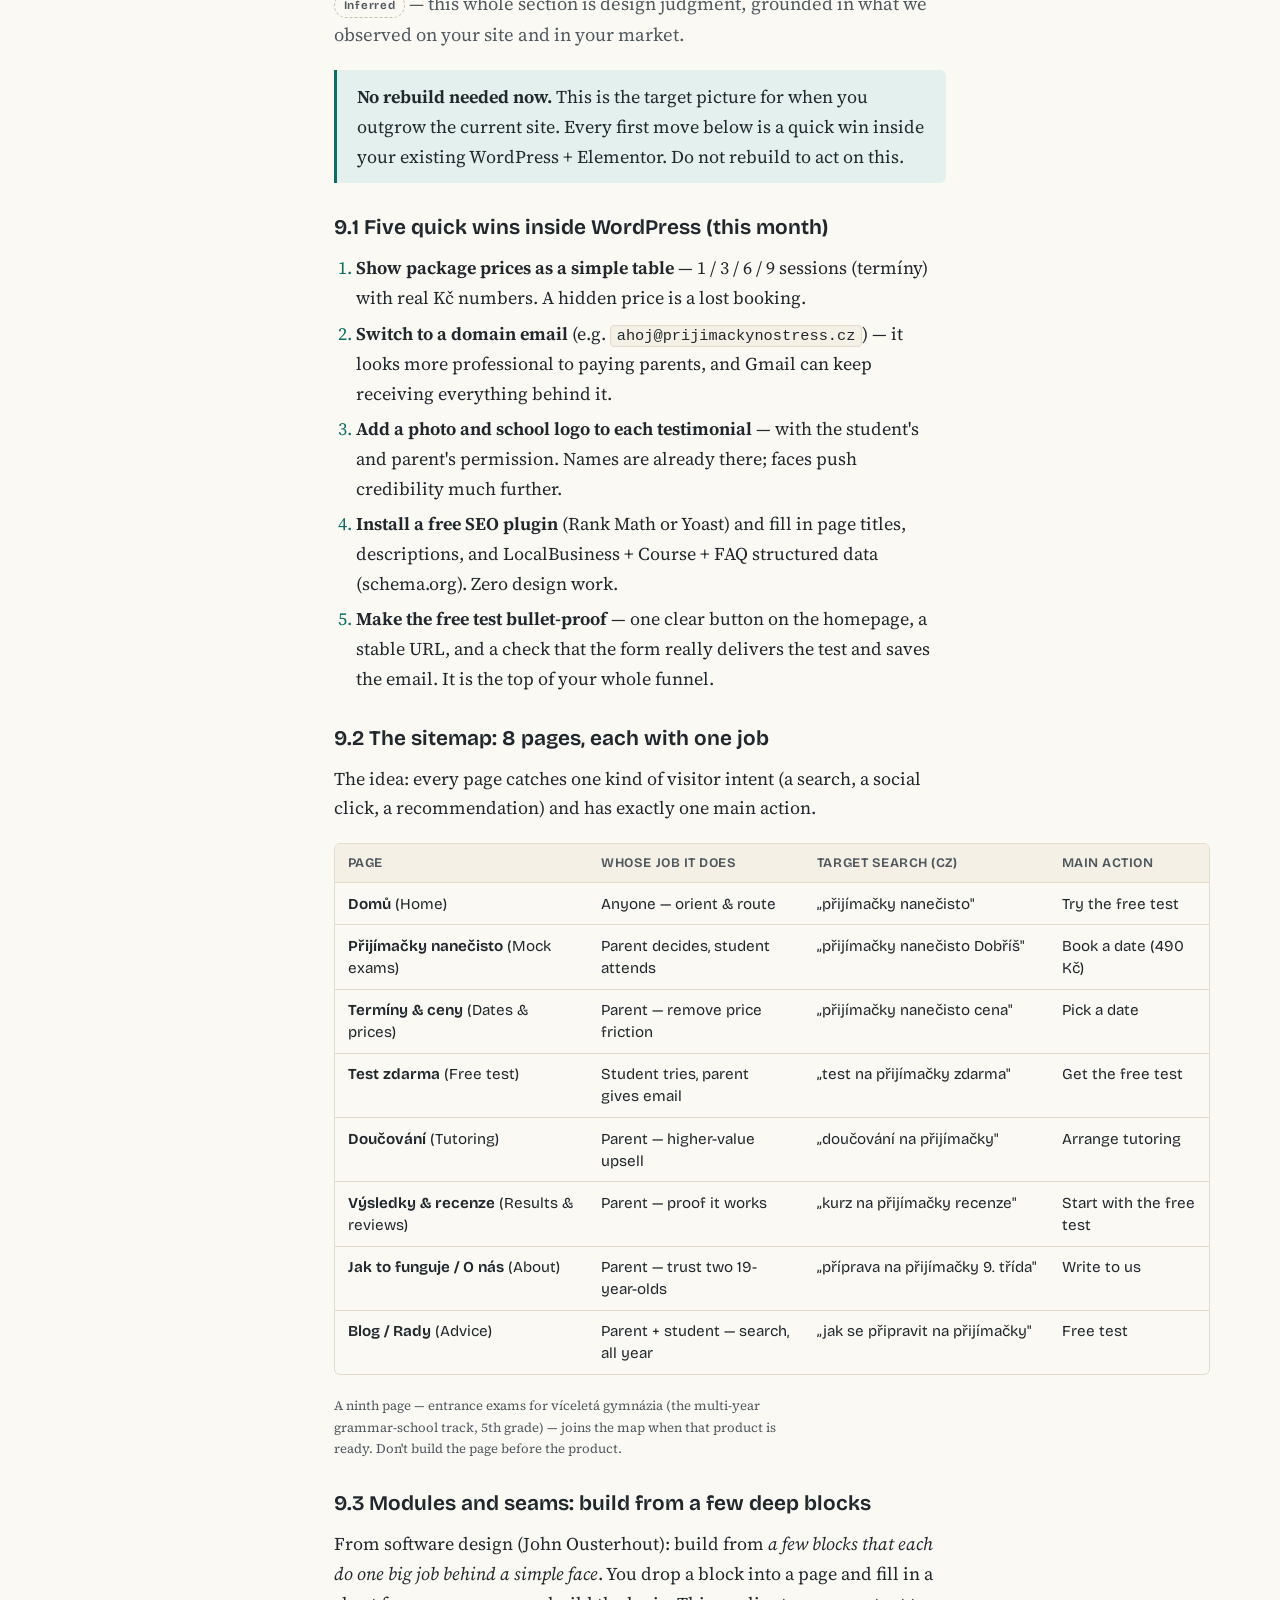
==== commit 0ad2370e: "fold Codex r3 (10: $20-plan overclaims, tone, idioms) + Gemini Chief-UXR (4 of 5: glosses, withai ti" ====
--- a/index.html
+++ b/index.html
@@ -14,7 +14,7 @@
 <body>
 <a class="skip-link" href="#tldr">Skip to the summary</a>
 
-<div class="page">
+<div class="page" id="page-top">
 
   <header class="report-header">
     <p class="eyebrow">Independent review · prepared with care</p>
@@ -88,7 +88,7 @@
         <li><strong>The one urgent thing: the site is frozen in last season.</strong> The free-test page thanks November and offers signup for March; the homepage leads with an expired April notice stamped with today's date. Parents researching <em>next</em> year — right now, in June — read this as "they've wound down."</li>
         <li><strong>You do not need a rebuild.</strong> The expensive problems are small: a season reset, share previews, a price table, a font fix, a typo, a domain email. Quick wins inside your current WordPress; the blueprint in section 9 is the target picture for later.</li>
         <li><strong>Your market position is genuinely good:</strong> the big national players (Scio, online courses) cannot offer a real exam room in Dobříš run by people who just took the exam. Lean into local + personal.</li>
-        <li><strong>And one thing beyond the fix list:</strong> section 12 shows how AI made this report; section 13 shows how you can do the same for your business — with the ~$20 (≈500 Kč) monthly plan you already have.</li>
+        <li><strong>And one thing beyond the fix list:</strong> <a href="#showcase">section 12</a> shows how AI made this report; <a href="#diy">section 13</a> shows how you can do the same for your business — for the price of one ~$20 (≈500 Kč) monthly plan.</li>
       </ul>
       <p>How to read the labels in this report:
         <span class="chip chip-observed">Observed</span> = we verified it ourselves today (June 11, 2026), with a source.
@@ -100,7 +100,7 @@
     <section id="about" aria-labelledby="about-h">
       <h2 id="about-h"><span class="secnum">2</span>What this is (and isn't)</h2>
       <p>This is an outside-in review of <a href="https://prijimackynostress.cz/">prijimackynostress.cz</a> and the business behind it: mock entrance exams (přijímačky nanečisto), tutoring (doučování), and a free sample test (test zdarma) for 9th-graders preparing for the unified entrance exam (jednotná přijímací zkouška).</p>
-      <p>It is <strong>not</strong> a school grade and not a list of demands. It is what a mentor would tell you over coffee, written down with evidence. We looked at your website, your market, and your prices — from the outside. We did not see your bookings, your finances, or your customers' messages. Where we guess, we say so. And from section 11 on, every recommendation also shows <em>how to do it yourself with AI</em> — that part is the real gift here.</p>
+      <p>It is <strong>not</strong> a school grade and not a list of demands. It is what a mentor would tell you over coffee, written down with evidence. We looked at your website, your market, and your prices — from the outside. We did not see your bookings, your finances, or your customers' messages. Where we guess, we say so. And from section 11 on, every recommendation also shows <em>how to do it yourself with AI</em> — that part is meant to be useful long after this report.</p>
     </section>
 
     <!-- ============ 3 WHAT'S WORKING ============ -->
@@ -151,7 +151,7 @@
 
       <div class="finding">
         <div class="finding-head"><h3>Shared links show nothing</h3><span class="tag tag-fix">Fix first</span><span class="chip chip-observed">Observed</span></div>
-        <p>Your pages have no social preview tags (Open Graph) and no meta descriptions. When a parent shares your link in a class WhatsApp group or on Facebook — your single most important growth channel — it appears as a bare URL: no image, no title, no text. Every share works at a fraction of its potential, and you cannot see it happening.</p>
+        <p>Your pages have no social preview tags (Open Graph — what makes a shared link show a picture and a title) and no meta descriptions (the short text Google shows under your link). When a parent shares your link in a class WhatsApp group or on Facebook — your single most important growth channel — it appears as a bare URL: no image, no title, no text. Every share works at a fraction of its potential, and you cannot see it happening.</p>
         <p><strong>The fix:</strong> a free SEO plugin (Rank Math / Yoast) + one preview image + a one-sentence description per page. About an hour of work. <span class="receipt">Checked: no <code>og:</code> tags, no meta description on any page, June 11, 2026.</span></p>
       </div>
 
@@ -208,6 +208,7 @@
         <p>First byte took ~3.5 seconds and the homepage HTML alone is 223 KB with 30+ scripts (WordPress + Elementor + WooCommerce stacking up). Cache is active, but mobile users on school Wi-Fi will feel it. Real, but fix it after the items above — and the free-test page (test zdarma) deserves uptime monitoring, since our very first automated check of it failed while later checks passed (details in the appendix).</p>
         <p><strong>The fix (later):</strong> image compression, plugin diet, and a free uptime monitor pinging the free-test page. <span class="receipt">curl timing: TTFB 3.48 s, 223 297 bytes, June 11, 2026.</span></p>
       </div>
+      <p class="toc-return"><a href="#page-top">↑ Back to contents</a></p>
     </section>
 
     <!-- ============ 6 UX/UI AUDIT ============ -->
@@ -408,6 +409,7 @@
         <li><strong>Outcome:</strong> „Dostaň se na střední, kterou si vybereš." <span class="small">(Get into the high school you choose.)</span> — names the real goal the parent is paying for.</li>
         <li><strong>Brand promise:</strong> „Přijímačky nanečisto — bez stresu, s jistotou." <span class="small">(Mock entrance exams — no stress, with confidence.)</span> — pays off your name and reframes the scariest moment of 9th grade.</li>
       </ol>
+      <p class="toc-return"><a href="#page-top">↑ Back to contents</a></p>
     </section>
 
     <!-- ============ 10 MARKET ============ -->
@@ -501,7 +503,7 @@
     <!-- ============ 11 ROADMAP ============ -->
     <section id="roadmap" aria-labelledby="roadmap-h">
       <h2 id="roadmap-h"><span class="secnum">11</span>Roadmap: Now / Next / Later</h2>
-      <p class="section-intro">Everything above, turned into a sequence two students can actually do. Effort is honest; impact is our judgment <span class="chip chip-inferred">Inferred</span>. Each row points back to its evidence. New in this version: every row carries a <strong>With AI</strong> line — how to do the task with the ~$20 AI plan you already have. Those lines assume the ten-minute business file from section 13, and any time notes in them are honest estimates, not promises.</p>
+      <p class="section-intro">Everything above, turned into a sequence two students can actually do. Effort is honest; impact is our judgment <span class="chip chip-inferred">Inferred</span>. Each row points back to its evidence. New in this version: every row carries a <strong>With AI</strong> line — how to do the task with a ~$20 AI chat plan. Those lines assume the ten-minute business file from section 13, and any time notes in them are honest estimates, not promises.</p>
 
       <div class="roadmap-stage">
         <h3><span class="stage-pill">Now</span> June — wake the site up <span class="effort">(≈ 2–3 evenings total)</span></h3>
@@ -554,8 +556,9 @@
       </div>
 
       <div class="callout">
-        <p><strong>If you do only three things:</strong> the season reset, the SEO plugin, and the price table. One week of evenings, and the site goes from "are they still running?" to "this is exactly what we need, and it costs 490 Kč to find out." Every one of them has a With-AI line above — none needs more than the AI plan you already pay for.</p>
-      </div>
+        <p><strong>If you do only three things:</strong> the season reset, the SEO plugin, and the price table. One week of evenings, and the site goes from "are they still running?" to "this is exactly what we need, and it costs 490 Kč to find out." Every one of them has a With-AI line above — none needs more than a basic AI chat plan.</p>
+      </div>
+      <p class="toc-return"><a href="#page-top">↑ Back to contents</a></p>
     </section>
 
     <!-- ============ 12 SHOWCASE ============ -->
@@ -576,7 +579,12 @@
             <tr>
               <td><strong>Codex CLI</strong> <span class="small">(OpenAI)</span></td>
               <td>Adversarial reviewer</td>
-              <td>A genuinely different AI reviewed the work twice. Round 1, the plan: 13 findings, including "add a backup publishing path" and "protect student names in screenshots — they may be minors." Round 2, this finished report: 12 findings — a self-contradiction between two sections, broken cross-references, two claims stated stronger than the evidence, and English idioms too hard for B1 readers. All fixed before you read this. A second model catching the first model's blind spots is the single most useful pattern in this whole setup.</td>
+              <td>A genuinely different AI reviewed the work three times. Round 1, the plan: 13 findings, including "add a backup publishing path" and "protect student names in screenshots — they may be minors." Round 2, the finished report: 12 findings — a self-contradiction between two sections, broken cross-references, claims stated stronger than the evidence. Round 3, the new self-help sections you're reading now: 10 findings — mostly claims about what a $20 AI plan can do, stated too strongly, softened before publishing. A second model catching the first model's blind spots is the single most useful pattern in this whole setup.</td>
+            </tr>
+            <tr>
+              <td><strong>Gemini</strong> <span class="small">(Google)</span></td>
+              <td>UX-research reviewer</td>
+              <td>A third AI reviewed the finished page like a user researcher: where a non-native reader loses the thread, which jargon needed plain-language glosses, how the long page navigates. Several of its findings shaped the final polish — including the "back to contents" links you may have just used.</td>
             </tr>
             <tr>
               <td><strong>Grok</strong> <span class="small">(xAI)</span></td>
@@ -608,7 +616,7 @@
       <p>Honestly: a paid AI-coding setup (Claude Code), a second AI (Codex) for cross-review, an automated browser for evidence — and the real ingredient, a practiced workflow built over many months. Mark's full setup is public if you're curious: <a href="https://mark-c4r.github.io/notes/factory-overview/">the factory overview</a>. Read it as the endgame museum, not the entry fee. <strong>You need none of it to start.</strong></p>
 
       <h3>Could a ~$20 chat plan do this? Mostly yes — by hand</h3>
-      <p>The honest split is <em>by hand vs. automated</em>, not <em>possible vs. impossible</em>. Any ~$20 plan (Gemini, ChatGPT, Claude) can do the thinking parts of this report: research a market, reason about a website's weaknesses, draft every text, and critique work you paste into it — including getting a second opinion by pasting the same work into a <em>different</em> AI. What our setup added was automation: many research agents working at once, browser screenshots taken automatically, review gates that run every time, one-command publishing. That changed the speed and the strength of the evidence — <strong>not the intelligence</strong>. Which is exactly why section 13 exists.</p>
+      <p>The honest split is <em>by hand vs. automated</em>, not <em>possible vs. impossible</em>. A paid chat plan (Gemini, ChatGPT, Claude) can do the thinking parts of this report: reason about a website's weaknesses, draft every text, critique work you paste into it, and help research a market when you paste in the sources or it has web access — the fact-checking stays yours. It can even give you a second opinion: paste the same work into a <em>different</em> AI. What our setup added was automation: many research agents working at once, browser screenshots taken automatically, review gates that run every time, one-command publishing. That changed the speed and the strength of the evidence — <strong>not the intelligence</strong>. Which is exactly why section 13 exists.</p>
       <p class="small">What more access would have improved (customer interviews, your analytics, mystery-shop pricing) is listed in appendix C.</p>
     </section>
 
@@ -617,8 +625,8 @@
       <h2 id="diy-h"><span class="secnum">13</span>Doing this yourself, with AI</h2>
       <p class="section-intro">Skills that outlast the models. <span class="chip chip-inferred">Inferred</span> — this section is our working advice; treat it like advice from a friend who does this daily, not like a law.</p>
 
-      <p>You already use AI to ask questions. This section is about the next step: using it for real, <strong>accountable</strong> work — pages parents will read, emails that book sessions. The method has a name: <strong>assisted self-paced learning</strong>. Your business is the course. Real tasks, your own money and time on the line, results you can check within a week. We show the ropes and the common traps; you set the pace. There is no syllabus — AI is learned by doing, not by reading about doing.</p>
-      <p>One honest note before the practical part: several times in the past year, a different tool briefly had the strongest model. That is normal now. So don't build your habits on one brand — build the things that move with you: a context file, a verification habit, your own judgment. A ~$20/month (≈500 Kč) plan on any major tool — Gemini, ChatGPT, or Claude — is enough for everything in this section and every "With AI" line in section 11. On heavy days you will hit a usage limit and wait a few hours: a scheduling problem, not a wall. And you study cybernetics — you already think in systems and feedback loops. This is that, applied.</p>
+      <p>You already use AI to ask questions. This section is about the next step: using it for real, <strong>accountable</strong> work — pages parents will read, emails that book sessions. The method has a name: <strong>assisted self-paced learning</strong>. Your business is the course. Real tasks, your own money and time at risk, results you can check within a week. We show the basic method and the common mistakes; you set the pace. There is no syllabus — AI is learned by doing, not by reading about doing.</p>
+      <p>One honest note before the practical part: several times in the past year, a different tool briefly had the strongest model. That is normal now. So don't build your habits on one brand — build the things that move with you: a context file, a verification habit, your own judgment. A ~$20/month (≈500 Kč) plan on any major tool — Gemini, ChatGPT, or Claude — is enough to start every workflow in this section and in section 11's "With AI" lines; a few go faster with web access or higher limits, and you will know when you hit that. On heavy days you will hit a usage limit and wait a few hours: a scheduling problem, not a wall. And your cybernetics background helps: this is systems and feedback loops, applied.</p>
 
       <h3>13.1 The first hour: two things you'll reuse in any AI tool</h3>
       <p><strong>1 · The business file.</strong> Write a short note (any notes app) and paste it at the start of every AI chat, in every tool:</p>
@@ -629,7 +637,7 @@
         <li><strong>Constraints:</strong> two founders, our own school workload, WordPress + Elementor, small budget</li>
         <li><strong>This season's goal:</strong> one line — see below</li>
       </ul>
-      <p>Ten minutes, once. It makes every answer measurably better, and it is the beginner version of what professionals call a context harness — it works the same in every tool, today and after the next model leapfrog.</p>
+      <p>Ten minutes, once. It makes every answer measurably better, and it is the beginner version of what professionals call a context harness — it works the same in every tool, today and after the next model change.</p>
       <p><strong>2 · The mission line.</strong> The first line of that file is the season's business outcome: <em>„Naplnit podzimní termíny."</em> (Fill the autumn dates.) "Learn AI" is not a mission — it has no finish line. Fill the dates <em>using</em> AI, and the learning happens on the way.</p>
       <p><strong>The habit that compounds:</strong> whenever an AI result surprises you — good or bad — add one line to the file about what worked. Three months of those lines teach you more than any course.</p>
 
@@ -660,6 +668,7 @@
         <li>Collecting clever prompts instead of finishing real tasks — done beats clever.</li>
       </ul>
       <p>And the honest limits, so this section doesn't oversell: AI-written Czech needs your read, AI claims need your check, and none of this replaces the thing that actually sells your product — two people who passed the exam, in the room.</p>
+      <p class="toc-return"><a href="#page-top">↑ Back to contents</a></p>
     </section>
 
     <!-- ============ 14 CAVEATS ============ -->
--- a/styles.css
+++ b/styles.css
@@ -240,13 +240,19 @@
 /* ---------- With-AI recipe lines (roadmap) ---------- */
 
 .withai {
-  margin: 0.45rem 0 0;
+  margin: 0.55rem 0 0;
   font-size: 0.9rem;
   color: var(--ink-soft);
-  border-left: 2px solid var(--accent-wash);
-  padding-left: 0.6rem;
+  border-left: 2px solid var(--accent);
+  background: color-mix(in srgb, var(--accent-wash) 45%, transparent);
+  padding: 0.35rem 0.6rem;
+  border-radius: 0 var(--radius) var(--radius) 0;
 }
 .withai strong { color: var(--accent-ink); font-weight: 650; }
+
+.toc-return { font-size: var(--t-small); margin-top: var(--s-3); }
+.toc-return a { color: var(--ink-faint); text-decoration: none; }
+.toc-return a:hover { color: var(--accent-ink); }
 
 /* ---------- Appendix ---------- */
 
